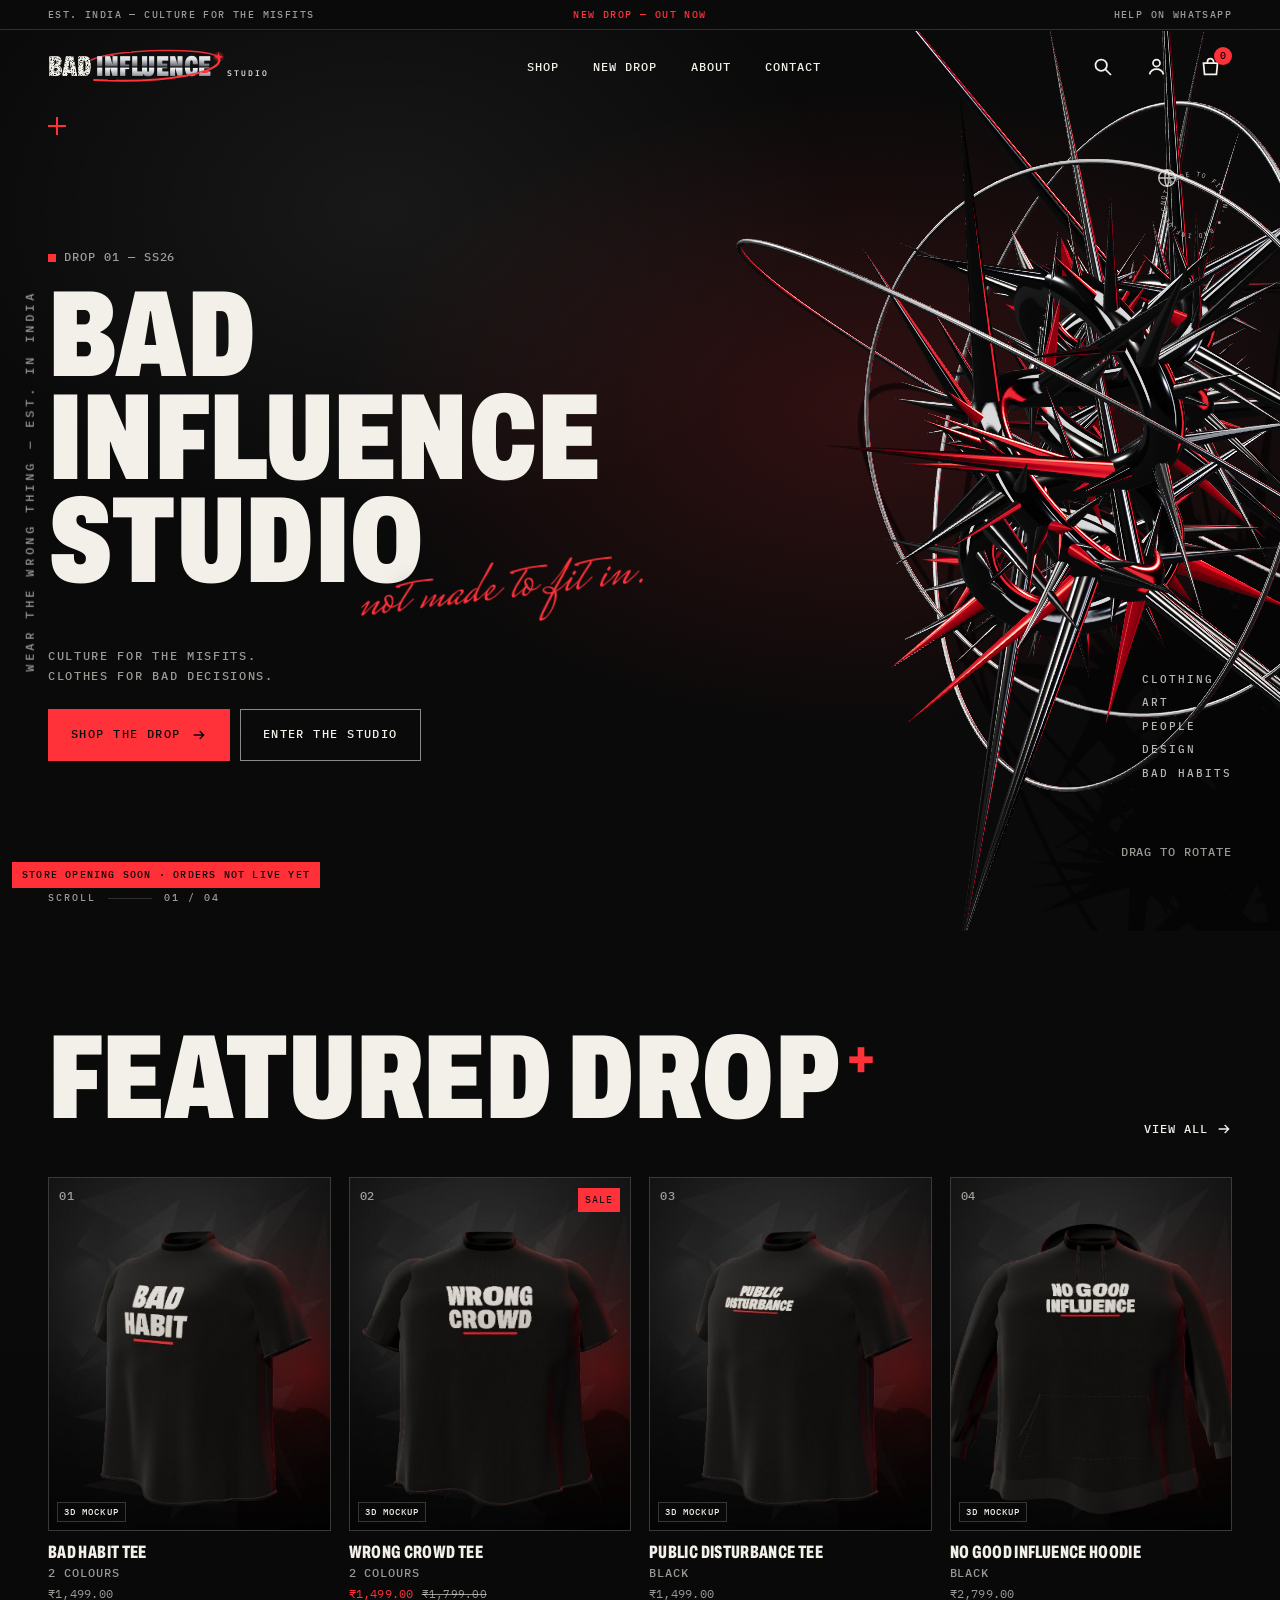
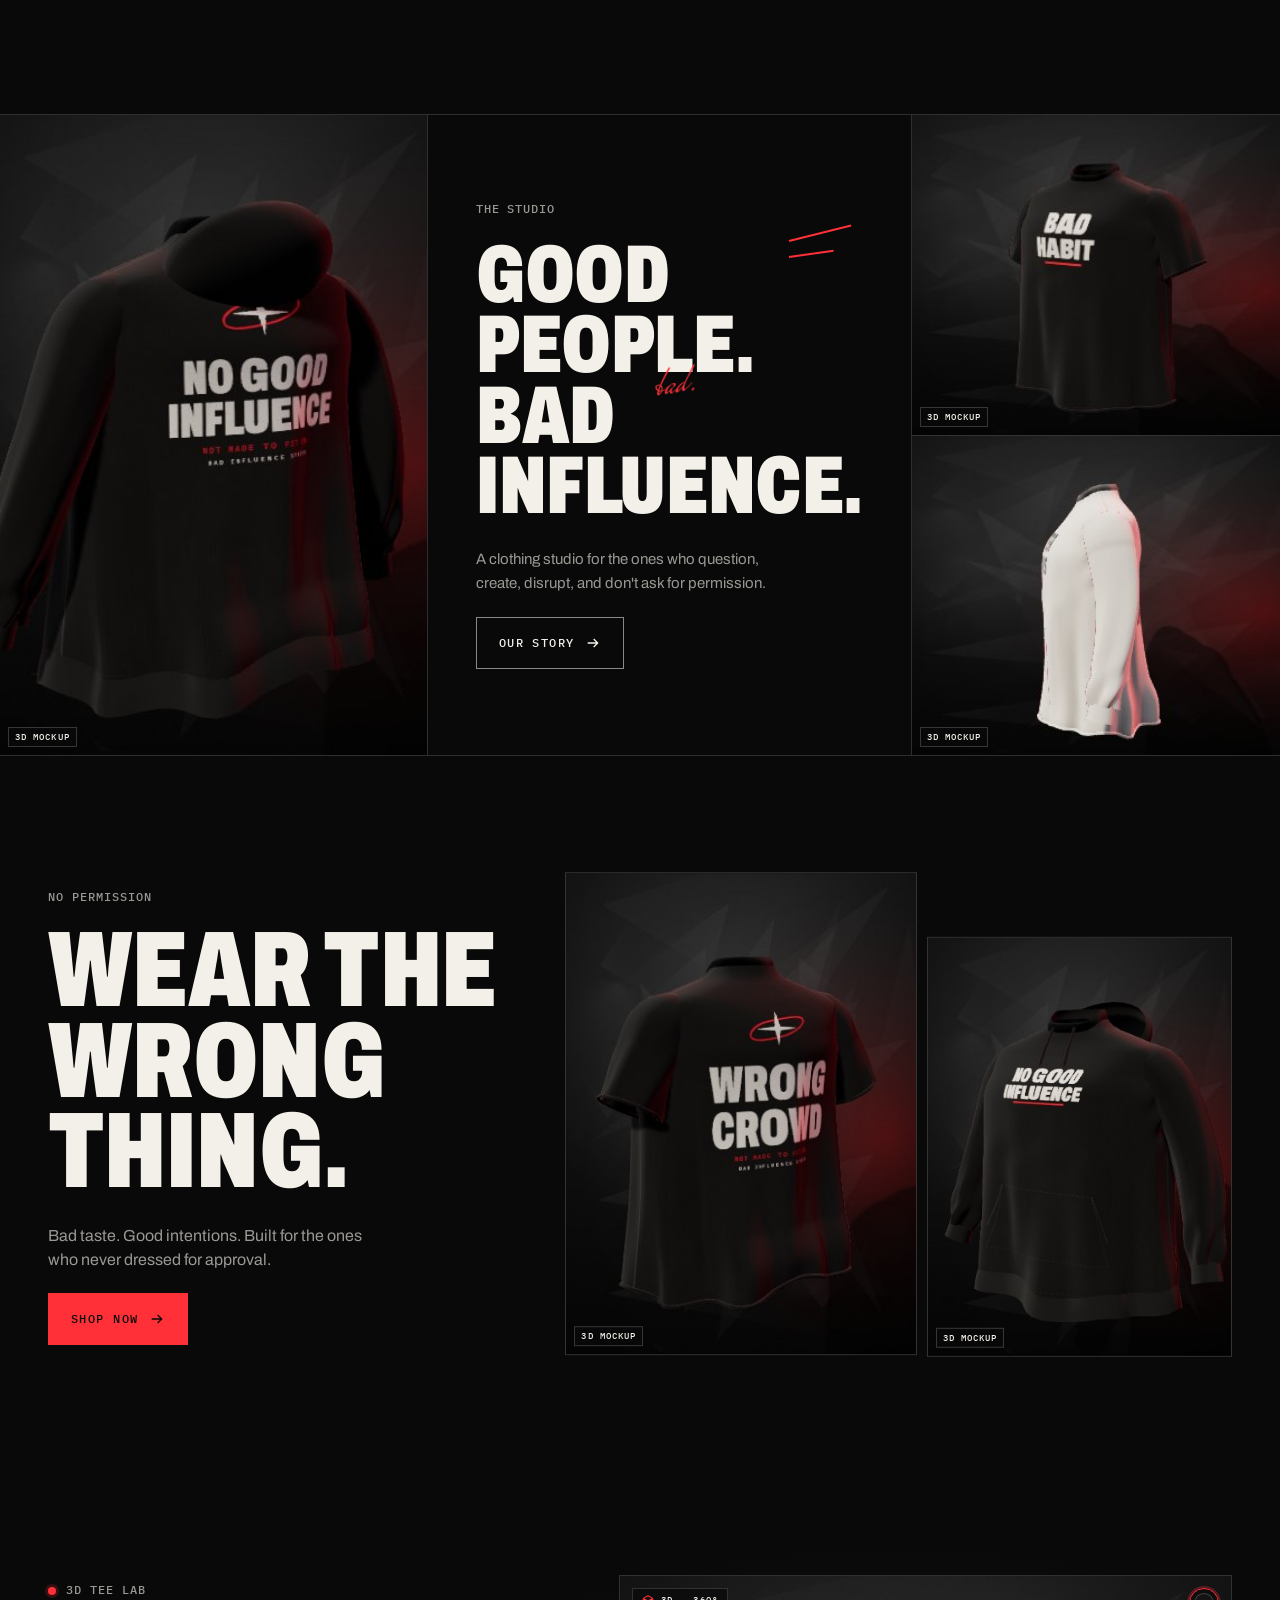
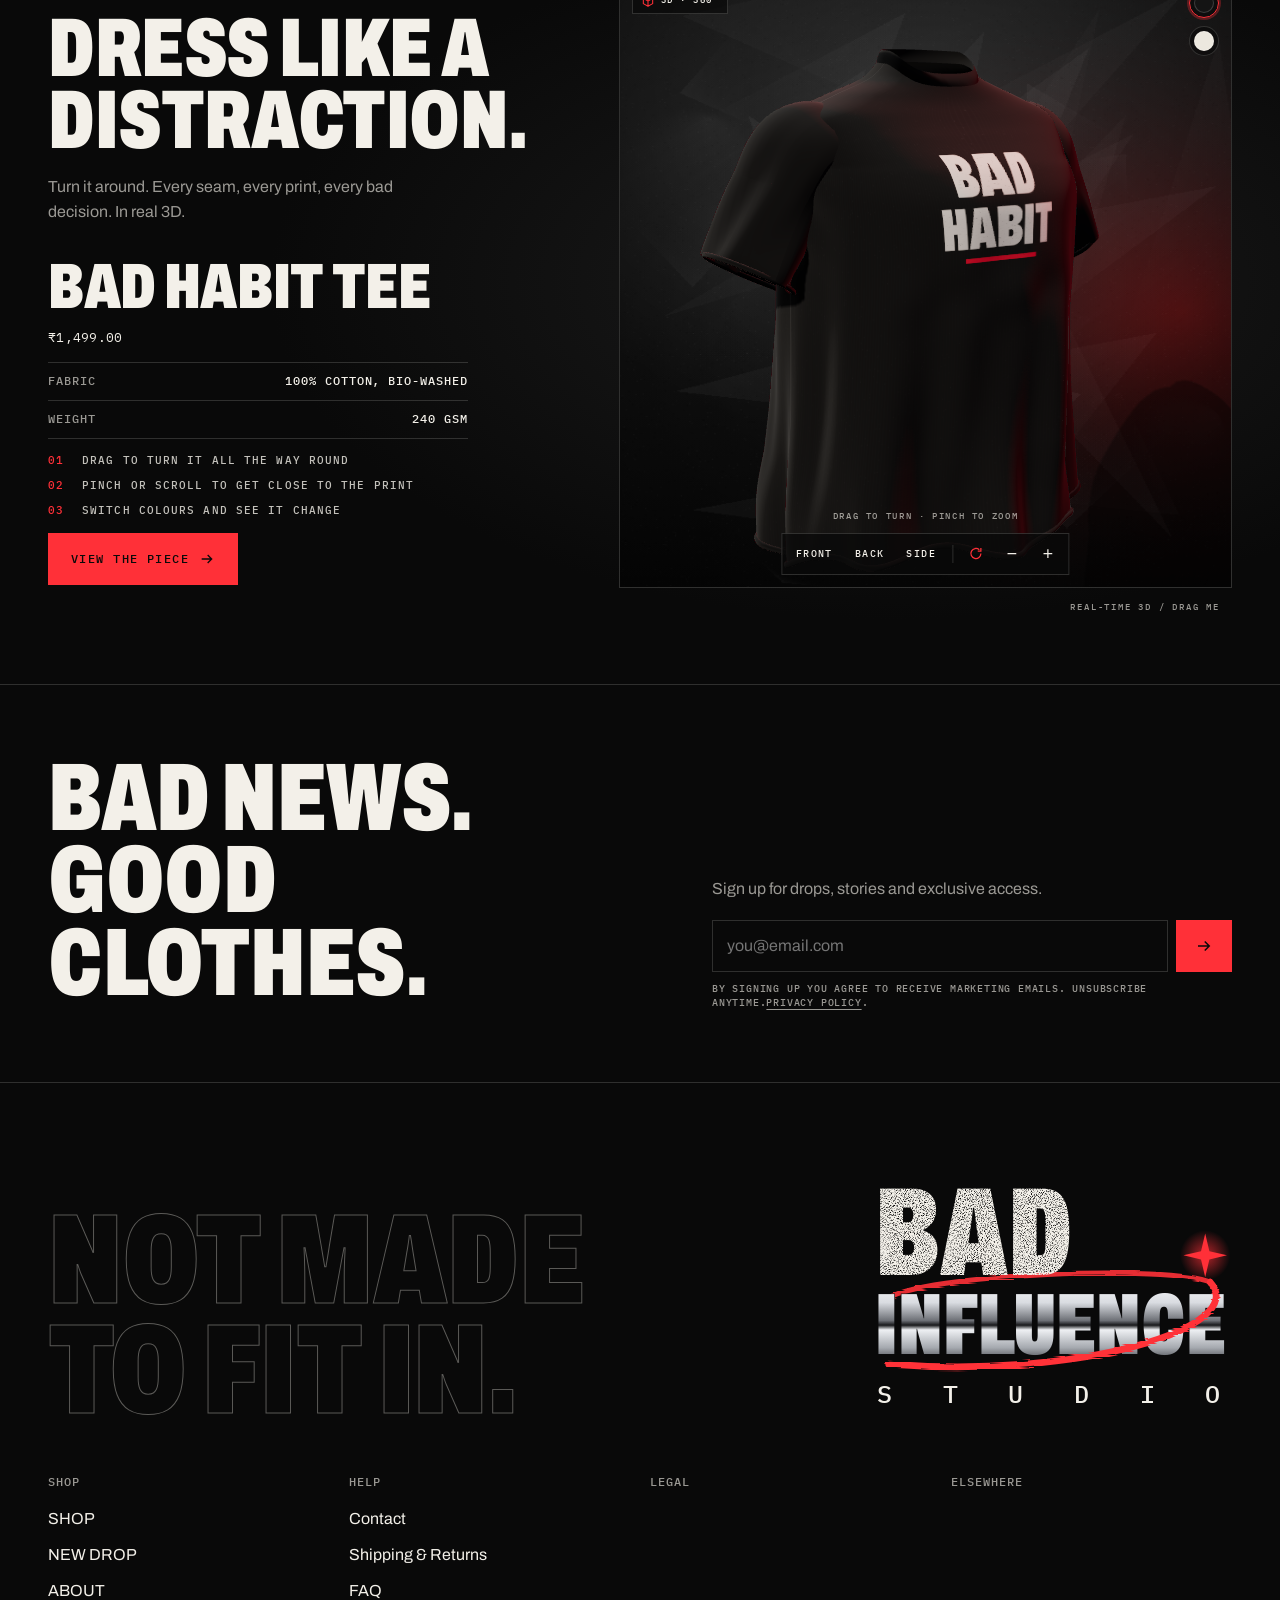
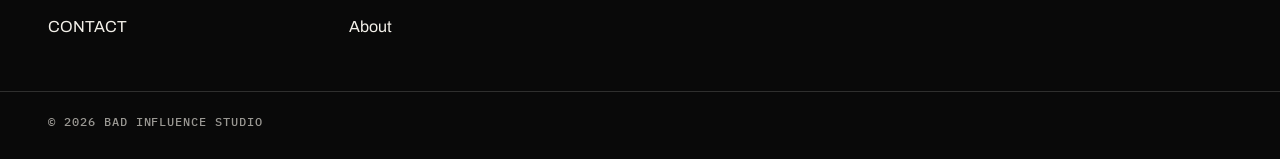
==== index.html @ 1f493b87 "Move site files to repo root so Vercel serves index.html The site was uploaded inside bad-influence-" ====
<!doctype html>
<html class="no-js" lang="en">
  <head>
    <meta charset="utf-8">
    <meta http-equiv="X-UA-Compatible" content="IE=edge">
    <meta name="viewport" content="width=device-width,initial-scale=1,viewport-fit=cover">
    <meta name="theme-color" content="#090909">
    <link rel="canonical" href="/"><link rel="icon" type="image/svg+xml" href="./assets/favicon.svg"><link rel="preconnect" href="https://fonts.googleapis.com">
    <link rel="preconnect" href="https://fonts.gstatic.com" crossorigin>
    <link rel="stylesheet" href="https://fonts.googleapis.com/css2?family=Archivo:wdth,wght@62..125,300..900&family=IBM+Plex+Mono:wght@400;500&family=Mrs+Saint+Delafield&display=swap"><title>BAD INFLUENCE STUDIO</title><meta name="description" content=""><meta property="og:site_name" content="BAD INFLUENCE STUDIO">
<meta property="og:url" content="/">
<meta property="og:title" content="BAD INFLUENCE STUDIO">
<meta property="og:type" content="website">
<meta property="og:description" content="BAD INFLUENCE STUDIO"><meta name="twitter:card" content="summary_large_image">
<meta name="twitter:title" content="BAD INFLUENCE STUDIO">
<meta name="twitter:description" content="BAD INFLUENCE STUDIO">


    <link rel="stylesheet" href="./assets/theme.css">
    <style>
  :root {
    --ink: #090909;
    --paper: #F3F0E9;
    --concrete: #777777;
    --acid: #FF3038;
    --chrome: #C9CBCF;
    --ink-rgb: 9, 9, 9;
    --paper-rgb: 243, 240, 233;
    --acid-rgb: 255, 48, 56;
    --whatsapp-offset: 0px;
    --logo-w: 220px;
  }
</style>


    <script>
      document.documentElement.classList.replace('no-js', 'js');
      window.BIS = {
        routes: {
          root: "/",
          cart: "cart.html",
          cartAdd: "/cart/add",
          cartChange: "/cart/change",
          cartUpdate: "/cart/update",
          recommendations: "/recommendations/products"
        },
        moneyFormat: "₹{{amount}}",
        strings: {
          addToCart: "Add to cart",
          soldOut: "Sold out",
          unavailable: "Unavailable",
          adding: "Adding…",
          added: "Added",
          cartError: "Couldn't update your bag. Please try again."
        }
      };
    </script><script type="importmap">
      {
        "imports": {
          "three": "./assets/three.module.min.js",
          "three-bgu": "./assets/three-bgu.js",
          "three-gltf": "./assets/three-gltf-loader.js",
          "bis-3d": "./assets/bis-3d.js"
        }
      }
    </script>
    <script src="./assets/global.js" defer></script>
    <script type="module" src="./assets/bis-mockups.js"></script>

    
  <meta name="robots" content="noindex"><script src="assets/preview-shim.js"></script></head>

  <body class="template-index scheme-ink">
    <a class="skip-link" href="#MainContent">Skip to content</a>
    <div class="grain" aria-hidden="true"></div>

    <div id="shopify-section-template--announcement" class="shopify-section section-announce"><div class="announce mono" data-announce data-interval="4000"><p class="announce__side announce__side--left">EST. INDIA — CULTURE FOR THE MISFITS</p><ul class="announce__list" role="list" aria-label="Store announcements">
      <li class="announce__item is-active" ><span>INDEPENDENTLY BAD.</span></li><li class="announce__item" ><a href="/collections/all">NEW DROP — OUT NOW</a></li>
    </ul><p class="announce__side announce__side--right">HELP ON WHATSAPP</p></div>
</div><div id="shopify-section-template--header" class="shopify-section section-header"><header class="header header--overlay" data-header>
  <div class="header__inner">
    <button type="button" class="header__menu-btn mono" aria-controls="MenuDrawer" aria-expanded="false" data-menu-open>
      <svg class="icon" viewBox="0 0 24 24" aria-hidden="true" focusable="false"><path d="M3 7h18M3 12h12M3 17h18" stroke="currentColor" stroke-width="2"/></svg><span class="visually-hidden">Menu</span>
    </button>

    <a href="/" class="header__logo">
      <svg class="logo logo--svg logo--horizontal" viewBox="0 0 610 96" role="img" aria-label="BAD INFLUENCE STUDIO">
      <title>BAD INFLUENCE STUDIO</title>
      <defs>
      <linearGradient id="lgChrome-hdr" x1="0" y1="0" x2="0" y2="1">
        <stop offset="0" stop-color="#ffffff"/><stop offset=".26" stop-color="#d9dce1"/><stop offset=".45" stop-color="#6e7177"/>
        <stop offset=".5" stop-color="#17181a"/><stop offset=".55" stop-color="#eef0f3"/><stop offset=".74" stop-color="#a5a9af"/>
        <stop offset=".9" stop-color="#3b3d41"/><stop offset="1" stop-color="#dfe2e6"/>
      </linearGradient>
      <filter id="lgRough-hdr" x="-5%" y="-5%" width="110%" height="110%">
        <feTurbulence type="fractalNoise" baseFrequency=".85" numOctaves="2" seed="3" result="n"/>
        <feColorMatrix in="n" type="matrix" values="0 0 0 0 0  0 0 0 0 0  0 0 0 0 0  0 0 0 -3.2 2.55" result="m"/>
        <feComposite in="SourceGraphic" in2="m" operator="in"/>
      </filter>
      <filter id="lgBrush-hdr" x="-10%" y="-40%" width="120%" height="180%">
        <feTurbulence type="fractalNoise" baseFrequency=".015 .9" numOctaves="2" seed="8" result="t"/>
        <feDisplacementMap in="SourceGraphic" in2="t" scale="5"/>
      </filter>
      <radialGradient id="lgGlow-hdr"><stop offset="0" stop-color="#FF3038" stop-opacity=".7"/><stop offset="1" stop-color="#FF3038" stop-opacity="0"/></radialGradient>
    </defs>
      <path d="M120 30 C 200 -2, 440 -4, 472 22" fill="none" stroke="#FF3038" stroke-width="4.5" stroke-linecap="round" opacity=".9" filter="url(#lgBrush-hdr)"/>
      <text x="0" y="76" font-family="Archivo, 'Arial Narrow', sans-serif" font-weight="900" font-size="80" style="font-stretch:62%" textLength="122" lengthAdjust="spacingAndGlyphs" fill="#F3F0E9" filter="url(#lgRough-hdr)">BAD</text>
      <text x="134" y="76" font-family="Archivo, 'Arial Narrow', sans-serif" font-weight="900" font-size="80" style="font-stretch:62%" textLength="318" lengthAdjust="spacingAndGlyphs" fill="url(#lgChrome-hdr)" stroke="#0b0b0c" stroke-width="1.2" paint-order="stroke">INFLUENCE</text>
      <path d="M472 22 C 500 64, 330 96, 128 86" fill="none" stroke="#FF3038" stroke-width="6" stroke-linecap="round" filter="url(#lgBrush-hdr)"/>
      <circle cx="473" cy="22" r="17" fill="url(#lgGlow-hdr)"/>
      <path d="M473 8 L476 19 L487 22 L476 25 L473 36 L470 25 L459 22 L470 19 Z" fill="#FF3038"/>
      <text x="496" y="76" font-family="'IBM Plex Mono', ui-monospace, monospace" font-weight="500" font-size="21" textLength="112" lengthAdjust="spacing" fill="#F3F0E9">STUDIO</text>
    </svg>
    </a>

    <nav class="header__nav" aria-label="Primary">
      <ul role="list"><li><a href="/collections/all" class="header__link mono">SHOP</a></li><li><a href="/collections/new-drop" class="header__link mono">NEW DROP</a></li><li><a href="/pages/about" class="header__link mono">ABOUT</a></li><li><a href="/pages/contact" class="header__link mono">CONTACT</a></li></ul>
    </nav>

    <div class="header__actions">
      <button type="button" class="header__action mono" aria-controls="SearchDialog" data-search-open>
        <svg class="icon" viewBox="0 0 24 24" aria-hidden="true" focusable="false"><circle cx="10.5" cy="10.5" r="6.5" fill="none" stroke="currentColor" stroke-width="2"/><path d="M15.5 15.5 21 21" stroke="currentColor" stroke-width="2" stroke-linecap="square"/></svg><span class="visually-hidden">Search</span>
      </button><a href="/account" class="header__action mono header__action--account">
          <svg class="icon" viewBox="0 0 24 24" aria-hidden="true" focusable="false"><circle cx="12" cy="8" r="4" fill="none" stroke="currentColor" stroke-width="2"/><path d="M4 21c1.2-4 4.2-6 8-6s6.8 2 8 6" fill="none" stroke="currentColor" stroke-width="2"/></svg><span class="visually-hidden">Log in</span>
        </a><a href="cart.html" class="header__action header__bag mono" data-cart-open aria-controls="CartDrawer">
        <svg class="icon" viewBox="0 0 24 24" aria-hidden="true" focusable="false"><path d="M4 8h16l-1.2 13H5.2z" fill="none" stroke="currentColor" stroke-width="2" stroke-linejoin="miter"/><path d="M8.5 8V6.5a3.5 3.5 0 0 1 7 0V8" fill="none" stroke="currentColor" stroke-width="2"/></svg>
        <span class="header__bag-count" data-cart-count aria-hidden="true">0</span>
        <span class="visually-hidden" data-cart-count-label>Bag, 0 items</span>
      </a>
    </div>
  </div>
</header>

<dialog class="menu-drawer scheme-ink" id="MenuDrawer" aria-label="Menu" data-menu-drawer>
  <div class="menu-drawer__top">
    <svg class="logo logo--svg logo--horizontal" viewBox="0 0 610 96" role="img" aria-label="BAD INFLUENCE STUDIO">
      <title>BAD INFLUENCE STUDIO</title>
      <defs>
      <linearGradient id="lgChrome-menu" x1="0" y1="0" x2="0" y2="1">
        <stop offset="0" stop-color="#ffffff"/><stop offset=".26" stop-color="#d9dce1"/><stop offset=".45" stop-color="#6e7177"/>
        <stop offset=".5" stop-color="#17181a"/><stop offset=".55" stop-color="#eef0f3"/><stop offset=".74" stop-color="#a5a9af"/>
        <stop offset=".9" stop-color="#3b3d41"/><stop offset="1" stop-color="#dfe2e6"/>
      </linearGradient>
      <filter id="lgRough-menu" x="-5%" y="-5%" width="110%" height="110%">
        <feTurbulence type="fractalNoise" baseFrequency=".85" numOctaves="2" seed="3" result="n"/>
        <feColorMatrix in="n" type="matrix" values="0 0 0 0 0  0 0 0 0 0  0 0 0 0 0  0 0 0 -3.2 2.55" result="m"/>
        <feComposite in="SourceGraphic" in2="m" operator="in"/>
      </filter>
      <filter id="lgBrush-menu" x="-10%" y="-40%" width="120%" height="180%">
        <feTurbulence type="fractalNoise" baseFrequency=".015 .9" numOctaves="2" seed="8" result="t"/>
        <feDisplacementMap in="SourceGraphic" in2="t" scale="5"/>
      </filter>
      <radialGradient id="lgGlow-menu"><stop offset="0" stop-color="#FF3038" stop-opacity=".7"/><stop offset="1" stop-color="#FF3038" stop-opacity="0"/></radialGradient>
    </defs>
      <path d="M120 30 C 200 -2, 440 -4, 472 22" fill="none" stroke="#FF3038" stroke-width="4.5" stroke-linecap="round" opacity=".9" filter="url(#lgBrush-menu)"/>
      <text x="0" y="76" font-family="Archivo, 'Arial Narrow', sans-serif" font-weight="900" font-size="80" style="font-stretch:62%" textLength="122" lengthAdjust="spacingAndGlyphs" fill="#F3F0E9" filter="url(#lgRough-menu)">BAD</text>
      <text x="134" y="76" font-family="Archivo, 'Arial Narrow', sans-serif" font-weight="900" font-size="80" style="font-stretch:62%" textLength="318" lengthAdjust="spacingAndGlyphs" fill="url(#lgChrome-menu)" stroke="#0b0b0c" stroke-width="1.2" paint-order="stroke">INFLUENCE</text>
      <path d="M472 22 C 500 64, 330 96, 128 86" fill="none" stroke="#FF3038" stroke-width="6" stroke-linecap="round" filter="url(#lgBrush-menu)"/>
      <circle cx="473" cy="22" r="17" fill="url(#lgGlow-menu)"/>
      <path d="M473 8 L476 19 L487 22 L476 25 L473 36 L470 25 L459 22 L470 19 Z" fill="#FF3038"/>
      <text x="496" y="76" font-family="'IBM Plex Mono', ui-monospace, monospace" font-weight="500" font-size="21" textLength="112" lengthAdjust="spacing" fill="#F3F0E9">STUDIO</text>
    </svg>
    <button type="button" class="icon-btn" data-dialog-close aria-label="Close menu"><svg class="icon" viewBox="0 0 24 24" aria-hidden="true" focusable="false"><path d="m5 5 14 14M19 5 5 19" stroke="currentColor" stroke-width="2"/></svg></button>
  </div>
  <nav aria-label="Mobile">
    <ol class="menu-drawer__list" role="list"><li>
          <a href="/collections/all" class="menu-drawer__link">
            <span class="menu-drawer__num mono">01</span>SHOP
          </a></li><li>
          <a href="/collections/new-drop" class="menu-drawer__link">
            <span class="menu-drawer__num mono">02</span>NEW DROP
          </a></li><li>
          <a href="/pages/about" class="menu-drawer__link">
            <span class="menu-drawer__num mono">03</span>ABOUT
          </a></li><li>
          <a href="/pages/contact" class="menu-drawer__link">
            <span class="menu-drawer__num mono">04</span>CONTACT
          </a></li></ol>
  </nav>
  <div class="menu-drawer__foot mono"><a href="/account">Log in</a><span class="menu-drawer__tag">Not made to fit in.</span>
  </div>
</dialog>

<dialog class="search-dialog scheme-ink" id="SearchDialog" aria-label="Search" data-search-dialog>
  <form action="/search" method="get" role="search" class="search-dialog__form">
    <label for="SearchInput" class="mono">Search the studio</label>
    <div class="search-dialog__row">
      <input id="SearchInput" type="search" name="q" value="" placeholder="Tees, hoodies, bad ideas…" autocomplete="off">
      <input type="hidden" name="type" value="product">
      <button type="submit" class="btn btn--light">Search</button>
    </div>
  </form>
  <button type="button" class="icon-btn search-dialog__close" data-dialog-close aria-label="Close search"><svg class="icon" viewBox="0 0 24 24" aria-hidden="true" focusable="false"><path d="m5 5 14 14M19 5 5 19" stroke="currentColor" stroke-width="2"/></svg></button>
</dialog>


</div><div id="shopify-section-template--hero" class="shopify-section section-hero"><section class="hero scheme-ink hero--sculpture"
  id="hero-template--hero"
  data-hero
  data-3d="true"
  data-3d-mobile="true"
  data-three-src=""
  data-object="sculpture"
  data-garment="tee"
  data-mannequin="chrome"
  data-sculpture="true"
  data-print="BAD|HABIT"
  data-back-print="BAD|INFLUENCE"
  data-tagline="Not made to fit in."
  data-tee-color="#141414"
  data-print-color="#F3F0E9"
  data-accent="#FF3038"data-print-front-url="./assets/print-bad-habit-front-light.png"
  data-print-back-url="./assets/print-bad-habit-back-light.png">

  <div class="hero__stage" aria-hidden="true"><div class="hero__poster" data-hero-poster></div>
      <canvas class="hero__canvas" data-hero-canvas></canvas><span class="hero__crosshair hero__crosshair--tl"></span>
    <span class="hero__crosshair hero__crosshair--br"></span>
  </div>

  <div class="hero__content page-width"><p class="hero__kicker mono">DROP 01 — SS26</p><h1 class="hero__title display">
      <span class="hero__line hero__line--1">BAD</span>
      <span class="hero__line hero__line--2">INFLUENCE</span>
      <span class="hero__line hero__line--3">STUDIO</span><span class="hero__script script" aria-hidden="true">not made to fit in.</span></h1><p class="visually-hidden">not made to fit in.</p><div class="hero__foot"><p class="hero__sub mono">CULTURE FOR THE MISFITS.<br />
CLOTHES FOR BAD DECISIONS.</p><div class="hero__ctas"><a href="shop.html" class="btn btn--acid">SHOP THE DROP <svg class="icon icon--arrow" viewBox="0 0 24 24" aria-hidden="true" focusable="false"><path d="M4 12h15M13 6l6 6-6 6" fill="none" stroke="currentColor" stroke-width="2"/></svg></a><a href="#studio" class="btn btn--outline-light" data-smooth-scroll>ENTER THE STUDIO</a></div>
    </div>
  </div><p class="hero__vertical mono" aria-hidden="true">WEAR THE WRONG THING — EST. IN INDIA</p><ul class="hero__side mono" role="list" aria-label="What we make"><li>CLOTHING</li><li>ART</li><li>PEOPLE</li><li>DESIGN</li><li>BAD HABITS</li></ul><div class="hero__badge" aria-hidden="true">
      <svg viewBox="0 0 100 100"><defs><path id="HeroBadge-template--hero" d="M50 50 m-38 0 a38 38 0 1 1 76 0 a38 38 0 1 1 -76 0"/></defs>
        <text><textPath href="#HeroBadge-template--hero">NOT MADE TO FIT IN. ✦ BAD INFLUENCE STUDIO ✦</textPath></text>
      </svg>
      <svg class="icon" viewBox="0 0 24 24" aria-hidden="true" focusable="false"><circle cx="12" cy="12" r="9" fill="none" stroke="currentColor" stroke-width="1.5"/><path d="M3 12h18M12 3c3 3.2 3 14.8 0 18M12 3c-3 3.2-3 14.8 0 18" fill="none" stroke="currentColor" stroke-width="1.5"/></svg>
    </div><a class="hero__scroll mono" href="#featured-drop" data-hero-scroll aria-label="Scroll to the featured drop">
      <span>SCROLL</span><span class="hero__scroll-line" aria-hidden="true"></span><span class="hero__scroll-count">01 / 04</span>
    </a><p class="hero__hint mono" aria-hidden="true" data-hero-hint>Drag to rotate</p></section><script type="module" src="./assets/hero-3d.js"></script>
</div><div id="shopify-section-template--drop" class="shopify-section section-drop"><section id="featured-drop" class="drop drop--grid scheme-ink" aria-labelledby="DropTitle-template--drop">
  <div class="page-width">
    <header class="drop__head"><h2 id="DropTitle-template--drop" class="drop__title display" data-reveal>FEATURED DROP</h2>
      <a class="link-arrow mono drop__all" href="shop.html">View all <svg class="icon icon--arrow" viewBox="0 0 24 24" aria-hidden="true" focusable="false"><path d="M4 12h15M13 6l6 6-6 6" fill="none" stroke="currentColor" stroke-width="2"/></svg></a>
    </header>

    <ul class="drop__grid" role="list" data-drag-scroll><li class="drop__item drop__item--1" data-reveal>
          <article class="card" data-product-card>
  <div class="card__visual">
    <a class="card__media" href="/products/bad-habit-tee" tabindex="-1" aria-hidden="true"><img class="mock3d card__img card__img--primary" data-mock3d="{&quot;type&quot;:&quot;Oversized Tee&quot;,&quot;title&quot;:&quot;BAD HABIT TEE&quot;,&quot;color&quot;:&quot;Black&quot;,&quot;print&quot;:&quot;BAD|HABIT&quot;,&quot;back&quot;:&quot;&quot;,&quot;view&quot;:&quot;front34&quot;,&quot;mannequin&quot;:&quot;none&quot;,&quot;seed&quot;:21,&quot;printFront&quot;:&quot;./assets/print-bad-habit-front-light.png&quot;,&quot;printBack&quot;:&quot;./assets/print-bad-habit-back-light.png&quot;,&quot;printFrontAlt&quot;:&quot;./assets/print-bad-habit-front-dark.png&quot;,&quot;printBackAlt&quot;:&quot;./assets/print-bad-habit-back-dark.png&quot;}" src="[data-uri]" alt="BAD HABIT TEE — 3D mockup, front34 view" width="800" height="1000" loading="lazy"><span class="mock-tag mono" aria-hidden="true">3D mockup</span>
        <img class="mock3d card__img card__img--alt" data-mock3d="{&quot;type&quot;:&quot;Oversized Tee&quot;,&quot;title&quot;:&quot;BAD HABIT TEE&quot;,&quot;color&quot;:&quot;Black&quot;,&quot;print&quot;:&quot;BAD|HABIT&quot;,&quot;back&quot;:&quot;&quot;,&quot;view&quot;:&quot;back34&quot;,&quot;mannequin&quot;:&quot;none&quot;,&quot;seed&quot;:21,&quot;printFront&quot;:&quot;./assets/print-bad-habit-front-light.png&quot;,&quot;printBack&quot;:&quot;./assets/print-bad-habit-back-light.png&quot;,&quot;printFrontAlt&quot;:&quot;./assets/print-bad-habit-front-dark.png&quot;,&quot;printBackAlt&quot;:&quot;./assets/print-bad-habit-back-dark.png&quot;}" src="[data-uri]" alt="BAD HABIT TEE — 3D mockup, back34 view" width="800" height="1000" loading="lazy"><span class="card__index mono" aria-hidden="true">01</span></a><button type="button" class="card__plus" aria-expanded="false" aria-controls="Quick-template--drop-7000" data-quick-toggle>
        <svg class="icon" viewBox="0 0 24 24" aria-hidden="true" focusable="false"><path d="M12 5v14M5 12h14" stroke="currentColor" stroke-width="2"/></svg><span class="visually-hidden">Quick add BAD HABIT TEE</span>
      </button>
      <div class="card__quick" id="Quick-template--drop-7000"><form action="/cart/add" method="post" class="quick-add quick-add--select" data-quick-add>
            <label class="visually-hidden" for="QuickAdd-template--drop-7000">Choose option for BAD HABIT TEE</label>
            <select id="QuickAdd-template--drop-7000" name="id" class="select select--sm"><option value="1001" selected>Black / XS</option><option value="1002">Black / S</option><option value="1003">Black / M</option><option value="1004">Black / L</option><option value="1005">Black / XL</option><option value="1006">Black / XXL</option><option value="1007">Off-White / XS</option><option value="1008">Off-White / S</option><option value="1009">Off-White / M</option><option value="1010">Off-White / L</option><option value="1011">Off-White / XL</option><option value="1012" disabled>Off-White / XXL — sold out</option></select>
            <input type="hidden" name="quantity" value="1">
            <button type="submit" class="btn btn--ghost btn--sm" aria-label="Add BAD HABIT TEE to bag"><svg class="icon" viewBox="0 0 24 24" aria-hidden="true" focusable="false"><path d="M12 5v14M5 12h14" stroke="currentColor" stroke-width="2"/></svg><span>Add</span></button>
          </form></div></div>

  <div class="card__info">
    <h3 class="card__title"><a href="/products/bad-habit-tee" class="card__link">BAD HABIT TEE</a></h3>
    <div class="card__meta mono"><span>2 colours</span></div>
    <div class="price" data-price>
  <span class="visually-hidden">Price</span>
  <span class="price__current" data-price-current>₹1,499.00</span><s class="price__compare" data-price-compare hidden></s></div>
  </div>
</article>

        </li><li class="drop__item drop__item--2" data-reveal>
          <article class="card" data-product-card>
  <div class="card__visual">
    <a class="card__media" href="/products/wrong-crowd-tee" tabindex="-1" aria-hidden="true"><img class="mock3d card__img card__img--primary" data-mock3d="{&quot;type&quot;:&quot;Oversized Tee&quot;,&quot;title&quot;:&quot;WRONG CROWD TEE&quot;,&quot;color&quot;:&quot;Black&quot;,&quot;print&quot;:&quot;WRONG|CROWD&quot;,&quot;back&quot;:&quot;&quot;,&quot;view&quot;:&quot;front&quot;,&quot;mannequin&quot;:&quot;none&quot;,&quot;seed&quot;:22,&quot;printFront&quot;:&quot;./assets/print-wrong-crowd-front-light.png&quot;,&quot;printBack&quot;:&quot;./assets/print-wrong-crowd-back-light.png&quot;,&quot;printFrontAlt&quot;:&quot;./assets/print-wrong-crowd-front-dark.png&quot;,&quot;printBackAlt&quot;:&quot;./assets/print-wrong-crowd-back-dark.png&quot;}" src="[data-uri]" alt="WRONG CROWD TEE — 3D mockup, front view" width="800" height="1000" loading="lazy"><span class="mock-tag mono" aria-hidden="true">3D mockup</span>
        <img class="mock3d card__img card__img--alt" data-mock3d="{&quot;type&quot;:&quot;Oversized Tee&quot;,&quot;title&quot;:&quot;WRONG CROWD TEE&quot;,&quot;color&quot;:&quot;Black&quot;,&quot;print&quot;:&quot;WRONG|CROWD&quot;,&quot;back&quot;:&quot;&quot;,&quot;view&quot;:&quot;back34&quot;,&quot;mannequin&quot;:&quot;none&quot;,&quot;seed&quot;:22,&quot;printFront&quot;:&quot;./assets/print-wrong-crowd-front-light.png&quot;,&quot;printBack&quot;:&quot;./assets/print-wrong-crowd-back-light.png&quot;,&quot;printFrontAlt&quot;:&quot;./assets/print-wrong-crowd-front-dark.png&quot;,&quot;printBackAlt&quot;:&quot;./assets/print-wrong-crowd-back-dark.png&quot;}" src="[data-uri]" alt="WRONG CROWD TEE — 3D mockup, back34 view" width="800" height="1000" loading="lazy"><span class="card__index mono" aria-hidden="true">02</span><span class="badge badge--sale">Sale</span></a><button type="button" class="card__plus" aria-expanded="false" aria-controls="Quick-template--drop-7001" data-quick-toggle>
        <svg class="icon" viewBox="0 0 24 24" aria-hidden="true" focusable="false"><path d="M12 5v14M5 12h14" stroke="currentColor" stroke-width="2"/></svg><span class="visually-hidden">Quick add WRONG CROWD TEE</span>
      </button>
      <div class="card__quick" id="Quick-template--drop-7001"><form action="/cart/add" method="post" class="quick-add quick-add--select" data-quick-add>
            <label class="visually-hidden" for="QuickAdd-template--drop-7001">Choose option for WRONG CROWD TEE</label>
            <select id="QuickAdd-template--drop-7001" name="id" class="select select--sm"><option value="2001" selected>Black / XS</option><option value="2002">Black / S</option><option value="2003">Black / M</option><option value="2004">Black / L</option><option value="2005">Black / XL</option><option value="2006">Black / XXL</option><option value="2007">Off-White / XS</option><option value="2008">Off-White / S</option><option value="2009">Off-White / M</option><option value="2010">Off-White / L</option><option value="2011">Off-White / XL</option><option value="2012" disabled>Off-White / XXL — sold out</option></select>
            <input type="hidden" name="quantity" value="1">
            <button type="submit" class="btn btn--ghost btn--sm" aria-label="Add WRONG CROWD TEE to bag"><svg class="icon" viewBox="0 0 24 24" aria-hidden="true" focusable="false"><path d="M12 5v14M5 12h14" stroke="currentColor" stroke-width="2"/></svg><span>Add</span></button>
          </form></div></div>

  <div class="card__info">
    <h3 class="card__title"><a href="/products/wrong-crowd-tee" class="card__link">WRONG CROWD TEE</a></h3>
    <div class="card__meta mono"><span>2 colours</span></div>
    <div class="price price--sale" data-price>
  <span class="visually-hidden">Sale price</span>
  <span class="price__current" data-price-current>₹1,499.00</span><span class="visually-hidden">Regular price</span>
    <s class="price__compare" data-price-compare>₹1,799.00</s></div>
  </div>
</article>

        </li><li class="drop__item drop__item--3" data-reveal>
          <article class="card" data-product-card>
  <div class="card__visual">
    <a class="card__media" href="/products/public-disturbance-tee" tabindex="-1" aria-hidden="true"><img class="mock3d card__img card__img--primary" data-mock3d="{&quot;type&quot;:&quot;Oversized Tee&quot;,&quot;title&quot;:&quot;PUBLIC DISTURBANCE TEE&quot;,&quot;color&quot;:&quot;Black&quot;,&quot;print&quot;:&quot;PUBLIC|DISTURBANCE&quot;,&quot;back&quot;:&quot;&quot;,&quot;view&quot;:&quot;front34&quot;,&quot;mannequin&quot;:&quot;none&quot;,&quot;seed&quot;:23,&quot;printFront&quot;:&quot;./assets/print-public-disturbance-front-light.png&quot;,&quot;printBack&quot;:&quot;./assets/print-public-disturbance-back-light.png&quot;,&quot;printFrontAlt&quot;:&quot;./assets/print-public-disturbance-front-dark.png&quot;,&quot;printBackAlt&quot;:&quot;./assets/print-public-disturbance-back-dark.png&quot;}" src="[data-uri]" alt="PUBLIC DISTURBANCE TEE — 3D mockup, front34 view" width="800" height="1000" loading="lazy"><span class="mock-tag mono" aria-hidden="true">3D mockup</span>
        <img class="mock3d card__img card__img--alt" data-mock3d="{&quot;type&quot;:&quot;Oversized Tee&quot;,&quot;title&quot;:&quot;PUBLIC DISTURBANCE TEE&quot;,&quot;color&quot;:&quot;Black&quot;,&quot;print&quot;:&quot;PUBLIC|DISTURBANCE&quot;,&quot;back&quot;:&quot;&quot;,&quot;view&quot;:&quot;back34&quot;,&quot;mannequin&quot;:&quot;none&quot;,&quot;seed&quot;:23,&quot;printFront&quot;:&quot;./assets/print-public-disturbance-front-light.png&quot;,&quot;printBack&quot;:&quot;./assets/print-public-disturbance-back-light.png&quot;,&quot;printFrontAlt&quot;:&quot;./assets/print-public-disturbance-front-dark.png&quot;,&quot;printBackAlt&quot;:&quot;./assets/print-public-disturbance-back-dark.png&quot;}" src="[data-uri]" alt="PUBLIC DISTURBANCE TEE — 3D mockup, back34 view" width="800" height="1000" loading="lazy"><span class="card__index mono" aria-hidden="true">03</span></a><button type="button" class="card__plus" aria-expanded="false" aria-controls="Quick-template--drop-7002" data-quick-toggle>
        <svg class="icon" viewBox="0 0 24 24" aria-hidden="true" focusable="false"><path d="M12 5v14M5 12h14" stroke="currentColor" stroke-width="2"/></svg><span class="visually-hidden">Quick add PUBLIC DISTURBANCE TEE</span>
      </button>
      <div class="card__quick" id="Quick-template--drop-7002"><form action="/cart/add" method="post" class="quick-add quick-add--select" data-quick-add>
            <label class="visually-hidden" for="QuickAdd-template--drop-7002">Choose option for PUBLIC DISTURBANCE TEE</label>
            <select id="QuickAdd-template--drop-7002" name="id" class="select select--sm"><option value="3001" selected>Black / XS</option><option value="3002">Black / S</option><option value="3003">Black / M</option><option value="3004">Black / L</option><option value="3005">Black / XL</option><option value="3006">Black / XXL</option></select>
            <input type="hidden" name="quantity" value="1">
            <button type="submit" class="btn btn--ghost btn--sm" aria-label="Add PUBLIC DISTURBANCE TEE to bag"><svg class="icon" viewBox="0 0 24 24" aria-hidden="true" focusable="false"><path d="M12 5v14M5 12h14" stroke="currentColor" stroke-width="2"/></svg><span>Add</span></button>
          </form></div></div>

  <div class="card__info">
    <h3 class="card__title"><a href="/products/public-disturbance-tee" class="card__link">PUBLIC DISTURBANCE TEE</a></h3>
    <div class="card__meta mono"><span>Black</span></div>
    <div class="price" data-price>
  <span class="visually-hidden">Price</span>
  <span class="price__current" data-price-current>₹1,499.00</span><s class="price__compare" data-price-compare hidden></s></div>
  </div>
</article>

        </li><li class="drop__item drop__item--4" data-reveal>
          <article class="card" data-product-card>
  <div class="card__visual">
    <a class="card__media" href="/products/no-good-influence-hoodie" tabindex="-1" aria-hidden="true"><img class="mock3d card__img card__img--primary" data-mock3d="{&quot;type&quot;:&quot;Hoodie&quot;,&quot;title&quot;:&quot;NO GOOD INFLUENCE HOODIE&quot;,&quot;color&quot;:&quot;Black&quot;,&quot;print&quot;:&quot;NO GOOD|INFLUENCE&quot;,&quot;back&quot;:&quot;&quot;,&quot;view&quot;:&quot;front&quot;,&quot;mannequin&quot;:&quot;none&quot;,&quot;seed&quot;:24,&quot;printFront&quot;:&quot;./assets/print-no-good-influence-front-light.png&quot;,&quot;printBack&quot;:&quot;./assets/print-no-good-influence-back-light.png&quot;,&quot;printFrontAlt&quot;:&quot;./assets/print-no-good-influence-front-dark.png&quot;,&quot;printBackAlt&quot;:&quot;./assets/print-no-good-influence-back-dark.png&quot;}" src="[data-uri]" alt="NO GOOD INFLUENCE HOODIE — 3D mockup, front view" width="800" height="1000" loading="lazy"><span class="mock-tag mono" aria-hidden="true">3D mockup</span>
        <img class="mock3d card__img card__img--alt" data-mock3d="{&quot;type&quot;:&quot;Hoodie&quot;,&quot;title&quot;:&quot;NO GOOD INFLUENCE HOODIE&quot;,&quot;color&quot;:&quot;Black&quot;,&quot;print&quot;:&quot;NO GOOD|INFLUENCE&quot;,&quot;back&quot;:&quot;&quot;,&quot;view&quot;:&quot;back34&quot;,&quot;mannequin&quot;:&quot;none&quot;,&quot;seed&quot;:24,&quot;printFront&quot;:&quot;./assets/print-no-good-influence-front-light.png&quot;,&quot;printBack&quot;:&quot;./assets/print-no-good-influence-back-light.png&quot;,&quot;printFrontAlt&quot;:&quot;./assets/print-no-good-influence-front-dark.png&quot;,&quot;printBackAlt&quot;:&quot;./assets/print-no-good-influence-back-dark.png&quot;}" src="[data-uri]" alt="NO GOOD INFLUENCE HOODIE — 3D mockup, back34 view" width="800" height="1000" loading="lazy"><span class="card__index mono" aria-hidden="true">04</span></a><button type="button" class="card__plus" aria-expanded="false" aria-controls="Quick-template--drop-7003" data-quick-toggle>
        <svg class="icon" viewBox="0 0 24 24" aria-hidden="true" focusable="false"><path d="M12 5v14M5 12h14" stroke="currentColor" stroke-width="2"/></svg><span class="visually-hidden">Quick add NO GOOD INFLUENCE HOODIE</span>
      </button>
      <div class="card__quick" id="Quick-template--drop-7003"><form action="/cart/add" method="post" class="quick-add quick-add--select" data-quick-add>
            <label class="visually-hidden" for="QuickAdd-template--drop-7003">Choose option for NO GOOD INFLUENCE HOODIE</label>
            <select id="QuickAdd-template--drop-7003" name="id" class="select select--sm"><option value="4001" selected>Black / XS</option><option value="4002">Black / S</option><option value="4003">Black / M</option><option value="4004">Black / L</option><option value="4005">Black / XL</option><option value="4006">Black / XXL</option></select>
            <input type="hidden" name="quantity" value="1">
            <button type="submit" class="btn btn--ghost btn--sm" aria-label="Add NO GOOD INFLUENCE HOODIE to bag"><svg class="icon" viewBox="0 0 24 24" aria-hidden="true" focusable="false"><path d="M12 5v14M5 12h14" stroke="currentColor" stroke-width="2"/></svg><span>Add</span></button>
          </form></div></div>

  <div class="card__info">
    <h3 class="card__title"><a href="/products/no-good-influence-hoodie" class="card__link">NO GOOD INFLUENCE HOODIE</a></h3>
    <div class="card__meta mono"><span>Black</span></div>
    <div class="price" data-price>
  <span class="visually-hidden">Price</span>
  <span class="price__current" data-price-current>₹2,799.00</span><s class="price__compare" data-price-compare hidden></s></div>
  </div>
</article>

        </li></ul>
  </div>
</section>


</div><div id="shopify-section-template--statement" class="shopify-section section-statement"><section class="story scheme-ink" data-statement aria-labelledby="Story-template--statement">
  <div class="story__grid">
    <figure class="story__img story__img--main mock-host"><img class="mock3d " data-mock3d="{&quot;type&quot;:&quot;hoodie&quot;,&quot;title&quot;:&quot;NO GOOD INFLUENCE HOODIE&quot;,&quot;color&quot;:&quot;Black&quot;,&quot;print&quot;:&quot;NO GOOD|INFLUENCE&quot;,&quot;back&quot;:&quot;&quot;,&quot;view&quot;:&quot;back34&quot;,&quot;mannequin&quot;:&quot;none&quot;,&quot;seed&quot;:21,&quot;printFront&quot;:&quot;./assets/print-no-good-influence-front-light.png&quot;,&quot;printBack&quot;:&quot;./assets/print-no-good-influence-back-light.png&quot;,&quot;printFrontAlt&quot;:&quot;./assets/print-no-good-influence-front-dark.png&quot;,&quot;printBackAlt&quot;:&quot;./assets/print-no-good-influence-back-dark.png&quot;}" src="[data-uri]" alt="Campaign image placeholder: hoodie — 3D mockup, back34 view" width="900" height="1200" loading="lazy"><span class="mock-tag mono" aria-hidden="true">3D mockup</span></figure>

    <div class="story__panel">
      <p class="mono story__label">THE STUDIO</p>
      <h2 id="Story-template--statement" class="story__title display">
        <span class="statement__line">GOOD PEOPLE.</span>
        <span class="statement__line statement__line--2">BAD INFLUENCE.</span><span class="story__script script" aria-hidden="true">bad.</span></h2>
      <span class="story__marks" aria-hidden="true"></span>
      <div class="story__body rte" data-reveal><p>A clothing studio for the ones who question, create, disrupt, and don't ask for permission.</p></div><a class="btn btn--outline-light" href="/pages/about">OUR STORY <svg class="icon icon--arrow" viewBox="0 0 24 24" aria-hidden="true" focusable="false"><path d="M4 12h15M13 6l6 6-6 6" fill="none" stroke="currentColor" stroke-width="2"/></svg></a></div>

    <div class="story__stack">
      <figure class="story__img mock-host"><img class="mock3d " data-mock3d="{&quot;type&quot;:&quot;tee&quot;,&quot;title&quot;:&quot;BAD HABIT TEE&quot;,&quot;color&quot;:&quot;Black&quot;,&quot;print&quot;:&quot;BAD|HABIT&quot;,&quot;back&quot;:&quot;&quot;,&quot;view&quot;:&quot;front34&quot;,&quot;mannequin&quot;:&quot;none&quot;,&quot;seed&quot;:3,&quot;printFront&quot;:&quot;./assets/print-bad-habit-front-light.png&quot;,&quot;printBack&quot;:&quot;./assets/print-bad-habit-back-light.png&quot;,&quot;printFrontAlt&quot;:&quot;./assets/print-bad-habit-front-dark.png&quot;,&quot;printBackAlt&quot;:&quot;./assets/print-bad-habit-back-dark.png&quot;}" src="[data-uri]" alt="Placeholder: black tee — 3D mockup, front34 view" width="900" height="700" loading="lazy"><span class="mock-tag mono" aria-hidden="true">3D mockup</span></figure>
      <figure class="story__img mock-host"><img class="mock3d " data-mock3d="{&quot;type&quot;:&quot;longsleeve&quot;,&quot;title&quot;:&quot;AFTER HOURS LONG SLEEVE&quot;,&quot;color&quot;:&quot;Off-White&quot;,&quot;print&quot;:&quot;AFTER|HOURS&quot;,&quot;back&quot;:&quot;&quot;,&quot;view&quot;:&quot;side&quot;,&quot;mannequin&quot;:&quot;none&quot;,&quot;seed&quot;:9,&quot;printFront&quot;:&quot;./assets/print-after-hours-front-light.png&quot;,&quot;printBack&quot;:&quot;./assets/print-after-hours-back-light.png&quot;,&quot;printFrontAlt&quot;:&quot;./assets/print-after-hours-front-dark.png&quot;,&quot;printBackAlt&quot;:&quot;./assets/print-after-hours-back-dark.png&quot;}" src="[data-uri]" alt="Placeholder: long sleeve, side view — 3D mockup, side view" width="900" height="700" loading="lazy"><span class="mock-tag mono" aria-hidden="true">3D mockup</span></figure>
    </div>
  </div>
</section>


</div><div id="shopify-section-template--campaign" class="shopify-section section-campaign"><section class="camp scheme-ink" aria-labelledby="Campaign-template--campaign">
  <div class="camp__grid page-width">
    <div class="camp__copy"><p class="mono camp__label">NO PERMISSION</p><h2 id="Campaign-template--campaign" class="camp__title display" data-reveal>WEAR THE<br />
WRONG THING.</h2><div class="camp__body rte"><p>Bad taste. Good intentions. Built for the ones who never dressed for approval.</p></div><a class="btn btn--acid" href="/collections/all">SHOP NOW <svg class="icon icon--arrow" viewBox="0 0 24 24" aria-hidden="true" focusable="false"><path d="M4 12h15M13 6l6 6-6 6" fill="none" stroke="currentColor" stroke-width="2"/></svg></a></div>

    <div class="camp__images">
      <figure class="camp__img camp__img--a mock-host" data-parallax="0.04"><img class="mock3d " data-mock3d="{&quot;type&quot;:&quot;tee&quot;,&quot;title&quot;:&quot;WRONG CROWD TEE&quot;,&quot;color&quot;:&quot;Black&quot;,&quot;print&quot;:&quot;WRONG|CROWD&quot;,&quot;back&quot;:&quot;&quot;,&quot;view&quot;:&quot;back34&quot;,&quot;mannequin&quot;:&quot;none&quot;,&quot;seed&quot;:31,&quot;printFront&quot;:&quot;./assets/print-wrong-crowd-front-light.png&quot;,&quot;printBack&quot;:&quot;./assets/print-wrong-crowd-back-light.png&quot;,&quot;printFrontAlt&quot;:&quot;./assets/print-wrong-crowd-front-dark.png&quot;,&quot;printBackAlt&quot;:&quot;./assets/print-wrong-crowd-back-dark.png&quot;}" src="[data-uri]" alt="Campaign placeholder: black tee, seen from behind — 3D mockup, back34 view" width="800" height="1100" loading="lazy"><span class="mock-tag mono" aria-hidden="true">3D mockup</span></figure>
      <figure class="camp__img camp__img--b mock-host" data-parallax="-0.06"><img class="mock3d " data-mock3d="{&quot;type&quot;:&quot;hoodie&quot;,&quot;title&quot;:&quot;NO GOOD INFLUENCE HOODIE&quot;,&quot;color&quot;:&quot;Black&quot;,&quot;print&quot;:&quot;NO GOOD|INFLUENCE&quot;,&quot;back&quot;:&quot;&quot;,&quot;view&quot;:&quot;front34&quot;,&quot;mannequin&quot;:&quot;none&quot;,&quot;seed&quot;:32,&quot;printFront&quot;:&quot;./assets/print-no-good-influence-front-light.png&quot;,&quot;printBack&quot;:&quot;./assets/print-no-good-influence-back-light.png&quot;,&quot;printFrontAlt&quot;:&quot;./assets/print-no-good-influence-front-dark.png&quot;,&quot;printBackAlt&quot;:&quot;./assets/print-no-good-influence-back-dark.png&quot;}" src="[data-uri]" alt="Campaign placeholder: black hoodie — 3D mockup, front34 view" width="800" height="1100" loading="lazy"><span class="mock-tag mono" aria-hidden="true">3D mockup</span></figure>
    </div>
  </div>
</section>


</div><div id="shopify-section-template--studio" class="shopify-section section-studio"><section id="studio" class="studio scheme-ink" aria-labelledby="Studio-template--studio">
  <div class="page-width studio__grid">
    <div class="studio__copy">
      <p class="mono studio__label"><span class="dot dot--acid"></span>3D TEE LAB</p>
      <h2 id="Studio-template--studio" class="studio__title display" data-reveal>DRESS LIKE A DISTRACTION.</h2><div class="rte studio__body"><p>Turn it around. Every seam, every print, every bad decision. In real 3D.</p></div><div class="studio__product">
          <h3 class="studio__name display">BAD HABIT TEE</h3>
          <div class="price" data-price>
  <span class="visually-hidden">Price</span>
  <span class="price__current" data-price-current>₹1,499.00</span><s class="price__compare" data-price-compare hidden></s></div><dl class="spec mono"><div><dt>Fabric</dt><dd>100% cotton, bio-washed</dd></div><div><dt>Weight</dt><dd>240 GSM</dd></div></dl><ul class="studio__how mono" role="list">
            <li><span>01</span>Drag to turn it all the way round</li>
            <li><span>02</span>Pinch or scroll to get close to the print</li>
            <li><span>03</span>Switch colours and see it change</li>
          </ul>
          <a href="/products/bad-habit-tee" class="btn btn--acid">VIEW THE PIECE <svg class="icon icon--arrow" viewBox="0 0 24 24" aria-hidden="true" focusable="false"><path d="M4 12h15M13 6l6 6-6 6" fill="none" stroke="currentColor" stroke-width="2"/></svg></a>
        </div></div>

    <div class="studio__stage studio__stage--tee3d"><bis-tee3d class="tee3d studio__tee" data-tee3d="{&quot;garment&quot;:&quot;tee&quot;,&quot;color&quot;:&quot;#141414&quot;,&quot;colors&quot;:[{&quot;name&quot;:&quot;Black&quot;,&quot;hex&quot;:&quot;#141414&quot;},{&quot;name&quot;:&quot;Off-White&quot;,&quot;hex&quot;:&quot;#ECE8DF&quot;}],&quot;print&quot;:&quot;BAD|HABIT&quot;,&quot;mannequin&quot;:&quot;none&quot;,&quot;view&quot;:&quot;front34&quot;,&quot;autoRotate&quot;:true,&quot;backdrop&quot;:true,&quot;title&quot;:&quot;BAD HABIT TEE&quot;,&quot;printFront&quot;:&quot;./assets/print-bad-habit-front-light.png&quot;,&quot;printBack&quot;:&quot;./assets/print-bad-habit-back-light.png&quot;,&quot;printFrontAlt&quot;:&quot;./assets/print-bad-habit-front-dark.png&quot;,&quot;printBackAlt&quot;:&quot;./assets/print-bad-habit-back-dark.png&quot;}">
  <div class="tee3d__poster" aria-hidden="true"></div>
  <canvas class="tee3d__canvas" role="img" aria-label="Interactive 3D view of BAD HABIT TEE. Drag or use the arrow keys to turn it, plus and minus to zoom."></canvas>
  <span class="tee3d__loading mono" aria-hidden="true"><span class="tee3d__spinner"></span>Loading 3D</span>
  <span class="tee3d__badge mono" aria-hidden="true"><svg class="icon" viewBox="0 0 24 24" aria-hidden="true" focusable="false"><path d="M12 3 4 7.5v9L12 21l8-4.5v-9z M4 7.5 12 12l8-4.5 M12 12v9" fill="none" stroke="currentColor" stroke-width="1.8" stroke-linejoin="round"/></svg>3D · 360°</span>
  <span class="tee3d__hint mono" aria-hidden="true">Drag to turn · pinch to zoom</span>
  <p class="visually-hidden" role="status" aria-live="polite" data-tee3d-status></p><div class="tee3d__controls" role="toolbar" aria-label="3D view controls">
      <button type="button" class="tee3d__btn mono" data-tee3d-action="front">Front</button>
      <button type="button" class="tee3d__btn mono" data-tee3d-action="back">Back</button>
      <button type="button" class="tee3d__btn mono" data-tee3d-action="side">Side</button>
      <span class="tee3d__sep" aria-hidden="true"></span>
      <button type="button" class="tee3d__btn tee3d__btn--icon" data-tee3d-action="spin" aria-pressed="true" aria-label="Auto-rotate"><svg class="icon" viewBox="0 0 24 24" aria-hidden="true" focusable="false"><path d="M20 12a8 8 0 1 1-2.6-5.9" fill="none" stroke="currentColor" stroke-width="2"/><path d="M20 3v5h-5" fill="none" stroke="currentColor" stroke-width="2"/></svg></button>
      <button type="button" class="tee3d__btn tee3d__btn--icon" data-tee3d-action="zoom-out" aria-label="Zoom out"><svg class="icon" viewBox="0 0 24 24" aria-hidden="true" focusable="false"><path d="M5 12h14" stroke="currentColor" stroke-width="2"/></svg></button>
      <button type="button" class="tee3d__btn tee3d__btn--icon" data-tee3d-action="zoom-in" aria-label="Zoom in"><svg class="icon" viewBox="0 0 24 24" aria-hidden="true" focusable="false"><path d="M12 5v14M5 12h14" stroke="currentColor" stroke-width="2"/></svg></button>
    </div><div class="tee3d__swatches" role="group" aria-label="Colour"><button type="button" class="tee3d__swatch" data-tee3d-color="#141414" data-color-name="Black" aria-pressed="true" title="Black">
              <span class="tee3d__dot" style="background: #141414"></span><span class="visually-hidden">Black</span>
            </button><button type="button" class="tee3d__swatch" data-tee3d-color="#ECE8DF" data-color-name="Off-White" aria-pressed="false" title="Off-White">
              <span class="tee3d__dot" style="background: #ECE8DF"></span><span class="visually-hidden">Off-White</span>
            </button></div></bis-tee3d>
<script type="module" src="./assets/tee-3d.js"></script>
<span class="studio__index mono" aria-hidden="true">REAL-TIME 3D / DRAG ME</span>
    </div>
  </div>
</section>
</div><div id="shopify-section-template--newsletter" class="shopify-section section-news"><section class="news news--compact scheme-ink" aria-labelledby="News-template--newsletter">
  <div class="page-width news__inner">
    <h2 id="News-template--newsletter" class="news__title display" data-reveal>BAD NEWS.<br />
GOOD CLOTHES.</h2>
    <div class="news__side">
      <div class="rte news__body"><p>Sign up for drops, stories and exclusive access.</p></div><form method="post" action="/contact#newsletter" id="Newsletter-template--newsletter" class="news__form"><input type="hidden" name="contact[tags]" value="newsletter">
        <input type="hidden" name="contact[accepts_marketing]" value="true"><div class="news__row">
            <label for="NewsEmail-template--newsletter" class="visually-hidden">Email address</label>
            <input id="NewsEmail-template--newsletter" type="email" name="contact[email]" required autocomplete="email" placeholder="you@email.com"
              >
            <button type="submit" class="btn btn--acid news__btn" aria-label="SIGN UP"><span class="news__btn-text">SIGN UP</span><svg class="icon icon--arrow" viewBox="0 0 24 24" aria-hidden="true" focusable="false"><path d="M4 12h15M13 6l6 6-6 6" fill="none" stroke="currentColor" stroke-width="2"/></svg></button>
          </div><p class="news__consent mono">
          By signing up you agree to receive marketing emails. Unsubscribe anytime.<a href="/policies/privacy-policy">Privacy policy</a>.</p></form></div>
  </div>
</section>


</div>
    </main>

    <div id="shopify-section-template--footer" class="shopify-section section-footer"><footer class="footer scheme-ink">
  <div class="footer__signoff">
    <p class="footer__big display" aria-hidden="true">Not made to fit in.</p>
    <div class="footer__mark"><svg class="logo logo--svg logo--stacked" viewBox="0 0 430 300" role="img" aria-label="BAD INFLUENCE STUDIO">
      <title>BAD INFLUENCE STUDIO</title>
      <defs>
      <linearGradient id="lgChrome-ftr" x1="0" y1="0" x2="0" y2="1">
        <stop offset="0" stop-color="#ffffff"/><stop offset=".26" stop-color="#d9dce1"/><stop offset=".45" stop-color="#6e7177"/>
        <stop offset=".5" stop-color="#17181a"/><stop offset=".55" stop-color="#eef0f3"/><stop offset=".74" stop-color="#a5a9af"/>
        <stop offset=".9" stop-color="#3b3d41"/><stop offset="1" stop-color="#dfe2e6"/>
      </linearGradient>
      <filter id="lgRough-ftr" x="-5%" y="-5%" width="110%" height="110%">
        <feTurbulence type="fractalNoise" baseFrequency=".85" numOctaves="2" seed="3" result="n"/>
        <feColorMatrix in="n" type="matrix" values="0 0 0 0 0  0 0 0 0 0  0 0 0 0 0  0 0 0 -3.2 2.55" result="m"/>
        <feComposite in="SourceGraphic" in2="m" operator="in"/>
      </filter>
      <filter id="lgBrush-ftr" x="-10%" y="-40%" width="120%" height="180%">
        <feTurbulence type="fractalNoise" baseFrequency=".015 .9" numOctaves="2" seed="8" result="t"/>
        <feDisplacementMap in="SourceGraphic" in2="t" scale="5"/>
      </filter>
      <radialGradient id="lgGlow-ftr"><stop offset="0" stop-color="#FF3038" stop-opacity=".7"/><stop offset="1" stop-color="#FF3038" stop-opacity="0"/></radialGradient>
    </defs>
      <path d="M14 150 C 60 116, 360 108, 404 128" fill="none" stroke="#FF3038" stroke-width="6" stroke-linecap="round" opacity=".9" filter="url(#lgBrush-ftr)"/>
      <text x="4" y="120" font-family="Archivo, 'Arial Narrow', sans-serif" font-weight="900" font-size="150" style="font-stretch:62%" textLength="236" lengthAdjust="spacingAndGlyphs" fill="#F3F0E9" filter="url(#lgRough-ftr)">BAD</text>
      <text x="4" y="214" font-family="Archivo, 'Arial Narrow', sans-serif" font-weight="900" font-size="104" style="font-stretch:62%" textLength="418" lengthAdjust="spacingAndGlyphs" fill="url(#lgChrome-ftr)" stroke="#0b0b0c" stroke-width="1.6" paint-order="stroke">INFLUENCE</text>
      <path d="M404 128 C 452 182, 250 244, 20 226" fill="none" stroke="#FF3038" stroke-width="8" stroke-linecap="round" filter="url(#lgBrush-ftr)"/>
      <circle cx="398" cy="96" r="30" fill="url(#lgGlow-ftr)"/>
      <path d="M398 70 L403 91 L424 96 L403 101 L398 122 L393 101 L372 96 L393 91 Z" fill="#FF3038"/>
      <text x="6" y="272" font-family="'IBM Plex Mono', ui-monospace, monospace" font-weight="500" font-size="30" textLength="410" lengthAdjust="spacing" fill="#F3F0E9">STUDIO</text>
    </svg></div>
  </div>

  <div class="footer__grid">
    <nav class="footer__col" aria-label="Footer shop">
      <h2 class="footer__h mono">Shop</h2>
      <ul role="list"><li><a href="/collections/all">SHOP</a></li><li><a href="/collections/new-drop">NEW DROP</a></li><li><a href="/pages/about">ABOUT</a></li><li><a href="/pages/contact">CONTACT</a></li></ul>
    </nav>

    <nav class="footer__col" aria-label="Footer help">
      <h2 class="footer__h mono">Help</h2>
      <ul role="list"><li><a href="/pages/contact">Contact</a></li><li><a href="/pages/shipping-returns">Shipping &amp; Returns</a></li><li><a href="/pages/faq">FAQ</a></li><li><a href="/pages/about">About</a></li></ul>
    </nav>

    <nav class="footer__col" aria-label="Policies">
      <h2 class="footer__h mono">Legal</h2>
      <ul role="list"></ul>
    </nav>

    <div class="footer__col">
      <h2 class="footer__h mono">Elsewhere</h2>
      <ul role="list"></ul></div>
  </div>

  <div class="viewcount" data-viewcount hidden aria-live="polite">
    <span class="viewcount__live"><i aria-hidden="true"></i>Live</span>
    <span class="viewcount__num" data-viewcount-num>000,000</span>
    <span class="viewcount__text"><b>people badly influenced so far</b><span data-viewcount-you>and counting. live.</span></span>
  </div>
  <div class="footer__bottom mono">
    <span>© 2026 BAD INFLUENCE STUDIO</span><ul class="footer__pay" role="list" aria-label="Accepted payment methods"><li></li><li></li><li></li><li></li></ul><span></span>
  </div>
</footer>


</div><div id="shopify-section-template--cart-drawer" class="shopify-section "><dialog class="drawer scheme-ink" id="CartDrawer" aria-labelledby="CartDrawerTitle" data-cart-drawer>
  <div class="drawer__inner" data-cart-drawer-inner>
    <div class="drawer__head">
      <h2 id="CartDrawerTitle" class="drawer__title display">Your cart <sup class="mono">(0)</sup></h2>
      <button type="button" class="icon-btn" data-dialog-close aria-label="Close cart"><svg class="icon" viewBox="0 0 24 24" aria-hidden="true" focusable="false"><path d="m5 5 14 14M19 5 5 19" stroke="currentColor" stroke-width="2"/></svg></button>
    </div><div class="drawer__error mono" role="alert" data-cart-error hidden></div><div class="drawer__empty">
        <p class="display">Nothing here.<br>Yet.</p>
        <a href="shop.html" class="btn btn--dark">Shop the drop <svg class="icon icon--arrow" viewBox="0 0 24 24" aria-hidden="true" focusable="false"><path d="M4 12h15M13 6l6 6-6 6" fill="none" stroke="currentColor" stroke-width="2"/></svg></a>
      </div></div>
</dialog>


</div>

    <div class="toast" role="status" aria-live="polite" hidden></div>
  <script src="./assets/view-counter.js" defer></script>
</body>
</html>
---- assets/theme.css ----
/* ==========================================================================
   BAD INFLUENCE STUDIO — theme.css
   Mobile-first. Poster-on-concrete editorial. Black + off-white, acid red sparingly.
   ========================================================================== */

/* ---------- Tokens ---------- */
:root {
  --font-display: 'Archivo', 'Arial Narrow', 'Helvetica Neue', Arial, sans-serif;
  --font-body: 'Archivo', 'Helvetica Neue', Arial, sans-serif;
  --font-mono: 'IBM Plex Mono', ui-monospace, 'SFMono-Regular', Menlo, monospace;
  --gutter: clamp(16px, 4vw, 48px);
  --header-h: 60px;
  --radius: 0px;
  --ease: cubic-bezier(.2, .7, .1, 1);
  --ease-out: cubic-bezier(.16, 1, .3, 1);
  --shadow-hard: 5px 5px 0 0 currentColor;
}
@media (min-width: 990px) { :root { --header-h: 72px; } }

.scheme-ink {
  --bg: var(--ink);
  --fg: var(--paper);
  --muted: rgba(var(--paper-rgb), .62);
  --line: rgba(var(--paper-rgb), .16);
  --surface: #121212;
  background: var(--bg);
  color: var(--fg);
}
.scheme-paper {
  --bg: var(--paper);
  --fg: var(--ink);
  --muted: rgba(var(--ink-rgb), .62);
  --line: rgba(var(--ink-rgb), .14);
  --surface: #e9e5dc;
  background: var(--bg);
  color: var(--fg);
}

/* ---------- Reset ---------- */
*, *::before, *::after { box-sizing: border-box; }
html { -webkit-text-size-adjust: 100%; scroll-behavior: smooth; }
body {
  margin: 0;
  font-family: var(--font-body);
  font-size: 15px;
  line-height: 1.55;
  -webkit-font-smoothing: antialiased;
  text-rendering: optimizeLegibility;
  overflow-x: hidden;
  min-height: 100svh;
}
@media (min-width: 990px) { body { font-size: 16px; } }
img, svg, video, canvas { display: block; max-width: 100%; }
img { height: auto; }
a { color: inherit; text-decoration-thickness: 1px; text-underline-offset: 3px; }
button, input, select, textarea { font: inherit; color: inherit; }
button { cursor: pointer; background: none; border: 0; padding: 0; }
ul[role='list'], ol[role='list'] { list-style: none; margin: 0; padding: 0; }
h1, h2, h3, h4, p, figure, dl, dd { margin: 0; }
fieldset { border: 0; margin: 0; padding: 0; min-width: 0; }
dialog { padding: 0; border: 0; max-width: none; max-height: none; }
[hidden] { display: none !important; }
.main:focus { outline: none; }

:focus-visible { outline: 2px solid var(--acid); outline-offset: 3px; }
.visually-hidden {
  position: absolute !important; width: 1px; height: 1px; margin: -1px; padding: 0;
  overflow: hidden; clip: rect(0 0 0 0); white-space: nowrap; border: 0;
}
.skip-link {
  position: absolute; left: 12px; top: -60px; z-index: 1000;
  background: var(--acid); color: var(--ink); padding: 10px 14px; font-family: var(--font-mono); font-size: 12px;
}
.skip-link:focus { top: 12px; }

/* Film grain over everything — static, cheap, never blocks input */
.grain {
  position: fixed; inset: -50%; z-index: 900; pointer-events: none; opacity: .07; mix-blend-mode: overlay;
  background-image: url("data:image/svg+xml,%3Csvg xmlns='http://www.w3.org/2000/svg' width='160' height='160'%3E%3Cfilter id='n'%3E%3CfeTurbulence type='fractalNoise' baseFrequency='.85' numOctaves='3' stitchTiles='stitch'/%3E%3C/filter%3E%3Crect width='100%25' height='100%25' filter='url(%23n)'/%3E%3C/svg%3E");
}

/* ---------- Type ---------- */
.display {
  font-family: var(--font-display);
  font-stretch: 62%;
  font-weight: 850;
  text-transform: uppercase;
  line-height: .86;
  letter-spacing: -.005em;
  font-variation-settings: 'wdth' 62;
}
.mono {
  font-family: var(--font-mono);
  font-size: 11px;
  font-weight: 500;
  line-height: 1.4;
  letter-spacing: .08em;
  text-transform: uppercase;
}
@media (min-width: 990px) { .mono { font-size: 12px; } }
.rte > * + * { margin-top: .9em; }
.rte a { color: inherit; }
.rte table { width: 100%; border-collapse: collapse; font-size: 14px; }
.rte th, .rte td { border-bottom: 1px solid var(--line); padding: 8px 6px; text-align: left; }

.page-width { width: 100%; max-width: 1640px; margin-inline: auto; padding-inline: var(--gutter); }
.page-width--narrow { max-width: 820px; }

/* ---------- Buttons, chips, inputs ---------- */
.btn {
  --btn-bg: transparent; --btn-fg: currentColor; --btn-bd: currentColor;
  display: inline-flex; align-items: center; justify-content: center; gap: 10px;
  min-height: 52px; padding: 0 22px;
  font-family: var(--font-mono); font-size: 12px; font-weight: 500; letter-spacing: .12em; text-transform: uppercase;
  text-decoration: none; white-space: nowrap;
  background: var(--btn-bg); color: var(--btn-fg); border: 1.5px solid var(--btn-bd);
  transition: transform .25s var(--ease), box-shadow .25s var(--ease), background-color .2s, color .2s;
  -webkit-tap-highlight-color: transparent;
}
.btn .icon { width: 16px; height: 16px; }
.btn:hover:not(:disabled) { transform: translate(-3px, -3px); box-shadow: 3px 3px 0 0 var(--btn-shadow, currentColor); }
.btn:active:not(:disabled) { transform: none; box-shadow: none; }
.btn:disabled { opacity: .45; cursor: not-allowed; }
.btn--acid { --btn-bg: var(--acid); --btn-fg: var(--ink); --btn-bd: var(--acid); --btn-shadow: var(--paper); }
.scheme-paper .btn--acid { --btn-shadow: var(--ink); }
.btn--dark { --btn-bg: var(--ink); --btn-fg: var(--paper); --btn-bd: var(--ink); --btn-shadow: var(--acid); }
.btn--light { --btn-bg: var(--paper); --btn-fg: var(--ink); --btn-bd: var(--paper); --btn-shadow: var(--acid); }
.btn--outline-light { --btn-fg: var(--paper); --btn-bd: rgba(var(--paper-rgb), .55); --btn-shadow: var(--paper); }
.btn--outline-dark { --btn-fg: var(--ink); --btn-bd: var(--ink); --btn-shadow: var(--ink); }
.btn--ghost { --btn-bd: var(--line); min-height: 40px; }
.btn--sm { min-height: 40px; padding: 0 14px; font-size: 11px; }
.btn--block { width: 100%; }

.icon { width: 20px; height: 20px; flex: none; }
.icon-btn { display: inline-grid; place-items: center; width: 44px; height: 44px; }

.chip {
  display: inline-flex; align-items: center; gap: 8px; min-height: 40px; min-width: 44px; padding: 0 14px;
  font-family: var(--font-mono); font-size: 12px; letter-spacing: .06em; text-transform: uppercase; text-decoration: none;
  border: 1.5px solid var(--line); background: transparent; color: inherit; cursor: pointer;
  transition: border-color .15s, background-color .15s, color .15s;
}
.chip:hover { border-color: currentColor; }
.chip.is-active, .picker__radio:checked + .chip { background: var(--fg); color: var(--bg); border-color: var(--fg); }
.picker__radio:focus-visible + .chip { outline: 2px solid var(--acid); outline-offset: 2px; }
.chip.is-unavailable { color: var(--muted); text-decoration: line-through; text-decoration-color: var(--acid); }
.chip:disabled { opacity: .35; cursor: not-allowed; text-decoration: line-through; }
.chip--sm { min-height: 34px; min-width: 40px; padding: 0 10px; font-size: 11px; }
.chip--remove { gap: 6px; }
.chip__dot { width: 14px; height: 14px; border-radius: 50%; border: 1px solid var(--line); background-size: cover; }

.input, .select, input[type='email'], input[type='search'], input[type='password'], input[type='tel'] {
  width: 100%; min-height: 50px; padding: 12px 14px; border: 1.5px solid var(--line); border-radius: 0;
  background: transparent; font-size: 16px; appearance: none;
}
.input:focus, .select:focus, input:focus { border-color: currentColor; outline: none; }
.select {
  padding-right: 36px;
  background-image: linear-gradient(45deg, transparent 50%, currentColor 50%), linear-gradient(135deg, currentColor 50%, transparent 50%);
  background-position: calc(100% - 18px) 50%, calc(100% - 13px) 50%;
  background-size: 5px 5px; background-repeat: no-repeat;
}
.select--sm { min-height: 40px; font-size: 13px; padding: 6px 30px 6px 10px; }
.field { display: grid; gap: 6px; }
.form-error { color: var(--acid); margin-top: 8px; }
.link-arrow { display: inline-flex; align-items: center; gap: 8px; text-decoration: none; }
.link-arrow .icon { width: 16px; height: 16px; transition: transform .25s var(--ease); }
.link-arrow:hover .icon { transform: translateX(4px); }

.badge {
  position: absolute; top: 10px; right: 10px; z-index: 2;
  font-family: var(--font-mono); font-size: 10px; letter-spacing: .1em; text-transform: uppercase;
  padding: 4px 7px; background: var(--paper); color: var(--ink);
}
.badge--sale { background: var(--acid); color: var(--ink); }
.badge--sold { background: var(--ink); color: var(--paper); }

.placeholder, .card__placeholder { background: var(--surface); fill: var(--muted); width: 100%; height: 100%; }

/* ---------- Wordmark ---------- */
.wordmark { display: inline-flex; align-items: flex-start; gap: 6px; line-height: 1; color: inherit; }
.wordmark__main, .wordmark__bis, .wordmark__line {
  font-family: var(--font-display); font-stretch: 62%; font-variation-settings: 'wdth' 62;
  font-weight: 900; text-transform: uppercase; letter-spacing: .015em;
}
.wordmark__main { font-size: 22px; }
.wordmark__bis { font-size: 26px; letter-spacing: -.01em; }
.wordmark__flip { display: inline-block; transform: scaleX(-1); }
.wordmark__tag {
  font-family: var(--font-mono); font-size: 8px; font-weight: 500; letter-spacing: .2em;
  padding: 2px 4px 1px; background: var(--acid); color: var(--ink); margin-top: 2px;
}
.wordmark--stacked { flex-direction: column; gap: 0; }
.wordmark--stacked .wordmark__line { font-size: 44px; line-height: .86; }
.wordmark--stacked .wordmark__tag { font-size: 10px; margin-top: 8px; }
.wordmark-img { height: auto; }

/* ---------- Announcement ---------- */
.announce {
  position: relative; z-index: 60; background: var(--paper); color: var(--ink);
  height: 32px; overflow: hidden; font-size: 10px;
}
.announce__list { position: relative; height: 100%; }
.announce__item {
  position: absolute; inset: 0; display: grid; place-items: center; padding: 0 16px; text-align: center;
  opacity: 0; transform: translateY(100%); transition: opacity .5s var(--ease), transform .5s var(--ease);
}
.announce__item.is-active { opacity: 1; transform: none; }
.announce__item.is-leaving { opacity: 0; transform: translateY(-100%); }
.announce a { text-decoration: none; }

/* ---------- Header ---------- */
.section-header { position: sticky; top: 0; z-index: 50; }
.header { --bg: var(--ink); --fg: var(--paper); --line: rgba(var(--paper-rgb), .16); background: var(--ink); color: var(--paper); border-bottom: 1px solid var(--line); transition: background-color .35s, border-color .35s, backdrop-filter .35s; }
.header--overlay { background: transparent; border-color: transparent; }
.header--overlay.is-scrolled { background: rgba(var(--ink-rgb), .82); border-color: var(--line); -webkit-backdrop-filter: blur(12px); backdrop-filter: blur(12px); }
.header__inner {
  height: var(--header-h); display: grid; grid-template-columns: 1fr auto 1fr; align-items: center; gap: 8px;
  padding-inline: var(--gutter); max-width: 1640px; margin-inline: auto;
}
.header__menu-btn { display: inline-flex; align-items: center; gap: 8px; min-height: 44px; justify-self: start; }
.header__logo { text-decoration: none; justify-self: center; display: inline-flex; }
.header__logo-full { display: none; }
.header__nav { display: none; }
.header__actions { display: flex; justify-content: flex-end; align-items: center; gap: 2px; }
.header__action { position: relative; display: inline-flex; align-items: center; gap: 8px; min-height: 44px; min-width: 44px; justify-content: center; text-decoration: none; }
.header__action-text { display: none; }
.header__action--account { display: none; }
.header__bag-count {
  position: absolute; top: 4px; right: 2px; min-width: 18px; height: 18px; padding: 0 4px; border-radius: 9px;
  display: grid; place-items: center; font-size: 10px; background: var(--acid); color: var(--ink);
}
.header__bag-count.is-bump { animation: bump .4s var(--ease); }
@keyframes bump { 40% { transform: scale(1.35); } }

@media (min-width: 990px) {
  .header__inner { grid-template-columns: auto 1fr auto; gap: 32px; }
  .header__menu-btn { display: none; }
  .header__logo { justify-self: start; }
  .header__logo-full { display: inline-flex; }
  .header__logo-compact { display: none; }
  .header__nav { display: block; justify-self: center; }
  .header__nav ul { display: flex; gap: 36px; }
  .header__link { text-decoration: none; position: relative; padding: 10px 0; }
  .header__link::after { content: ''; position: absolute; left: 0; right: 100%; bottom: 4px; height: 2px; background: var(--acid); transition: right .3s var(--ease); }
  .header__link:hover::after, .header__link.is-active::after { right: 0; }
  .header__action-text { display: inline; }
  .header__action .icon { display: none; }
  .header__action--account { display: inline-flex; }
  .header__actions { gap: 24px; }
  .header__bag-count { position: static; }
}

/* Overlay header on the homepage: pull the hero up beneath it */
body:has(.header--overlay) .section-hero { margin-top: calc(-1 * var(--header-h)); }

/* ---------- Menu drawer + search ---------- */
.menu-drawer {
  position: fixed; inset: 0; width: 100%; height: 100%; display: none; flex-direction: column;
  padding: 16px var(--gutter) calc(24px + env(safe-area-inset-bottom));
  background: var(--ink); color: var(--paper);
}
.menu-drawer[open] { display: flex; animation: drawerIn .45s var(--ease-out); }
.menu-drawer::backdrop { background: rgba(0, 0, 0, .6); }
@keyframes drawerIn { from { clip-path: inset(0 0 100% 0); } to { clip-path: inset(0 0 0 0); } }
.menu-drawer__top { display: flex; justify-content: space-between; align-items: center; min-height: 44px; }
.menu-drawer__list { margin-top: 6vh; display: grid; gap: 2px; }
.menu-drawer__link {
  display: flex; align-items: baseline; gap: 14px; text-decoration: none;
  font-family: var(--font-display); font-stretch: 62%; font-variation-settings: 'wdth' 62; font-weight: 850;
  text-transform: uppercase; font-size: clamp(54px, 17vw, 120px); line-height: .9;
}
.menu-drawer__link:hover, .menu-drawer__link[aria-current] { color: var(--acid); }
.menu-drawer__num { font-size: 11px; transform: translateY(-1.6em); color: var(--muted); }
.menu-drawer__sub { display: flex; flex-wrap: wrap; gap: 6px 18px; padding: 8px 0 14px 34px; }
.menu-drawer__sub a { text-decoration: none; color: var(--muted); }
.menu-drawer__foot { margin-top: auto; display: flex; flex-wrap: wrap; gap: 14px 22px; color: var(--muted); }
.menu-drawer__foot a { text-decoration: none; color: var(--paper); min-height: 32px; display: inline-flex; align-items: center; }
.menu-drawer__tag { width: 100%; }

.search-dialog {
  position: fixed; top: 0; left: 0; right: 0; width: 100%; margin: 0;
  padding: 28px var(--gutter) 36px; background: var(--ink); color: var(--paper); border-bottom: 1px solid rgba(var(--paper-rgb), .2);
}
.search-dialog[open] { animation: slideDown .35s var(--ease-out); }
.search-dialog::backdrop { background: rgba(0, 0, 0, .55); }
@keyframes slideDown { from { transform: translateY(-100%); } }
.search-dialog__form { display: grid; gap: 12px; max-width: 900px; margin-inline: auto; }
.search-dialog__row { display: flex; gap: 10px; }
.search-dialog__row input { font-family: var(--font-display); font-stretch: 62%; font-variation-settings: 'wdth' 62; font-weight: 800; font-size: 28px; text-transform: uppercase; border-color: rgba(var(--paper-rgb), .3); }
.search-dialog__close { position: absolute; top: 12px; right: 12px; }

/* ---------- Hero ---------- */
.hero {
  position: relative; isolation: isolate; overflow: hidden;
  min-height: 100svh; display: flex; flex-direction: column; justify-content: flex-end;
  padding: calc(var(--header-h) + 24px) 0 calc(28px + env(safe-area-inset-bottom));
  background:
    radial-gradient(60% 55% at 50% 22%, rgba(255, 255, 255, .10), transparent 70%),
    radial-gradient(90% 60% at 50% 110%, rgba(var(--acid-rgb), .10), transparent 70%),
    linear-gradient(180deg, #0d0d0d, var(--ink) 60%);
  touch-action: pan-y;
}
.hero__stage { position: absolute; inset: 0; }
.hero__ghost {
  position: absolute; left: 50%; top: 38%; transform: translate(-50%, -50%);
  font-size: 70vw; line-height: .8; color: transparent; -webkit-text-stroke: 1px rgba(var(--paper-rgb), .07);
  z-index: 0; white-space: nowrap; user-select: none;
}
.hero__poster {
  position: absolute; z-index: 2; left: 50%; top: calc(var(--header-h) + 2vh); width: min(54vw, 340px);
  transform: translateX(-50%); transition: opacity .9s var(--ease);
  filter: drop-shadow(26px 30px 24px rgba(0, 0, 0, .55));
}
.hero__poster img { width: 100%; }
.tee-poster { width: 100%; height: auto; overflow: visible; }
.hero--fallback .hero__poster { animation: float 7s ease-in-out infinite; }
@keyframes float { 50% { transform: translateX(-50%) translateY(-12px) rotate(-1.2deg); } }
.hero__canvas { position: absolute; inset: 0; width: 100%; height: 100%; z-index: 2; opacity: 0; transition: opacity 1.1s var(--ease); pointer-events: none; }
.hero--3d-ready .hero__canvas { opacity: 1; }
.hero--3d-ready .hero__poster { opacity: 0; }
.hero--fallback .hero__canvas { display: none; }
.hero__crosshair { position: absolute; z-index: 1; width: 18px; height: 18px; }
.hero__crosshair::before, .hero__crosshair::after { content: ''; position: absolute; background: var(--acid); }
.hero__crosshair::before { left: 8px; top: 0; width: 2px; height: 18px; }
.hero__crosshair::after { top: 8px; left: 0; height: 2px; width: 18px; }
.hero__crosshair--tl { left: var(--gutter); top: calc(var(--header-h) + 14px); }
.hero__crosshair--br { right: var(--gutter); bottom: 22%; }

.hero__content { position: relative; display: grid; gap: 18px; }
.hero__kicker { position: relative; z-index: 3; display: inline-flex; align-items: center; gap: 8px; color: var(--muted); }
.hero__kicker::before { content: ''; width: 8px; height: 8px; background: var(--acid); }
.hero__title { position: relative; z-index: 1; display: grid; font-size: clamp(64px, 20vw, 300px); line-height: .82; }
.hero__line { display: block; }
.hero__line--2 { padding-left: 4vw; }
.hero__line--3 { justify-self: end; color: transparent; -webkit-text-stroke: 1.5px var(--paper); }
.hero__foot { position: relative; z-index: 3; display: grid; gap: 18px; }
.hero__sub { font-size: 17px; max-width: 30ch; }
.hero__ctas { display: grid; gap: 10px; }
.hero__ctas .btn { width: 100%; }
.hero__vertical { display: none; }
.hero__hint { position: absolute; z-index: 3; right: var(--gutter); top: 50%; color: var(--muted); opacity: 0; transition: opacity .6s; }
.hero--3d-ready .hero__hint { opacity: 1; }
.hero__hint.is-hidden { opacity: 0 !important; }

@media (min-width: 750px) {
  .hero__ctas { display: flex; flex-wrap: wrap; }
  .hero__ctas .btn { width: auto; }
  .hero__poster { width: min(46vw, 460px); left: 62%; }
}
@media (min-width: 990px) {
  .hero { justify-content: center; padding-bottom: 48px; }
  .hero__poster { left: auto; right: 9vw; top: 50%; transform: translateY(-46%); width: min(34vw, 560px); }
  @keyframes float { 50% { transform: translateY(-48%) rotate(-1.2deg); } }
  .hero__title { font-size: clamp(120px, 15.5vw, 300px); margin-top: 3vh; }
  .hero__line--2 { padding-left: 7vw; }
  .hero__line--3 { justify-self: start; padding-left: 22vw; }
  .hero__foot { grid-template-columns: minmax(0, 1fr) auto; align-items: end; }
  .hero__sub { font-size: 20px; }
  .hero__vertical {
    display: block; position: absolute; z-index: 3; left: calc(var(--gutter) * .45); top: 50%;
    writing-mode: vertical-rl; transform: translateY(-50%) rotate(180deg); color: var(--muted); letter-spacing: .3em;
  }
  .hero__hint { top: auto; bottom: 120px; }
}

/* ---------- Product card ---------- */
.card { position: relative; display: grid; gap: 12px; }
.card__media { position: relative; display: block; aspect-ratio: 4 / 5; overflow: hidden; background: var(--surface); }
.card__img { position: absolute; inset: 0; width: 100%; height: 100%; object-fit: cover; transition: transform .9s var(--ease), opacity .5s var(--ease); }
.card__img--alt { opacity: 0; }
@media (hover: hover) {
  .card:hover .card__img--primary { transform: scale(1.035); }
  .card:hover .card__img--alt { opacity: 1; }
}
.card__index { position: absolute; left: 10px; top: 10px; z-index: 2; padding: 3px 6px; background: var(--bg); color: var(--fg); }
.card__info { display: grid; grid-template-columns: 1fr auto; gap: 2px 12px; align-items: start; }
.card__title { font-family: var(--font-display); font-stretch: 62%; font-variation-settings: 'wdth' 62; font-weight: 800; text-transform: uppercase; font-size: 20px; line-height: 1; grid-column: 1; }
.card__link { text-decoration: none; }
.card__link::after { content: ''; position: absolute; inset: 0 0 auto 0; aspect-ratio: 4 / 5; }
.card__link:focus-visible { outline: none; }
.card__link:focus-visible::after { outline: 2px solid var(--acid); outline-offset: 3px; }
.card__meta { grid-column: 1; color: var(--muted); }
.card .price { grid-column: 2; grid-row: 1 / span 2; text-align: right; }
.card__quick { position: relative; z-index: 3; }
.quick-add--sizes .quick-add__sizes { display: flex; flex-wrap: wrap; gap: 6px; }
.quick-add__sizes legend { color: var(--muted); margin-bottom: 6px; width: 100%; float: left; }
.quick-add--select { display: flex; gap: 6px; }
.quick-add--select .select { flex: 1; min-width: 0; }
.card--sold-out .card__img { filter: grayscale(1) contrast(.9); opacity: .75; }
@media (min-width: 990px) { .card__title { font-size: 26px; } }

/* ---------- Price ---------- */
.price { display: inline-flex; flex-wrap: wrap; gap: 4px 8px; align-items: baseline; font-family: var(--font-mono); font-size: 13px; letter-spacing: .02em; }
.price__compare { color: var(--muted); font-size: .9em; }
.price--sale .price__current { color: var(--acid); }
.scheme-paper .price--sale .price__current { color: #c4141c; }

/* ---------- Featured drop ---------- */
.drop { padding: 72px 0 88px; }
.drop__head { display: grid; gap: 14px; margin-bottom: 36px; }
.drop__label { color: var(--muted); }
.drop__title { font-size: clamp(52px, 14vw, 200px); text-wrap: balance; }
.drop__grid {
  display: grid; grid-auto-flow: column; grid-auto-columns: 78%; gap: 14px;
  overflow-x: auto; scroll-snap-type: x mandatory; scroll-padding-inline: var(--gutter);
  margin-inline: calc(-1 * var(--gutter)); padding-inline: var(--gutter); padding-bottom: 8px;
  scrollbar-width: none;
}
.drop__grid::-webkit-scrollbar { display: none; }
.drop__item { scroll-snap-align: start; }
@media (min-width: 750px) {
  .drop__grid { grid-auto-columns: 46%; }
}
@media (min-width: 990px) {
  .drop { padding: 120px 0 160px; }
  .drop__head { grid-template-columns: 1fr auto; align-items: end; margin-bottom: 72px; }
  .drop__label { grid-column: 1 / -1; }
  .drop__grid {
    grid-auto-flow: row; grid-template-columns: repeat(12, 1fr); grid-auto-columns: auto;
    column-gap: 28px; row-gap: 96px; overflow: visible; margin: 0; padding: 0;
  }
  .drop__item--1 { grid-column: 1 / span 5; }
  .drop__item--2 { grid-column: 7 / span 4; margin-top: 180px; }
  .drop__item--3 { grid-column: 2 / span 4; margin-top: -40px; }
  .drop__item--4 { grid-column: 8 / span 5; margin-top: 40px; }
}

/* ---------- Brand statement ---------- */
.statement { position: relative; overflow: hidden; padding: 110px 0; }
.statement__layers { position: absolute; inset: 0; pointer-events: none; }
.statement__echo {
  position: absolute; left: -4vw; top: 8%; font-size: 34vw; white-space: nowrap; line-height: .8;
  color: transparent; -webkit-text-stroke: 1px var(--line);
  transform: translate3d(calc(var(--p, 0) * var(--d, 0) * 100px), 0, 0);
}
.statement__echo--2 { top: auto; bottom: 4%; left: auto; right: -6vw; }
.statement__inner { position: relative; display: grid; gap: 28px; }
.statement__label { color: var(--muted); }
.statement__title { display: grid; font-size: clamp(64px, 17vw, 260px); line-height: .84; }
.statement__line { display: block; transform: translate3d(calc(var(--p, 0) * var(--d, 0) * 220px), 0, 0); will-change: transform; }
.statement__line--accent { color: transparent; -webkit-text-stroke: 2px var(--fg); justify-self: end; position: relative; }
.statement__line--accent::after { content: ''; position: absolute; left: 0; right: 0; top: 52%; height: 6px; background: var(--acid); transform: scaleX(var(--strike, 0)); transform-origin: left; }
.statement__body { max-width: 46ch; font-size: 17px; }
@media (min-width: 990px) {
  .statement { padding: 180px 0; }
  .statement__body { margin-left: 50%; font-size: 19px; }
  .statement .link-arrow { margin-left: 50%; }
}

/* ---------- Studio showcase ---------- */
.studio { padding: 88px 0; position: relative; overflow: hidden; background: radial-gradient(70% 60% at 70% 50%, #1b1b1b, var(--ink) 70%); }
.studio__grid { display: grid; gap: 40px; }
.studio__label { color: var(--muted); margin-bottom: 14px; }
.studio__title { font-size: clamp(52px, 13vw, 170px); text-wrap: balance; }
.studio__product { display: grid; gap: 14px; margin-top: 34px; justify-items: start; }
.studio__index { color: var(--acid); }
.studio__name { font-size: clamp(34px, 7vw, 64px); }
.spec { display: grid; gap: 0; width: 100%; max-width: 420px; border-top: 1px solid var(--line); }
.spec > div { display: flex; justify-content: space-between; gap: 16px; padding: 10px 0; border-bottom: 1px solid var(--line); }
.spec dt { color: var(--muted); }
.studio__stage { position: relative; }
.studio__note { text-align: center; color: var(--muted); margin-top: 14px; }
.studio__model model-viewer { width: 100%; aspect-ratio: 1; background: transparent; }

.tilt {
  --rx: 0deg; --ry: 0deg;
  position: relative; aspect-ratio: 1 / 1.05; perspective: 1200px; transform-style: preserve-3d;
  display: grid; place-items: center;
}
.tilt > * { grid-area: 1 / 1; }
.tilt__floor {
  position: absolute; inset: auto -20% 0 -20%; height: 46%;
  background: repeating-linear-gradient(90deg, rgba(255,255,255,.04) 0 1px, transparent 1px 64px), linear-gradient(180deg, transparent, rgba(255,255,255,.05));
  transform: rotateX(72deg) translateZ(-40px); transform-origin: bottom;
}
.tilt__pedestal {
  align-self: end; width: 64%; aspect-ratio: 5 / 1; border-radius: 50%; margin-bottom: 9%;
  background: radial-gradient(ellipse at 40% 30%, #fafafa, #a9abaf 35%, #3d3e40 70%, #161616);
  box-shadow: 0 30px 50px rgba(0,0,0,.7), inset 0 -6px 14px rgba(0,0,0,.6);
  transform: rotateX(var(--rx)) rotateY(var(--ry));
}
.tilt__shadow { align-self: end; width: 46%; height: 6%; margin-bottom: 14%; border-radius: 50%; background: rgba(0,0,0,.55); filter: blur(14px); transform: translateX(calc(var(--ry) * -1.2)); }
.tilt__object {
  width: 70%; margin-bottom: 16%; transform: rotateX(var(--rx)) rotateY(var(--ry)) translateZ(60px);
  transition: transform .2s linear; animation: hover 6s ease-in-out infinite;
}
.tilt__object img, .tilt__object svg { width: 100%; height: auto; filter: drop-shadow(0 26px 30px rgba(0,0,0,.6)); }
.tilt__photo { aspect-ratio: 4 / 5; object-fit: cover; box-shadow: 0 0 0 1px var(--line); }
.tilt__tag {
  justify-self: end; align-self: start; margin: 12% 4% 0 0; padding: 6px 10px; background: var(--paper); color: var(--ink);
  transform: rotateX(var(--rx)) rotateY(var(--ry)) translateZ(120px) rotate(4deg);
}
@keyframes hover { 50% { translate: 0 -10px; } }
@media (min-width: 990px) {
  .studio { padding: 140px 0; }
  .studio__grid { grid-template-columns: 5fr 6fr; align-items: center; gap: 60px; }
}

/* ---------- Campaign ---------- */
.campaign { position: relative; overflow: hidden; }
.campaign__collage { position: relative; min-height: 92svh; display: flex; align-items: flex-end; }
.campaign__main { position: absolute; inset: 0; }
.campaign__media { width: 100%; height: 100%; object-fit: cover; filter: contrast(1.12) saturate(.85); }
.campaign__main::after { content: ''; position: absolute; inset: 0; background: linear-gradient(180deg, rgba(9,9,9,.15) 30%, rgba(9,9,9,.85)); }
.campaign__flash {
  background:
    radial-gradient(28% 34% at 62% 40%, rgba(255,255,255,.55), rgba(255,255,255,.08) 55%, transparent 70%),
    radial-gradient(120% 80% at 50% 120%, #2a2a2a, transparent 60%),
    repeating-linear-gradient(0deg, rgba(255,255,255,.025) 0 2px, transparent 2px 5px),
    #161616;
}
.campaign__inset { position: absolute; z-index: 1; width: 42vw; box-shadow: 0 30px 60px rgba(0,0,0,.6); }
.campaign__inset img { width: 100%; aspect-ratio: 4 / 5; object-fit: cover; }
.campaign__inset--a { right: var(--gutter); top: 8%; transform: rotate(3deg); }
.campaign__inset--b { left: var(--gutter); top: 30%; width: 32vw; transform: rotate(-4deg); }
.campaign__copy { position: relative; z-index: 2; padding-block: 48px; display: grid; gap: 18px; justify-items: start; }
.campaign__title { font-size: clamp(60px, 16vw, 240px); }
.campaign__caption { color: var(--muted); }
@media (min-width: 990px) {
  .campaign__inset--a { width: 22vw; right: 8vw; top: 10%; }
  .campaign__inset--b { width: 16vw; left: 46vw; top: 18%; }
}

/* ---------- Community ---------- */
.community { padding: 88px 0; }
.community__head { display: grid; gap: 16px; margin-bottom: 40px; }
.community__title { font-size: clamp(48px, 12vw, 170px); text-wrap: balance; }
.community__intro { max-width: 46ch; }
.community__handle { display: inline-flex; align-items: center; gap: 12px; font-size: clamp(32px, 7vw, 80px); text-decoration: none; }
.community__handle .icon { width: .7em; height: .7em; }
.community__handle:hover { color: #c4141c; }
.community__grid {
  display: grid; grid-auto-flow: column; grid-auto-columns: 62%; gap: 18px;
  overflow-x: auto; scroll-snap-type: x mandatory; padding: 20px var(--gutter) 30px; margin-inline: calc(-1 * var(--gutter));
  scrollbar-width: none;
}
.community__item { scroll-snap-align: center; position: relative; background: #fff; padding: 10px 10px 34px; box-shadow: 0 14px 30px rgba(0,0,0,.14); }
.community__item--0 { transform: rotate(-2.5deg); }
.community__item--1 { transform: rotate(1.8deg); }
.community__item--2 { transform: rotate(-.8deg) translateY(18px); }
.community__item::before { content: ''; position: absolute; top: -10px; left: 50%; width: 70px; height: 22px; transform: translateX(-50%) rotate(-3deg); background: rgba(var(--paper-rgb), .75); box-shadow: 0 1px 2px rgba(0,0,0,.1); }
.community__item img, .community__item svg { width: 100%; aspect-ratio: 1; object-fit: cover; }
.community__link { text-decoration: none; display: block; }
.community__cap { position: absolute; left: 12px; bottom: 10px; color: var(--ink); }
@media (min-width: 990px) {
  .community { padding: 140px 0; }
  .community__head { grid-template-columns: 1fr 1fr; align-items: end; }
  .community__grid { grid-auto-flow: row; grid-template-columns: repeat(4, 1fr); overflow: visible; margin: 0; padding: 20px 0 0; gap: 32px; }
}

/* ---------- Newsletter ---------- */
.news { padding: 80px 0; border-top: 1px solid var(--line); }
.news__inner { display: grid; gap: 28px; }
.news__title { font-size: clamp(56px, 15vw, 220px); }
.news__side { display: grid; gap: 18px; align-content: end; }
.news__row { display: flex; gap: 8px; }
.news__row input { flex: 1; min-width: 0; }
.news__consent { color: var(--muted); margin-top: 10px; font-size: 10px; }
.news__ok { padding: 14px 0; color: inherit; }
@media (min-width: 990px) {
  .news { padding: 140px 0; }
  .news__inner { grid-template-columns: 1.3fr 1fr; align-items: end; gap: 60px; }
}

/* ---------- Footer ---------- */
.footer { padding: 64px 0 calc(28px + env(safe-area-inset-bottom)); border-top: 1px solid var(--line); overflow: hidden; }
.footer__signoff { position: relative; padding-inline: var(--gutter); }
.footer__big { font-size: clamp(64px, 16vw, 260px); color: transparent; -webkit-text-stroke: 1px rgba(var(--paper-rgb), .35); max-width: 9ch; }
.footer__mark { margin-top: 28px; }
.footer__grid { display: grid; grid-template-columns: 1fr 1fr; gap: 32px 20px; padding: 48px var(--gutter); max-width: 1640px; margin-inline: auto; }
.footer__h { color: var(--muted); margin-bottom: 12px; }
.footer__col ul { display: grid; gap: 4px; }
.footer__col a { text-decoration: none; display: inline-flex; min-height: 32px; align-items: center; }
.footer__col a:hover { color: var(--acid); }
.footer__note { margin-top: 14px; color: var(--muted); font-size: 13px; }
.footer__bottom { display: flex; flex-wrap: wrap; gap: 14px 24px; align-items: center; justify-content: space-between; padding: 22px var(--gutter) 0; border-top: 1px solid var(--line); color: var(--muted); max-width: 1640px; margin-inline: auto; }
.footer__bottom a { color: inherit; }
.footer__pay { display: flex; flex-wrap: wrap; gap: 6px; }
.pay-icon { width: 38px; height: 24px; }
@media (min-width: 990px) {
  .footer__signoff { display: flex; justify-content: space-between; align-items: end; max-width: 1640px; margin-inline: auto; }
  .footer__grid { grid-template-columns: repeat(4, 1fr); }
}

/* ---------- Shop / collection ---------- */
.shop { padding: 36px 0 96px; min-height: 70vh; }
.shop__head { display: grid; gap: 14px; margin-bottom: 26px; }
.shop__label { color: var(--muted); }
.shop__title { font-size: clamp(60px, 16vw, 220px); }
.shop__count { font-size: 12px; vertical-align: top; letter-spacing: .05em; color: var(--muted); -webkit-text-stroke: 0; }
.shop__desc { max-width: 60ch; color: var(--muted); }
.shop__switch { display: flex; gap: 6px; overflow-x: auto; scrollbar-width: none; margin-inline: calc(-1 * var(--gutter)); padding-inline: var(--gutter); }
.shop__switch .chip { flex: none; }
.facets { position: sticky; top: var(--header-h); z-index: 20; background: var(--bg); margin-inline: calc(-1 * var(--gutter)); padding: 8px var(--gutter); border-bottom: 1px solid var(--line); margin-bottom: 22px; }
.facets__toggle { list-style: none; display: inline-flex; align-items: center; gap: 10px; min-height: 44px; cursor: pointer; }
.facets__toggle::-webkit-details-marker { display: none; }
.facets__toggle::after { content: '+'; font-size: 16px; }
.facets__panel[open] .facets__toggle::after { content: '−'; }
.facets__badge { display: inline-grid; place-items: center; min-width: 20px; height: 20px; border-radius: 10px; background: var(--acid); color: var(--ink); font-size: 10px; }
.facets__body { display: grid; gap: 22px; padding: 12px 0 18px; max-height: 70vh; overflow: auto; }
.facet__name { display: block; margin-bottom: 10px; color: var(--muted); }
.facet__list { display: flex; flex-wrap: wrap; gap: 6px 14px; }
.facet__opt { display: inline-flex; align-items: center; gap: 8px; min-height: 40px; cursor: pointer; }
.facet__opt input { width: 18px; height: 18px; accent-color: var(--ink); }
.facet__opt.is-disabled { opacity: .4; cursor: not-allowed; }
.facet__n { color: var(--muted); }
.facet__price { display: grid; grid-template-columns: 1fr 1fr; gap: 10px; }
.facet__price label { display: grid; gap: 4px; }
.facet__price input { width: 100%; min-height: 46px; padding: 8px 10px; border: 1.5px solid var(--line); background: transparent; }
.facets__actions { display: flex; align-items: center; gap: 18px; }
.facets__active { display: flex; flex-wrap: wrap; gap: 6px; }
.facets__active:empty { display: none; }
.facets__hint { color: var(--muted); }
.shop__grid { display: grid; grid-template-columns: repeat(2, minmax(0, 1fr)); gap: 32px 12px; }
.shop__grid .card__title { font-size: 17px; }
.shop__grid .card__info { grid-template-columns: 1fr; }
.shop__grid .card .price { grid-column: 1; grid-row: auto; text-align: left; }
.shop__item--text a { text-decoration: none; font-size: 28px; }
.shop__more { display: flex; justify-content: center; margin-top: 56px; }
.shop__empty { padding: 80px 0; display: grid; gap: 16px; justify-items: start; }
.shop__empty .display { font-size: 64px; }
@media (min-width: 750px) {
  .shop__grid { grid-template-columns: repeat(3, minmax(0, 1fr)); gap: 48px 20px; }
  .facets__body { grid-template-columns: repeat(auto-fit, minmax(200px, 1fr)); }
}
@media (min-width: 1200px) {
  .shop__grid { grid-template-columns: repeat(4, minmax(0, 1fr)); }
  .shop__grid .card__title { font-size: 22px; }
}
.coll-list { border-top: 1px solid var(--line); }
.coll-list__link { display: grid; grid-template-columns: 40px 1fr auto; align-items: baseline; gap: 12px; padding: 18px 0; border-bottom: 1px solid var(--line); text-decoration: none; }
.coll-list__link .display { font-size: clamp(40px, 9vw, 110px); }
.coll-list__link:hover .display { color: #c4141c; }

/* ---------- Product page ---------- */
.pdp { padding-bottom: 60px; }
.crumbs { display: flex; flex-wrap: wrap; gap: 8px; padding-block: 14px; color: var(--muted); }
.crumbs a { text-decoration: none; }
.pdp__grid { display: grid; }
.pdp__gallery { position: relative; }
.pdp__media {
  display: grid; grid-auto-flow: column; grid-auto-columns: 100%; overflow-x: auto; scroll-snap-type: x mandatory; scrollbar-width: none;
}
.pdp__media::-webkit-scrollbar { display: none; }
.pdp__slide { scroll-snap-align: start; background: var(--surface); aspect-ratio: 4 / 5; overflow: hidden; }
.pdp__slide img, .pdp__slide video { width: 100%; height: 100%; object-fit: cover; }
.pdp__slide--model, .pdp__slide--external_video { aspect-ratio: auto; display: grid; place-items: center; }
.pdp__model { width: 100%; }
.pdp__model model-viewer { width: 100%; aspect-ratio: 4 / 5; }
.pdp__model-note { text-align: center; padding: 8px; color: var(--muted); }
.pdp__embed iframe { width: 100%; aspect-ratio: 16 / 9; }
.pdp__counter { position: absolute; right: 12px; bottom: 12px; padding: 4px 8px; background: var(--paper); color: var(--ink); }
.pdp__info { padding: 22px var(--gutter) 0; }
.pdp__sticky { display: grid; gap: 16px; }
.pdp__meta { display: flex; justify-content: space-between; color: var(--muted); }
.pdp__title { font-size: clamp(46px, 13vw, 104px); }
.pdp__price .price { font-size: 18px; }
.pdp__tax { color: var(--muted); font-size: 10px; }
.pdp__form { display: grid; gap: 18px; }
.picker { display: grid; gap: 18px; }
.picker__legend { display: flex; justify-content: space-between; align-items: center; width: 100%; margin-bottom: 10px; color: var(--muted); }
.picker__legend [data-option-selected] { color: var(--fg); }
.picker__guide { display: inline-flex; align-items: center; gap: 6px; text-decoration: underline; text-underline-offset: 3px; min-height: 32px; color: var(--fg); }
.picker__guide .icon { width: 16px; height: 16px; }
.picker__values { display: flex; flex-wrap: wrap; gap: 6px; }
.picker__values .chip { min-width: 52px; justify-content: center; min-height: 46px; }
.pdp__stock { display: inline-flex; align-items: center; gap: 8px; }
.dot { width: 8px; height: 8px; border-radius: 50%; display: inline-block; }
.dot--ok { background: #2bb24c; }
.dot--low { background: #f2a516; }
.dot--no { background: var(--acid); }
.pdp__buy { display: grid; grid-template-columns: auto 1fr; gap: 8px; }
.pdp__add { min-height: 56px; }
.pdp__dynamic .shopify-payment-button__button { border-radius: 0 !important; min-height: 52px; }
.pdp__dynamic .shopify-payment-button__button--unbranded { background: transparent !important; color: var(--fg) !important; border: 1.5px solid var(--fg) !important; font-family: var(--font-mono) !important; font-size: 12px !important; letter-spacing: .12em; text-transform: uppercase; }
.pdp__dynamic .shopify-payment-button__more-options { font-family: var(--font-mono); font-size: 11px; text-transform: uppercase; color: var(--muted); }
.pdp__acc { border-top: 1px solid var(--line); margin-top: 8px; }
.pdp__help { display: inline-flex; align-items: center; gap: 8px; text-decoration: none; color: var(--muted); min-height: 40px; }
.pdp__help .icon { color: #1ea952; }
.acc { border-bottom: 1px solid var(--line); }
.acc__sum { list-style: none; cursor: pointer; display: flex; justify-content: space-between; align-items: center; gap: 12px; min-height: 56px; }
.acc__sum::-webkit-details-marker { display: none; }
.acc__sum::after { content: '+'; font-family: var(--font-mono); font-size: 18px; transition: transform .25s var(--ease); }
.acc[open] > .acc__sum::after { transform: rotate(45deg); }
.acc__body { padding-bottom: 20px; }
.acc__links { display: flex; gap: 18px; }
.acc__n { color: var(--acid); margin-right: 14px; }
@media (min-width: 990px) {
  .crumbs { padding-block: 18px; }
  .pdp__grid { grid-template-columns: 7fr 5fr; align-items: start; }
  .pdp__media { grid-auto-flow: row; grid-auto-columns: auto; grid-template-columns: 1fr 1fr; gap: 6px; overflow: visible; }
  .pdp__slide:first-child { grid-column: 1 / -1; }
  .pdp__counter { display: none; }
  .pdp__info { padding: 0 var(--gutter) 0 48px; }
  .pdp__sticky { position: sticky; top: calc(var(--header-h) + 24px); padding-bottom: 40px; }
  .pdp__title { font-size: clamp(64px, 6.5vw, 120px); }
}

/* Sticky mobile buy bar */
.buybar {
  position: fixed; left: 0; right: 0; bottom: 0; z-index: 40;
  display: flex; align-items: center; justify-content: space-between; gap: 12px;
  padding: 10px var(--gutter) calc(10px + env(safe-area-inset-bottom));
  border-top: 1px solid rgba(var(--paper-rgb), .15);
  transform: translateY(105%); transition: transform .35s var(--ease-out);
}
.buybar.is-visible { transform: none; }
.buybar__info { display: grid; min-width: 0; }
.buybar__title { font-family: var(--font-display); font-stretch: 62%; font-variation-settings: 'wdth' 62; font-weight: 800; text-transform: uppercase; font-size: 18px; white-space: nowrap; overflow: hidden; text-overflow: ellipsis; }
.buybar__price { color: var(--muted); }
@media (min-width: 990px) { .buybar { display: none; } }

/* Rails: related + recently viewed */
.rail { padding: 56px 0; border-top: 1px solid var(--line); }
.rail__title { font-size: clamp(40px, 9vw, 110px); margin-bottom: 28px; }
.rail__list { display: grid; grid-auto-flow: column; grid-auto-columns: 66%; gap: 14px; overflow-x: auto; scroll-snap-type: x mandatory; scrollbar-width: none; margin-inline: calc(-1 * var(--gutter)); padding-inline: var(--gutter); }
.rail__item { scroll-snap-align: start; }
@media (min-width: 990px) {
  .rail { padding: 100px 0; }
  .rail__list { grid-auto-flow: row; grid-template-columns: repeat(4, 1fr); overflow: visible; margin: 0; padding: 0; gap: 24px; }
}

/* ---------- Quantity ---------- */
.qty { display: inline-flex; align-items: stretch; border: 1.5px solid var(--line); min-height: 56px; }
.qty__btn { width: 44px; display: grid; place-items: center; }
.qty__btn .icon { width: 16px; height: 16px; }
.qty__input { width: 42px; text-align: center; border: 0; background: transparent; font-family: var(--font-mono); font-size: 14px; -moz-appearance: textfield; }
.qty__input::-webkit-outer-spin-button, .qty__input::-webkit-inner-spin-button { -webkit-appearance: none; margin: 0; }
.qty--sm { min-height: 40px; }
.qty--sm .qty__btn { width: 36px; }
.qty__input--solo { width: 70px; min-height: 40px; border: 1.5px solid var(--line); }

/* ---------- Cart drawer ---------- */
.drawer {
  position: fixed; inset: 0 0 0 auto; height: 100%; width: min(460px, 100vw); margin: 0 0 0 auto;
  background: var(--bg); color: var(--fg); overflow: hidden;
}
.drawer[open] { animation: drawerRight .45s var(--ease-out); }
.drawer.is-closing { animation: drawerRightOut .3s var(--ease) forwards; }
.drawer::backdrop { background: rgba(9, 9, 9, .6); -webkit-backdrop-filter: blur(3px); backdrop-filter: blur(3px); }
@keyframes drawerRight { from { transform: translateX(100%); } }
@keyframes drawerRightOut { to { transform: translateX(100%); } }
.drawer__inner { display: flex; flex-direction: column; height: 100%; }
.drawer__head { display: flex; justify-content: space-between; align-items: center; padding: 14px var(--gutter) 10px; border-bottom: 1px solid var(--line); }
.drawer__title { font-size: 44px; }
.drawer__title sup { font-size: 12px; vertical-align: top; }
.drawer__error { padding: 10px var(--gutter); background: var(--acid); color: var(--ink); }
.ship-meter { padding: 12px var(--gutter); border-bottom: 1px solid var(--line); display: grid; gap: 8px; }
.ship-meter__bar { height: 4px; background: var(--line); }
.ship-meter__bar span { display: block; height: 100%; background: var(--acid); transition: width .5s var(--ease); }
.cart-lines { flex: 1; overflow-y: auto; padding: 0 var(--gutter); }
.drawer .cart-lines { overscroll-behavior: contain; }
.cart-line { display: grid; grid-template-columns: 96px 1fr; gap: 14px; padding: 16px 0; border-bottom: 1px solid var(--line); }
.cart-line__img { display: block; aspect-ratio: 4 / 5; background: var(--surface); overflow: hidden; }
.cart-line__img img { width: 100%; height: 100%; object-fit: cover; }
.cart-line__body { display: grid; gap: 6px; align-content: start; }
.cart-line__title { font-family: var(--font-display); font-stretch: 62%; font-variation-settings: 'wdth' 62; font-weight: 800; text-transform: uppercase; font-size: 20px; line-height: 1; text-decoration: none; }
.cart-line__opts { display: flex; flex-wrap: wrap; gap: 4px 12px; color: var(--muted); }
.cart-line__disc { color: #c4141c; }
.cart-line__row { display: flex; justify-content: space-between; align-items: center; gap: 10px; margin-top: 4px; }
.cart-line__price { display: grid; text-align: right; font-family: var(--font-mono); font-size: 13px; }
.cart-line__price s { color: var(--muted); }
.cart-line__remove { justify-self: start; text-decoration: underline; color: var(--muted); min-height: 32px; }
.cart-line.is-loading { opacity: .45; pointer-events: none; }
.drawer__foot { padding: 14px var(--gutter) calc(16px + env(safe-area-inset-bottom)); border-top: 1px solid var(--line); display: grid; gap: 8px; }
.drawer__row { display: flex; justify-content: space-between; gap: 12px; }
.drawer__subtotal { font-family: var(--font-display); font-stretch: 62%; font-variation-settings: 'wdth' 62; font-weight: 800; text-transform: uppercase; font-size: 26px; }
.drawer__fine { color: var(--muted); font-size: 10px; }
.drawer__checkout .btn { min-height: 58px; }
.drawer__view { text-align: center; color: var(--muted); padding: 6px; }
.drawer__empty { flex: 1; display: grid; place-content: center; justify-items: start; gap: 22px; padding: 40px var(--gutter); }
.drawer__empty .display { font-size: 64px; }

/* ---------- Modal (size guide) ---------- */
.modal { width: min(720px, calc(100vw - 24px)); max-height: 86vh; margin: auto; background: var(--bg); color: var(--fg); overflow: auto; }
.modal::backdrop { background: rgba(9, 9, 9, .65); }
.modal__head { position: sticky; top: 0; background: var(--bg); display: flex; justify-content: space-between; align-items: center; padding: 14px 18px; border-bottom: 1px solid var(--line); }
.modal__head h2 { font-size: 36px; }
.modal__body { padding: 18px; overflow-x: auto; }

/* ---------- Cart page / text pages / forms ---------- */
.cartpage { padding: 40px 0 100px; }
.cartpage__title { font-size: clamp(60px, 14vw, 160px); margin-bottom: 24px; }
.cartpage__foot { display: grid; gap: 12px; margin-top: 24px; }
.cartpage__btns { display: flex; flex-wrap: wrap; gap: 10px; }
.cartpage .cart-lines { padding: 0; }
.textpage { padding: 48px 0 110px; }
.textpage__label { color: var(--muted); margin-bottom: 14px; }
.textpage__title { font-size: clamp(56px, 14vw, 170px); margin-bottom: 32px; overflow-wrap: anywhere; }
.textpage__h2 { font-size: clamp(32px, 6vw, 56px); margin: 48px 0 16px; }
.textpage__body { font-size: 17px; }
.textpage__hero { margin-bottom: 32px; }
.faq { border-top: 1px solid var(--line); margin-top: 28px; }
.faq .acc__sum { font-weight: 600; font-size: 17px; justify-content: flex-start; }
.faq .acc__sum::after { margin-left: auto; }
.contact { display: grid; gap: 18px; margin-top: 32px; }
.contact__grid { display: grid; gap: 14px; }
.contact__wa { margin-top: 12px; }
.contact__wa .icon { color: #25d366; }
.contact__or { color: var(--muted); margin-top: 24px; }
@media (min-width: 750px) { .contact__grid { grid-template-columns: 1fr 1fr; } .field--full { grid-column: 1 / -1; } }
.search-inline { display: flex; gap: 8px; max-width: 640px; }
.journal { display: grid; gap: 40px; }
.journal__item a { display: grid; gap: 10px; text-decoration: none; }
.journal__title { font-size: 36px; }
@media (min-width: 750px) { .journal { grid-template-columns: repeat(3, 1fr); } }
.pagination { margin-top: 40px; display: flex; gap: 10px; }
.account__form { display: grid; gap: 14px; max-width: 480px; }
.account__links { display: flex; gap: 8px; flex-wrap: wrap; }
.account__recover { margin-top: 32px; display: none; }
.account__recover:target { display: block; }
.account__addr { display: grid; gap: 24px; margin: 32px 0; }
.account__address { padding: 16px 0; border-bottom: 1px solid var(--line); }
.table { width: 100%; border-collapse: collapse; margin: 18px 0; }
.table th, .table td { text-align: left; padding: 10px 6px; border-bottom: 1px solid var(--line); vertical-align: top; }
@media (max-width: 749px) { .table { display: block; overflow-x: auto; white-space: nowrap; } }

/* ---------- 404 / password / gift card ---------- */
.notfound { min-height: 80svh; display: grid; align-items: center; padding: 60px 0; }
.notfound .page-width { display: grid; gap: 22px; justify-items: start; }
.notfound__title { font-size: clamp(90px, 26vw, 360px); }
.password { min-height: 100svh; display: grid; place-items: center; padding: 48px var(--gutter); background: radial-gradient(60% 50% at 50% 30%, rgba(255,255,255,.08), transparent 70%), var(--ink); }
.password__inner { width: min(760px, 100%); display: grid; gap: 28px; }
.password__big { font-size: clamp(64px, 16vw, 180px); color: transparent; -webkit-text-stroke: 1.5px var(--paper); }
.password__msg { color: var(--muted); }
.password__login summary { cursor: pointer; color: var(--muted); min-height: 40px; display: inline-flex; align-items: center; }
.password__form { display: flex; gap: 8px; margin-top: 10px; }
.giftcard { min-height: 100svh; display: grid; place-content: center; justify-items: center; gap: 16px; padding: 40px; text-align: center; }
.giftcard__amount { font-size: clamp(80px, 22vw, 220px); }
.giftcard__code { font-size: 20px; padding: 10px 14px; border: 1.5px dashed var(--line); }

/* ---------- WhatsApp float ---------- */
.wa-float {
  opacity: 1;
  position: fixed; right: 14px; bottom: calc(14px + env(safe-area-inset-bottom) + var(--whatsapp-offset)); z-index: 45;
  display: inline-flex; align-items: center; gap: 8px; min-height: 48px; padding: 0 16px 0 12px; border-radius: 999px;
  background: var(--paper); color: var(--ink); text-decoration: none; box-shadow: 0 10px 28px rgba(0,0,0,.35);
  transition: transform .35s var(--ease), opacity .3s, bottom .35s var(--ease-out);
}
.wa-float .icon { width: 24px; height: 24px; color: #1ea952; }
.wa-float:hover { transform: translateY(-3px); }
.wa-float--warning { background: var(--acid); max-width: 240px; padding: 10px 14px; border-radius: 0; }
body.has-buybar .wa-float { --whatsapp-offset: 72px; }
body.drawer-open .wa-float { display: none; }
.wa-float.is-tucked { transform: translateY(calc(100% + 40px)); opacity: 0; pointer-events: none; }
@media (max-width: 749px) {
  .wa-float { padding: 0; width: 52px; height: 52px; justify-content: center; }
  .wa-float__label { position: absolute; width: 1px; height: 1px; overflow: hidden; clip: rect(0 0 0 0); }
}

/* ---------- Toast ---------- */
.toast {
  position: fixed; left: 50%; top: calc(var(--header-h) + 12px); z-index: 200; transform: translateX(-50%);
  padding: 12px 16px; background: var(--acid); color: var(--ink); font-family: var(--font-mono); font-size: 12px; text-transform: uppercase; letter-spacing: .06em;
}

/* ---------- Reveal on scroll (progressive: only with JS + motion allowed) ---------- */
@media (prefers-reduced-motion: no-preference) {
  .js [data-reveal] { opacity: .35; transform: translate3d(0, 28px, 0); transition: opacity .9s var(--ease-out), transform .9s var(--ease-out); }
  .js [data-reveal].is-in { opacity: 1; transform: none; }
}

/* ---------- Reduced motion ---------- */
@media (prefers-reduced-motion: reduce) {
  html { scroll-behavior: auto; }
  *, *::before, *::after { animation-duration: .001ms !important; animation-iteration-count: 1 !important; transition-duration: .001ms !important; }
  .statement__line, .statement__echo { transform: none !important; }
  .statement__line--accent::after { transform: scaleX(1); }
}

/* condensed caps sit low in their line box: keep them off whatever follows */
h1.display, h2.display { padding-block-end: .06em; }

/* anchors land below the sticky header */
#studio { scroll-margin-top: var(--header-h); }
.btn.is-loading, .btn[aria-busy='true'] { opacity: .6; pointer-events: none; }

/* ==========================================================================
   v1.1 — "Chrome & flash" direction: dark everywhere,
   red script accent, straight product grid, photo-led editorial sections.
   (Overrides earlier rules on purpose; kept together so the direction is easy to find.)
   ========================================================================== */
.display { font-stretch: 70%; font-variation-settings: 'wdth' 70; font-weight: 900; }
.script {
  font-family: 'Mrs Saint Delafield', 'Brush Script MT', 'Segoe Script', cursive;
  font-weight: 400; font-stretch: normal; font-variation-settings: normal;
  text-transform: none; letter-spacing: 0; line-height: 1; color: var(--acid);
}
.scheme-ink { --surface: #141414; }

/* ---------- Hero ---------- */
.hero { background: radial-gradient(70% 60% at 68% 42%, rgba(var(--acid-rgb), .16), transparent 60%), radial-gradient(50% 50% at 30% 20%, rgba(255,255,255,.06), transparent 70%), var(--ink); }
.hero__title { font-size: clamp(60px, 17vw, 210px); line-height: .84; }
.hero__line--2 { padding-left: 0; }
.hero__line--3 { justify-self: start; padding-left: 0; color: var(--fg); -webkit-text-stroke: 0; }
.hero__script {
  position: absolute; left: 36%; bottom: -.32em; z-index: 3;
  font-size: .5em; white-space: nowrap; transform: rotate(-7deg); text-shadow: 0 2px 18px rgba(0,0,0,.55);
}
.hero__sub { font-size: 11px; max-width: 34ch; color: var(--muted); }
.hero__mark { position: absolute; z-index: 3; right: var(--gutter); top: calc(var(--header-h) + 18px); font-size: 22px; padding: 4px 8px 2px; border: 1.5px solid var(--line); }
.hero__ghost { display: none; }
.hero--sculpture .hero__poster { width: min(86vw, 460px); top: calc(var(--header-h) - 2vh); filter: drop-shadow(0 30px 40px rgba(0,0,0,.6)); }
@keyframes spinslow { to { transform: translateX(-50%) rotate(360deg); } }
.hero__foot { gap: 22px; }
@media (min-width: 750px) {
  .hero--sculpture .hero__poster { width: min(56vw, 560px); left: 64%; }
}
@media (min-width: 990px) {
  .hero__content { max-width: 1640px; }
  .hero__title { font-size: clamp(110px, 11.5vw, 220px); margin-top: 0; }
  .hero__foot { grid-template-columns: 1fr; justify-items: start; margin-top: 3vh; }
  .hero__sub { font-size: 12px; }
  .hero--sculpture .hero__poster { left: auto; right: 4vw; top: 50%; transform: translateY(-50%); width: min(50vw, 760px); }
  @keyframes spinslow { to { transform: translateY(-50%) rotate(360deg); } }
}

/* ---------- Flash panel (stands in until real photos are uploaded) ---------- */
.flash-panel {
  position: relative; width: 100%; height: 100%; display: grid; place-items: center; overflow: hidden;
  background: radial-gradient(40% 40% at 55% 40%, rgba(255,255,255,.14), transparent 70%), radial-gradient(80% 60% at 50% 110%, rgba(var(--acid-rgb), .22), transparent 60%), #0e0e0e;
}
.flash-panel .flash-panel__note { position: absolute; left: 12px; bottom: 12px; color: var(--muted); }

/* ---------- Product card (quick add lives on the image) ---------- */
.card__visual { position: relative; }
.card__info { grid-template-columns: 1fr; gap: 4px; }
.card .price { grid-column: 1; grid-row: auto; text-align: left; }
.card__title { font-size: 18px; letter-spacing: .01em; }
.card__index { background: transparent; color: var(--muted); padding: 0; }
.card__plus {
  position: absolute; right: 8px; bottom: 8px; z-index: 4; width: 40px; height: 40px; display: grid; place-items: center;
  background: var(--paper); color: var(--ink); transition: transform .25s var(--ease), background-color .2s;
}
.card__plus .icon { width: 18px; height: 18px; transition: transform .25s var(--ease); }
.card.is-quick-open .card__plus { background: var(--acid); }
.card.is-quick-open .card__plus .icon { transform: rotate(45deg); }
.card__quick {
  position: absolute; left: 8px; right: 56px; bottom: 8px; z-index: 3; padding: 10px;
  background: rgba(var(--ink-rgb), .9); color: var(--paper); -webkit-backdrop-filter: blur(6px); backdrop-filter: blur(6px);
  opacity: 0; transform: translateY(8px); pointer-events: none; transition: opacity .25s var(--ease), transform .25s var(--ease);
  --line: rgba(var(--paper-rgb), .2); --muted: rgba(var(--paper-rgb), .6); --fg: var(--paper); --bg: var(--ink);
}
.card.is-quick-open .card__quick, .card__visual:focus-within .card__quick { opacity: 1; transform: none; pointer-events: auto; }
@media (hover: hover) and (pointer: fine) {
  .card__plus { opacity: 0; }
  .card__visual:hover .card__plus, .card__plus:focus-visible, .card.is-quick-open .card__plus { opacity: 1; }
  .card__visual:hover .card__quick { opacity: 1; transform: none; pointer-events: auto; }
  .card__quick { right: 8px; }
  .card__visual:hover .card__plus { display: none; }
}
.quick-add__sizes legend { font-size: 10px; }
.quick-add--sizes .chip--sm { min-height: 32px; min-width: 36px; }
@media (min-width: 990px) { .card__title { font-size: 20px; } }

/* ---------- Featured drop: even grid ---------- */
.drop { padding: 64px 0 72px; }
.drop__head { display: grid; grid-template-columns: 1fr auto; align-items: end; gap: 10px 16px; margin-bottom: 24px; }
.drop__label { grid-column: 1 / -1; }
.drop__title { font-size: clamp(44px, 10vw, 120px); }
.drop__all { white-space: nowrap; }
.drop__grid { grid-auto-columns: 72%; }
@media (min-width: 750px) { .drop--grid .drop__grid { grid-auto-columns: 46%; } }
@media (min-width: 990px) {
  .drop { padding: 96px 0 110px; }
  .drop__head { margin-bottom: 40px; }
  .drop--grid .drop__grid { grid-template-columns: repeat(4, minmax(0, 1fr)); column-gap: 18px; row-gap: 40px; }
  .drop--grid .drop__item { grid-column: auto !important; margin-top: 0 !important; }
}

/* ---------- Manifesto: photo + type ---------- */
.statement { padding: 72px 0; }
.statement__grid { display: grid; gap: 40px; }
.statement__media { position: relative; }
.statement__photo { margin: 0; overflow: hidden; background: var(--surface); }
.statement__photo--main { aspect-ratio: 4 / 5; }
.statement__photo img { width: 100%; height: 100%; object-fit: cover; filter: contrast(1.08); }
.statement__photo--inset { position: absolute; right: -2%; bottom: -6%; width: 40%; aspect-ratio: 3 / 4; border: 6px solid var(--bg); box-shadow: 0 24px 40px rgba(0,0,0,.5); }
.statement__copy { display: grid; gap: 22px; justify-items: start; align-content: center; }
.statement__title { position: relative; font-size: clamp(56px, 15vw, 160px); line-height: .84; }
.statement__line--2 { color: var(--fg); -webkit-text-stroke: 0; }
.statement__script { position: absolute; right: -.1em; top: 34%; font-size: .55em; transform: rotate(-9deg); }
.statement__body { font-size: 16px; max-width: 42ch; color: var(--muted); }
@media (min-width: 990px) {
  .statement { padding: 120px 0; }
  .statement__grid { grid-template-columns: 1.05fr 1fr; gap: 72px; align-items: center; }
  .statement--media-right .statement__media { order: 2; }
  .statement__body, .statement .link-arrow { margin-left: 0; }
  .statement__title { font-size: clamp(80px, 8.5vw, 160px); }
}

/* ---------- Campaign: split "Wear the wrong thing" ---------- */
.campaign--split .campaign__collage { display: grid; min-height: 0; align-items: center; }
.campaign--split .campaign__main { position: relative; inset: auto; aspect-ratio: 4 / 5; overflow: visible; }
.campaign--split .campaign__main::after { display: none; }
.campaign--split .campaign__media { width: 100%; height: 100%; object-fit: cover; }
.campaign--split .campaign__copy { padding-block: 48px 64px; }
.campaign__title { font-size: clamp(56px, 13vw, 180px); }
.campaign__body { max-width: 40ch; color: var(--muted); }
@media (min-width: 990px) {
  .campaign--split .campaign__collage { grid-template-columns: 1fr 1fr; gap: 0; padding-block: 110px; max-width: 1640px; margin-inline: auto; padding-inline: var(--gutter); }
  .campaign--split .campaign__copy { grid-column: 1; grid-row: 1; padding: 0 48px 0 0; }
  .campaign--split .campaign__main { grid-column: 2; grid-row: 1; aspect-ratio: 5 / 6; }
  .campaign__title { font-size: clamp(90px, 9vw, 180px); }
}

/* ---------- Newsletter: compact row ---------- */
.news--compact { padding: 56px 0; }
.news--compact .news__title { font-size: clamp(40px, 9vw, 96px); }
.news--compact .news__body { color: var(--muted); }
.news__btn { min-width: 56px; padding: 0 16px; }
.news--compact .news__btn-text { position: absolute; width: 1px; height: 1px; overflow: hidden; clip: rect(0 0 0 0); }
.news__btn .icon { width: 18px; height: 18px; }
.news--large .news__btn .icon { display: none; }
@media (min-width: 990px) {
  .news--compact { padding: 72px 0; }
  .news--compact .news__inner { grid-template-columns: 1fr minmax(380px, 520px); }
}
.footer__big { font-size: clamp(48px, 10vw, 160px); }

/* ---------- Shop: filter bar ---------- */
.shop__title { font-size: clamp(52px, 12vw, 150px); }
.facet { position: relative; }
.facet > summary { list-style: none; cursor: pointer; display: flex; align-items: center; gap: 8px; min-height: 44px; margin: 0; color: var(--fg); }
.facet > summary::-webkit-details-marker { display: none; }
.facet > summary::after { content: ''; width: 7px; height: 7px; border-right: 1.5px solid currentColor; border-bottom: 1.5px solid currentColor; transform: rotate(45deg) translateY(-2px); margin-left: 4px; }
.facet[open] > summary::after { transform: rotate(-135deg); }
.facet__drop { padding: 6px 0 14px; }
.facet__price .btn { grid-column: 1 / -1; justify-self: start; }
.facet--sort { display: flex; align-items: center; gap: 10px; }
.facet--sort .facet__name { margin: 0; white-space: nowrap; }
.facet--sort .select { min-height: 44px; width: auto; }
.facet__opt input { accent-color: var(--acid); }
@media (min-width: 990px) {
  .facets { border-top: 1px solid var(--line); }
  .facets__panel > summary { display: none; }
  .facets__body { display: flex; flex-wrap: wrap; align-items: center; gap: 4px 28px; padding: 4px 0; max-height: none; overflow: visible; grid-template-columns: none; }
  .facet__drop {
    position: absolute; top: 100%; left: -14px; z-index: 30; min-width: 260px; padding: 16px;
    background: var(--surface); border: 1px solid var(--line); box-shadow: 0 20px 40px rgba(0,0,0,.45);
  }
  .facet__list { flex-direction: column; gap: 2px; }
  .facet--sort { margin-left: auto; }
  .facets__actions { display: none; }
}

/* ---------- Product page: thumbnail rail + main image ---------- */
.pdp__media { grid-auto-flow: column; grid-auto-columns: 100%; overflow-x: auto; scroll-snap-type: x mandatory; }
.pdp__thumbs { display: none; }
.pdp__thumb { display: block; width: 100%; aspect-ratio: 4 / 5; overflow: hidden; border: 1.5px solid transparent; opacity: .55; transition: opacity .2s, border-color .2s; background: var(--surface); }
.pdp__thumb img { width: 100%; height: 100%; object-fit: cover; }
.pdp__thumb:hover, .pdp__thumb.is-active { opacity: 1; border-color: var(--fg); }
.pdp__title { font-size: clamp(44px, 12vw, 84px); }
.pdp__help { gap: 10px; color: var(--fg); }
.pdp__help .icon { color: #25d366; }
.pdp__trust { display: grid; gap: 6px; color: var(--muted); }
.pdp__trust li { display: flex; align-items: center; gap: 10px; }
.pdp__trust li::before { content: ''; width: 10px; height: 6px; border-left: 1.5px solid var(--acid); border-bottom: 1.5px solid var(--acid); transform: rotate(-45deg) translateY(-2px); }
.pdp__trust a { color: inherit; }
.pdp__add { background: var(--acid); border-color: var(--acid); color: var(--ink); --btn-shadow: var(--paper); }
.pdp__dynamic .shopify-payment-button__button--unbranded { color: var(--fg) !important; border-color: var(--fg) !important; }
@media (min-width: 990px) {
  .pdp__grid { grid-template-columns: 7fr 5fr; padding-inline: var(--gutter); gap: 0; max-width: 1640px; margin-inline: auto; }
  .pdp__gallery { display: grid; grid-template-columns: 84px minmax(0, 1fr); gap: 14px; align-items: start; position: sticky; top: calc(var(--header-h) + 16px); }
  .pdp__media { grid-column: 2; grid-row: 1; grid-auto-flow: column; grid-template-columns: none; grid-auto-columns: 100%; gap: 0; overflow-x: auto; }
  .pdp__slide:first-child { grid-column: auto; }
  .pdp__thumbs { display: grid; gap: 8px; grid-column: 1; grid-row: 1; max-height: calc(100vh - var(--header-h) - 40px); overflow-y: auto; scrollbar-width: none; }
  .pdp__title { font-size: clamp(56px, 5vw, 92px); }
}

/* ---------- Drawer & misc in the dark scheme ---------- */
.drawer { border-left: 1px solid var(--line); }
.drawer__checkout .btn { --btn-shadow: var(--paper); }
.price--sale .price__current, .scheme-paper .price--sale .price__current { color: var(--acid); }

/* v1.1 render fixes */
.studio__copy, .statement__copy, .campaign__copy { min-width: 0; }
.studio__title { font-size: clamp(48px, 12vw, 120px); }
@media (min-width: 990px) { .studio__title { font-size: clamp(72px, 6.5vw, 120px); } }
.shop__title { font-size: clamp(48px, 11vw, 112px); }
.statement__script { right: auto; left: 52%; top: 47%; }
@media (max-width: 749px) {
  .hero--sculpture .hero__poster { width: 66vw; top: calc(var(--header-h) - 1vh); }
  .hero { padding-top: calc(var(--header-h) + 12px); }
  .hero__content { gap: 12px; }
  .hero__foot { gap: 16px; }
}

/* ==========================================================================
   v2.0 — official logo, 3D mannequin mockups, reference-matched editorial panels.
   (Later rules override earlier ones on purpose; kept together so the direction is easy to find.)
   ========================================================================== */

/* ---------- Logo ---------- */
.logo { display: block; height: auto; }
.logo--horizontal { width: min(var(--logo-w, 220px), 46vw); }
.logo--svg text { font-variation-settings: 'wdth' 62; }
.header__logo { display: inline-flex; align-items: center; min-height: 44px; }
.menu-drawer__top .logo--horizontal { width: 190px; }
.footer__mark .logo--stacked { width: min(360px, 70vw); }
.password .logo--stacked { width: min(380px, 80vw); }
.giftcard .logo--stacked { width: 260px; }
@media (max-width: 989px) {
  .header__inner { grid-template-columns: 44px 1fr auto; }
  .header__logo { justify-self: center; }
  .logo--horizontal { width: min(190px, 48vw); }
}

/* ---------- Header: icons, as in the reference ---------- */
.header__action .icon { display: block !important; width: 21px; height: 21px; }
.header__actions { gap: 4px; }
.header__bag-count { position: absolute; top: 3px; right: 0; }
@media (min-width: 990px) {
  .header__actions { gap: 10px; }
  .header__nav ul { gap: 34px; }
  .header__bag-count { position: absolute; }
}

/* ---------- 3D mockup slots ---------- */
.mock3d {
  display: block; width: 100%; height: 100%; object-fit: cover;
  background:
    radial-gradient(60% 45% at 50% 32%, rgba(255,255,255,.07), transparent 70%),
    radial-gradient(70% 60% at 100% 60%, rgba(var(--acid-rgb), .16), transparent 70%),
    linear-gradient(180deg, #191919, #0b0b0b);
}
.mock-host { position: relative; overflow: hidden; background: #0e0e0e; }
.mock-tag {
  position: absolute; left: 8px; bottom: 8px; z-index: 3; pointer-events: none;
  font-size: 9px; letter-spacing: .12em; padding: 3px 6px 2px;
  background: rgba(var(--ink-rgb), .78); color: var(--paper); border: 1px solid rgba(var(--paper-rgb), .2);
}
.card__media .mock-tag { bottom: 8px; left: 8px; }
.card__img--alt.mock3d { position: absolute; inset: 0; }

/* live viewer (real 3D, drag to rotate) */
.viewer3d { position: relative; width: 100%; aspect-ratio: 4 / 5; max-width: 100%; overflow: hidden; background: #0e0e0e; }
.viewer3d__poster, .viewer3d__canvas { position: absolute; inset: 0; width: 100%; height: 100%; }
.viewer3d__poster { object-fit: cover; }
.viewer3d__canvas { opacity: 0; transition: opacity .6s var(--ease); cursor: grab; touch-action: pan-y; }
.viewer3d__canvas:active { cursor: grabbing; }
.viewer3d.is-live .viewer3d__canvas { opacity: 1; }
.viewer3d__hint {
  position: absolute; right: 10px; bottom: 8px; z-index: 3; font-size: 9px; color: var(--paper);
  padding: 3px 6px 2px; border: 1px solid rgba(var(--paper-rgb), .25); opacity: 0; transition: opacity .4s;
}
.viewer3d.is-live .viewer3d__hint { opacity: 1; }
.viewer3d__canvas:focus-visible { outline: 2px solid var(--acid); outline-offset: -2px; }

/* ---------- Hero ---------- */
.hero__mark, .hero__ghost { display: none; }
.hero__sub { line-height: 1.7; letter-spacing: .14em; color: var(--muted); }
.hero__hint { right: var(--gutter); }
@media (max-width: 749px) {
  .hero { min-height: 100svh; justify-content: flex-end; }
  .hero__title { font-size: clamp(56px, 17.5vw, 96px); }
  .hero__script { left: 30%; }
}

/* ---------- Featured drop ---------- */
.drop__title::after { content: '+'; display: inline-block; margin-left: .18em; color: var(--acid); font-size: .42em; vertical-align: top; transform: translateY(.15em); }
.drop .card__media { aspect-ratio: 4 / 5; border: 1px solid var(--line); }
.drop .card__title, .shop .card__title { font-size: 16px; letter-spacing: .02em; }
.card .price { font-size: 12px; color: var(--muted); }
@media (min-width: 990px) { .drop .card__title, .shop .card__title { font-size: 18px; } }

/* ---------- Brand story: image | type panel | two stacked images ---------- */
.story { border-top: 1px solid var(--line); border-bottom: 1px solid var(--line); }
.story__grid { display: grid; grid-template-columns: 1fr; }
.story__img { margin: 0; position: relative; overflow: hidden; background: #0e0e0e; }
.story__img img, .story__img video { width: 100%; height: 100%; object-fit: cover; display: block; }
.story__img--main { aspect-ratio: 4 / 5; }
.story__cap { position: absolute; right: 10px; bottom: 8px; color: var(--muted); z-index: 2; }
.story__panel {
  position: relative; display: grid; gap: 22px; align-content: center; justify-items: start;
  padding: 56px max(16px, env(safe-area-inset-right, 0px)) 56px max(16px, env(safe-area-inset-left, 0px));
  background: var(--ink);
}
.story__label { color: var(--muted); }
.story__title { position: relative; font-size: clamp(56px, 15vw, 120px); line-height: .86; }
.story__script { position: absolute; left: 46%; top: 44%; font-size: .5em; transform: rotate(-9deg); }
.story__marks { position: absolute; right: 12%; top: 18%; width: 64px; height: 40px; pointer-events: none; }
.story__marks::before, .story__marks::after { content: ''; position: absolute; left: 0; right: 0; height: 2px; background: var(--acid); transform-origin: left; }
.story__marks::before { top: 10px; transform: rotate(-14deg); }
.story__marks::after { top: 26px; transform: rotate(-8deg); width: 70%; }
.story__body { max-width: 34ch; color: var(--muted); font-size: 15px; }
.story__stack { display: grid; grid-template-columns: 1fr 1fr; }
.story__stack .story__img { aspect-ratio: 4 / 5; }
@media (min-width: 990px) {
  .story__grid { grid-template-columns: 1.1fr 1fr .95fr; min-height: 640px; }
  .story__img--main { aspect-ratio: auto; height: 100%; min-height: 640px; }
  .story__panel { padding: 64px 48px; border-left: 1px solid var(--line); border-right: 1px solid var(--line); }
  .story__title { font-size: clamp(72px, 6.4vw, 124px); }
  .story__stack { grid-template-columns: 1fr; grid-template-rows: 1fr 1fr; }
  .story__stack .story__img { aspect-ratio: auto; height: 100%; }
  .story__stack .story__img + .story__img { border-top: 1px solid var(--line); }
}

/* ---------- Campaign: "Wear the wrong thing." ---------- */
.camp { padding-block: 72px; overflow: hidden; }
.camp__grid { display: grid; gap: 36px; }
.camp__copy { display: grid; gap: 20px; justify-items: start; align-content: center; min-width: 0; }
.camp__label { color: var(--muted); }
.camp__title { font-size: clamp(60px, 16vw, 168px); line-height: .84; }
.camp__body { max-width: 36ch; color: var(--muted); }
.camp__caption { color: var(--muted); }
.camp__images { position: relative; display: grid; grid-template-columns: 1.15fr 1fr; gap: 10px; align-items: start; }
.camp__img { margin: 0; position: relative; overflow: hidden; background: #0e0e0e; border: 1px solid var(--line); }
.camp__img img, .camp__img video { width: 100%; height: 100%; object-fit: cover; display: block; }
.camp__img--a { aspect-ratio: 8 / 11; }
.camp__img--b { aspect-ratio: 8 / 11; margin-top: 18%; }
@media (min-width: 990px) {
  .camp { padding-block: 120px; }
  .camp__grid { grid-template-columns: .9fr 1.3fr; gap: 56px; align-items: center; }
  .camp__title { font-size: clamp(90px, 8.4vw, 168px); }
}

/* ---------- Studio (3D viewer) ---------- */
.studio__stage .viewer3d, .studio__model { border: 1px solid var(--line); }
.studio__body { color: var(--muted); max-width: 40ch; margin-top: 14px; }

/* ---------- Product page: 3D mockup gallery ---------- */
.pdp__slide--model { aspect-ratio: 4 / 5; }
.pdp__slide .viewer3d { aspect-ratio: auto; height: 100%; }
.pdp__mock { width: 100%; height: 100%; }
.pdp__thumb--3d { display: grid; place-items: center; color: var(--paper); background: #161616; }
.pdp__thumb--3d .mono { font-size: 13px; letter-spacing: .14em; }
.pdp__thumb .mock3d { width: 100%; height: 100%; }

/* ---------- Cart ---------- */
.drawer__title { font-size: 34px; }
.cart-line__img .mock3d { width: 100%; height: 100%; }

/* v2.0 render fixes */
@media (min-width: 990px) {
  .hero__title { font-size: clamp(100px, 9.6vw, 196px); }
  .hero__script { z-index: 4; left: 26%; }
  .hero__title { z-index: 3; }
}
.studio { padding-block: 72px; }
.studio__stage .viewer3d { width: min(100%, calc(76vh * .8)); margin-inline: auto; }
@media (min-width: 990px) { .studio { padding-block: 96px; } }
.hero__title { z-index: 3; }

/* ==========================================================================
   v2.1 — Virtual Threads animated mockups (product + section videos)
   ========================================================================== */
.motion { position: relative; width: 100%; height: 100%; overflow: hidden; background: #0b0b0b; }
.motion__video { display: block; width: 100%; height: 100%; object-fit: cover; }
.motion__toggle {
  position: absolute; right: 10px; bottom: 10px; z-index: 4; width: 40px; height: 40px; display: grid; place-items: center;
  background: rgba(var(--ink-rgb), .72); border: 1px solid rgba(var(--paper-rgb), .28); color: var(--paper);
  -webkit-backdrop-filter: blur(6px); backdrop-filter: blur(6px); transition: background-color .2s, border-color .2s;
}
.motion__toggle:hover { border-color: var(--paper); }
.motion__icon { width: 12px; height: 12px; display: block; }
.motion__icon--pause { border-left: 3px solid currentColor; border-right: 3px solid currentColor; width: 11px; }
.motion.is-paused .motion__icon--pause { border: 0; width: 0; height: 0; border-left: 11px solid currentColor; border-top: 7px solid transparent; border-bottom: 7px solid transparent; margin-left: 3px; }
.card__media .motion { position: absolute; inset: 0; }
.card__motion .motion__video { transition: transform .9s var(--ease); }
@media (hover: hover) { .card:hover .card__motion .motion__video { transform: scale(1.03); } }
.pdp__motion { aspect-ratio: 4 / 5; }
.pdp__slide--video { aspect-ratio: 4 / 5; }
.pdp__thumb { position: relative; }
.pdp__thumb-badge { position: absolute; right: 4px; bottom: 4px; font-size: 9px; padding: 2px 4px; background: rgba(var(--ink-rgb), .8); color: var(--paper); }
.studio__motion { aspect-ratio: 4 / 5; width: min(100%, calc(76vh * .8)); margin-inline: auto; border: 1px solid var(--line); }
.story__img .motion, .camp__img .motion { position: absolute; inset: 0; }

/* hero: the animated mockup sits where the 3D scene would, its edges fading into the black */
.hero--motion .hero__motion {
  position: absolute; z-index: 2; left: 0; right: 0; top: calc(var(--header-h) + 8px); height: 58%;
  -webkit-mask-image: radial-gradient(70% 72% at 50% 46%, #000 58%, transparent 100%);
          mask-image: radial-gradient(70% 72% at 50% 46%, #000 58%, transparent 100%);
}
.hero__motion-clip { position: absolute; inset: 0; background: transparent; }
.hero__motion-clip .motion__video { object-position: 50% 35%; }
.hero__motion-clip--desktop { display: none; }
.hero__motion .motion__toggle { -webkit-mask-image: none; }
.hero--motion .hero__motion .motion__toggle { right: 14px; bottom: 14px; }
@media (min-width: 750px) {
  .hero__motion-clip--mobile { display: none; }
  .hero__motion-clip--desktop { display: block; }
}
@media (min-width: 990px) {
  .hero--motion .hero__motion { left: 44%; right: 0; top: 0; bottom: 0; height: auto; }
}

/* ==========================================================================
   v3.0 — closer to the reference image + the interactive 3D T-shirt
   ========================================================================== */
.dot--acid { background: var(--acid); box-shadow: 0 0 0 3px rgba(var(--acid-rgb), .18); }

/* ---------- Announcement: black strip, red centre message, side notes on desktop ---------- */
.announce { background: var(--ink); color: var(--muted); border-bottom: 1px solid var(--line); height: 30px; display: grid; grid-template-columns: 1fr; letter-spacing: .14em; }
.announce__item { color: var(--acid); }
.announce__side { display: none; }
@media (min-width: 990px) {
  .announce { grid-template-columns: 1fr auto 1fr; align-items: center; padding: 0 var(--gutter); }
  .announce__list { min-width: 360px; height: 30px; }
  .announce__side { display: block; white-space: nowrap; overflow: hidden; text-overflow: ellipsis; }
  .announce__side--right { text-align: right; }
}

/* ---------- Hero: headline left, chrome object right, side list, badge, scroll cue ---------- */
.hero__side { display: none; }
.hero__badge { display: none; }
.hero__scroll { display: none; }
@media (min-width: 990px) {
  .hero__side {
    display: grid; gap: 8px; position: absolute; z-index: 3; right: var(--gutter); bottom: 150px;
    font-size: 11px; letter-spacing: .18em; color: rgba(var(--paper-rgb), .75); text-align: left;
  }
  .hero__badge {
    display: grid; place-items: center; position: absolute; z-index: 3; right: var(--gutter); top: calc(var(--header-h) + 64px);
    width: 76px; height: 76px; color: rgba(var(--paper-rgb), .8);
  }
  .hero__badge svg { position: absolute; inset: 0; width: 100%; height: 100%; animation: badgeSpin 22s linear infinite; }
  .hero__badge text { font-family: var(--font-mono); font-size: 8.4px; letter-spacing: .2em; fill: currentColor; }
  .hero__badge .icon { width: 22px; height: 22px; }
  .hero__scroll {
    display: flex; align-items: center; gap: 12px; position: absolute; z-index: 3; left: var(--gutter); bottom: 26px;
    font-size: 10px; letter-spacing: .2em; color: var(--muted); text-decoration: none;
  }
  .hero__scroll-line { width: 44px; height: 1px; background: var(--line); position: relative; overflow: hidden; }
  .hero__scroll-line::after { content: ''; position: absolute; inset: 0; background: var(--acid); transform: translateX(-100%); animation: scrollCue 2.4s var(--ease) infinite; }
  .hero__hint { bottom: 70px; }
  .hero__crosshair--br { bottom: 30%; }
}
@keyframes badgeSpin { to { transform: rotate(360deg); } }
@keyframes scrollCue { 60%, 100% { transform: translateX(100%); } }

/* ---------- Product cards like the reference: grey studio box, name + price, round quick add ---------- */
.card__media { background: radial-gradient(80% 70% at 50% 40%, #2a2a2a, #151515 75%); }

/* ---------- The 3D T-shirt ---------- */
bis-tee3d, .tee3d { position: relative; display: block; width: 100%; aspect-ratio: 4 / 5; overflow: hidden; background: radial-gradient(70% 60% at 50% 38%, #222, #0b0b0b 75%); isolation: isolate; }
.tee3d__canvas { position: absolute; inset: 0; width: 100%; height: 100%; display: block; z-index: 1; opacity: 0; transition: opacity .8s var(--ease); cursor: grab; outline: none; }
.tee3d__canvas:active { cursor: grabbing; }
.tee3d__canvas:focus-visible { box-shadow: inset 0 0 0 2px var(--acid); }
.tee3d.is-live .tee3d__canvas { opacity: 1; }
.tee3d__poster { position: absolute; inset: 0; z-index: 0; }
.tee3d__poster img { width: 100%; height: 100%; object-fit: cover; }
.tee3d__loading { position: absolute; z-index: 2; left: 50%; top: 50%; transform: translate(-50%, -50%); display: none; align-items: center; gap: 10px; font-size: 10px; letter-spacing: .2em; color: var(--muted); }
.tee3d.is-loading .tee3d__loading { display: inline-flex; }
.tee3d__spinner { width: 14px; height: 14px; border: 1.5px solid var(--line); border-top-color: var(--acid); border-radius: 50%; animation: badgeSpin .8s linear infinite; }
.tee3d__badge { position: absolute; z-index: 3; left: 12px; top: 12px; display: inline-flex; align-items: center; gap: 6px; padding: 5px 8px; font-size: 9px; letter-spacing: .16em; background: rgba(9,9,9,.7); border: 1px solid var(--line); color: var(--paper); }
.tee3d__badge .icon { width: 14px; height: 14px; color: var(--acid); }
.tee3d__hint { position: absolute; z-index: 3; left: 50%; bottom: 64px; transform: translateX(-50%); font-size: 9px; letter-spacing: .18em; color: var(--muted); white-space: nowrap; transition: opacity .5s; pointer-events: none; }
.tee3d.is-touched .tee3d__hint { opacity: 0; }
.tee3d__controls {
  position: absolute; z-index: 3; left: 50%; bottom: 12px; transform: translateX(-50%);
  display: flex; align-items: center; gap: 2px; padding: 3px; background: rgba(9,9,9,.78); border: 1px solid var(--line);
  max-width: calc(100% - 24px);
}
.tee3d__btn { min-height: 34px; min-width: 34px; padding: 0 10px; font-size: 10px; letter-spacing: .14em; color: var(--paper); background: transparent; border: 0; cursor: pointer; display: inline-grid; place-items: center; }
.tee3d__btn:hover { background: rgba(var(--paper-rgb), .08); }
.tee3d__btn--icon { padding: 0; }
.tee3d__btn .icon { width: 15px; height: 15px; }
.tee3d__btn[aria-pressed="true"] { color: var(--acid); }
.tee3d__sep { width: 1px; height: 18px; background: var(--line); margin: 0 4px; }
.tee3d__swatches { position: absolute; z-index: 3; right: 12px; top: 12px; display: grid; gap: 8px; }
.tee3d__swatch { width: 30px; height: 30px; border-radius: 50%; border: 1px solid var(--line); background: rgba(9,9,9,.6); display: grid; place-items: center; cursor: pointer; padding: 0; }
.tee3d__swatch[aria-pressed="true"] { border-color: var(--acid); box-shadow: 0 0 0 2px rgba(var(--acid-rgb), .3); }
.tee3d__dot { width: 20px; height: 20px; border-radius: 50%; box-shadow: inset 0 0 0 1px rgba(255,255,255,.18); }
.tee3d.is-off .tee3d__controls, .tee3d.is-off .tee3d__hint, .tee3d.is-off .tee3d__swatches, .tee3d.is-off .tee3d__loading { display: none; }
.tee3d.is-off .tee3d__badge::after { content: ' — unavailable on this device'; }
@media (max-width: 420px) { .tee3d__btn { padding: 0 7px; letter-spacing: .08em; } }

/* ---------- Product page: thumbnails left, 3D VIEW button, buy box like the reference ---------- */
.pdp__3d-btn {
  position: absolute; z-index: 4; left: 12px; bottom: 12px; display: inline-flex; align-items: center; gap: 8px;
  min-height: 40px; padding: 0 14px; font-size: 10px; letter-spacing: .16em; color: var(--paper);
  background: rgba(9,9,9,.82); border: 1px solid rgba(var(--paper-rgb), .35); border-radius: 999px; cursor: pointer;
}
.pdp__3d-btn:hover { border-color: var(--acid); }
.pdp__3d-btn .icon { width: 16px; height: 16px; color: var(--acid); }
.pdp__3d-deg { color: var(--muted); }
.pdp__tee3d { position: absolute; z-index: 5; inset: 0; background: var(--ink); }
.pdp__tee3d[hidden] { display: none; }
.pdp__tee3d .tee3d { height: 100%; aspect-ratio: auto; }
.pdp__tee3d-close {
  position: absolute; z-index: 6; right: 12px; top: 12px; display: inline-flex; align-items: center; gap: 6px; min-height: 34px; padding: 0 12px;
  font-size: 10px; letter-spacing: .14em; color: var(--paper); background: rgba(9,9,9,.82); border: 1px solid var(--line); cursor: pointer;
}
.pdp__tee3d-close .icon { width: 14px; height: 14px; }
.pdp__gallery.is-3d .pdp__3d-btn { display: none; }
@media (min-width: 990px) {
  .pdp__tee3d { left: 98px; bottom: auto; aspect-ratio: 4 / 5; }
  .pdp__3d-btn { left: 110px; }
}
.pdp__badge { display: inline-flex; align-items: center; gap: 8px; font-size: 10px; letter-spacing: .18em; color: var(--acid); margin-bottom: 10px; }
.pdp__price-row { display: flex; align-items: baseline; justify-content: space-between; gap: 12px; flex-wrap: wrap; }
.pdp__rating { display: inline-flex; align-items: center; gap: 6px; font-size: 11px; color: var(--muted); text-decoration: none; }
.stars { position: relative; display: inline-block; color: rgba(var(--paper-rgb), .2); letter-spacing: 2px; font-size: 13px; }
.stars::before { content: '★★★★★'; position: absolute; inset: 0; width: var(--r, 100%); overflow: hidden; color: var(--paper); white-space: nowrap; }
.pdp__buy { display: grid; grid-template-columns: 1fr; gap: 10px; }
.pdp__buy .qty { justify-self: start; }
.pdp__add { min-height: 54px; font-size: 13px; letter-spacing: .16em; }
.pdp__dynamic .shopify-payment-button__button--unbranded {
  min-height: 50px; width: 100%; border: 1.5px solid rgba(var(--paper-rgb), .55) !important; background: transparent !important; color: var(--paper) !important;
  font-family: var(--font-mono); text-transform: uppercase; letter-spacing: .16em; font-size: 12px; border-radius: 0 !important; cursor: pointer;
}
.pdp__dynamic .shopify-payment-button__button--unbranded:hover { border-color: var(--paper) !important; }
.pdp__help { min-height: 50px; margin-top: 10px; }
.pdp__help .icon { color: #25D366; }
.pdp__trust { display: grid; gap: 12px; margin: 22px 0 6px; padding: 18px 0; border-top: 1px solid var(--line); border-bottom: 1px solid var(--line); font-size: 13px; color: rgba(var(--paper-rgb), .82); }
.pdp__trust li { display: grid; grid-template-columns: 22px 1fr; gap: 12px; align-items: center; }
.pdp__trust .icon { width: 20px; height: 20px; color: var(--paper); }
.pdp__trust strong { color: var(--paper); font-weight: 600; }
.pdp__trust a { color: inherit; }
.picker__group .chip--swatch { border-radius: 999px; min-width: 46px; padding: 0 14px; }

/* ---------- 3D Tee Lab ---------- */
.studio__stage--tee3d, .studio__stage { position: relative; }
.studio__tee { aspect-ratio: 4 / 5; border: 1px solid var(--line); }
.studio__index { position: absolute; z-index: 4; right: 12px; bottom: -26px; font-size: 9px; letter-spacing: .2em; color: var(--muted); }
.studio__label { display: inline-flex; align-items: center; gap: 10px; }
.studio__how { display: grid; gap: 10px; margin: 22px 0 26px; font-size: 11px; letter-spacing: .1em; color: rgba(var(--paper-rgb), .8); }
.studio__how li { display: grid; grid-template-columns: 34px 1fr; }
.studio__how span { color: var(--acid); }
@media (min-width: 990px) { .studio__tee { aspect-ratio: 1 / 1; } }

/* ---------- Cart drawer: free-shipping meter in acid, line actions ---------- */
.ship-meter__bar span { background: var(--acid); }
.cart-line__row { gap: 10px; }
.cart-line__remove--icon { display: inline-grid; place-items: center; width: 34px; height: 34px; background: none; border: 0; color: var(--muted); cursor: pointer; }
.cart-line__remove--icon:hover { color: var(--acid); }
.cart-line__remove--icon .icon { width: 18px; height: 18px; }
.drawer__title { text-transform: uppercase; }
.cart-line__row { justify-content: flex-start; } .cart-line__price { margin-left: auto; }
.pdp__trust li::before { content: none !important; display: none !important; }
@media (max-width: 749px) { .tee3d__controls { left: 12px; transform: none; } .tee3d__hint { left: 12px; transform: none; } }

/* ---------- Live view counter (footer) ---------- */
.viewcount { display: flex; flex-wrap: wrap; align-items: center; gap: 10px 18px; max-width: 1640px; margin: 0 auto; padding: 22px var(--gutter); border-top: 1px solid var(--line); }
.viewcount[hidden] { display: none; }
.viewcount__live { display: inline-flex; align-items: center; gap: 7px; padding: 4px 8px 3px; border: 1px solid var(--acid); color: var(--acid); font-family: var(--font-mono); font-size: 11px; letter-spacing: .12em; text-transform: uppercase; }
.viewcount__live i { width: 8px; height: 8px; border-radius: 50%; background: var(--acid); box-shadow: 0 0 0 0 rgba(var(--acid-rgb), .7); animation: vc-pulse 1.6s infinite; }
.viewcount__num { font-family: var(--font-display); font-weight: 900; font-stretch: 62%; font-size: clamp(40px, 9vw, 72px); line-height: .9; letter-spacing: .01em; color: var(--paper); font-variant-numeric: tabular-nums; text-shadow: 3px 3px 0 var(--acid); }
.viewcount__text { display: grid; gap: 4px; font-family: var(--font-mono); font-size: 12px; text-transform: uppercase; letter-spacing: .06em; color: var(--muted); }
.viewcount__text b { color: var(--fg); font-weight: 500; }
.viewcount.is-bump .viewcount__num { animation: vc-bump .45s var(--ease-out); }
@keyframes vc-pulse { 0% { box-shadow: 0 0 0 0 rgba(var(--acid-rgb), .7); } 70% { box-shadow: 0 0 0 8px rgba(var(--acid-rgb), 0); } 100% { box-shadow: 0 0 0 0 rgba(var(--acid-rgb), 0); } }
@keyframes vc-bump { 0% { transform: translateY(0); } 30% { transform: translateY(-6px) rotate(-1.5deg); color: var(--acid); } 100% { transform: none; } }
@media (prefers-reduced-motion: reduce) { .viewcount__live i, .viewcount.is-bump .viewcount__num { animation: none; } }
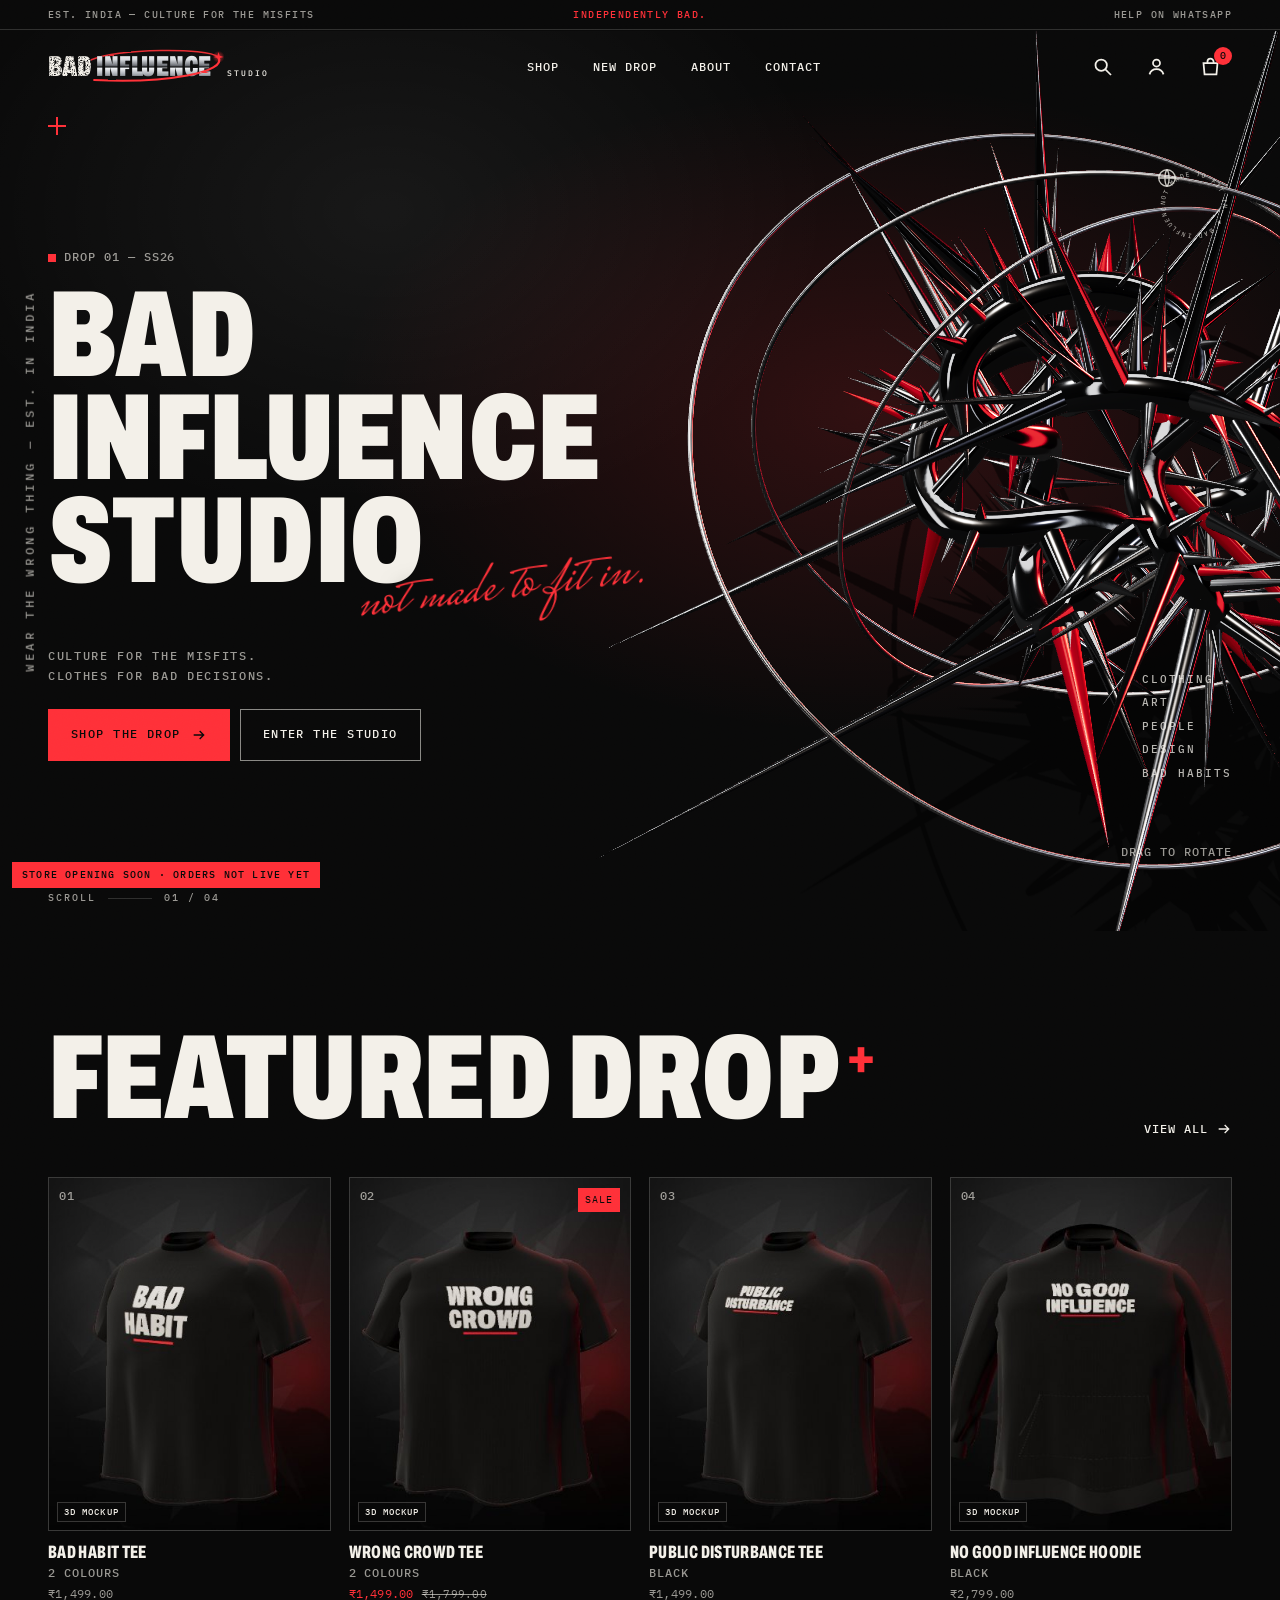
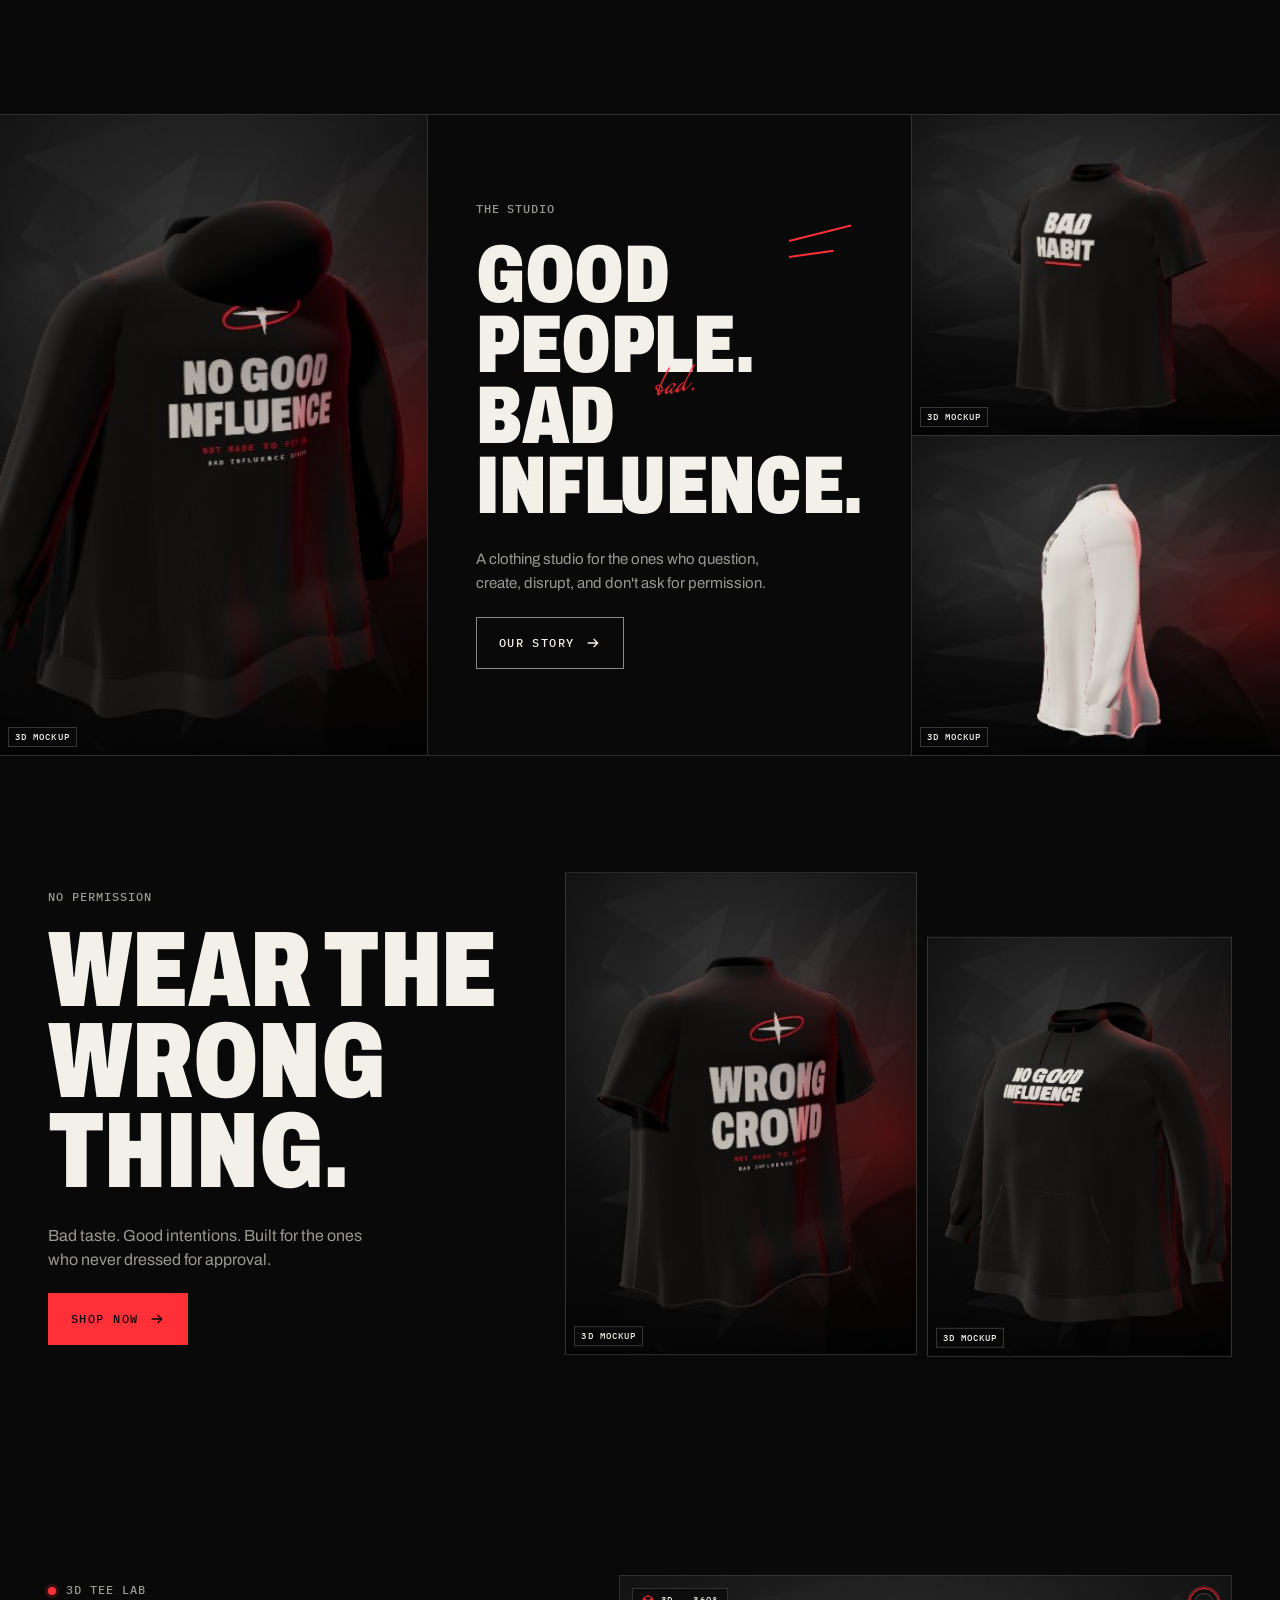
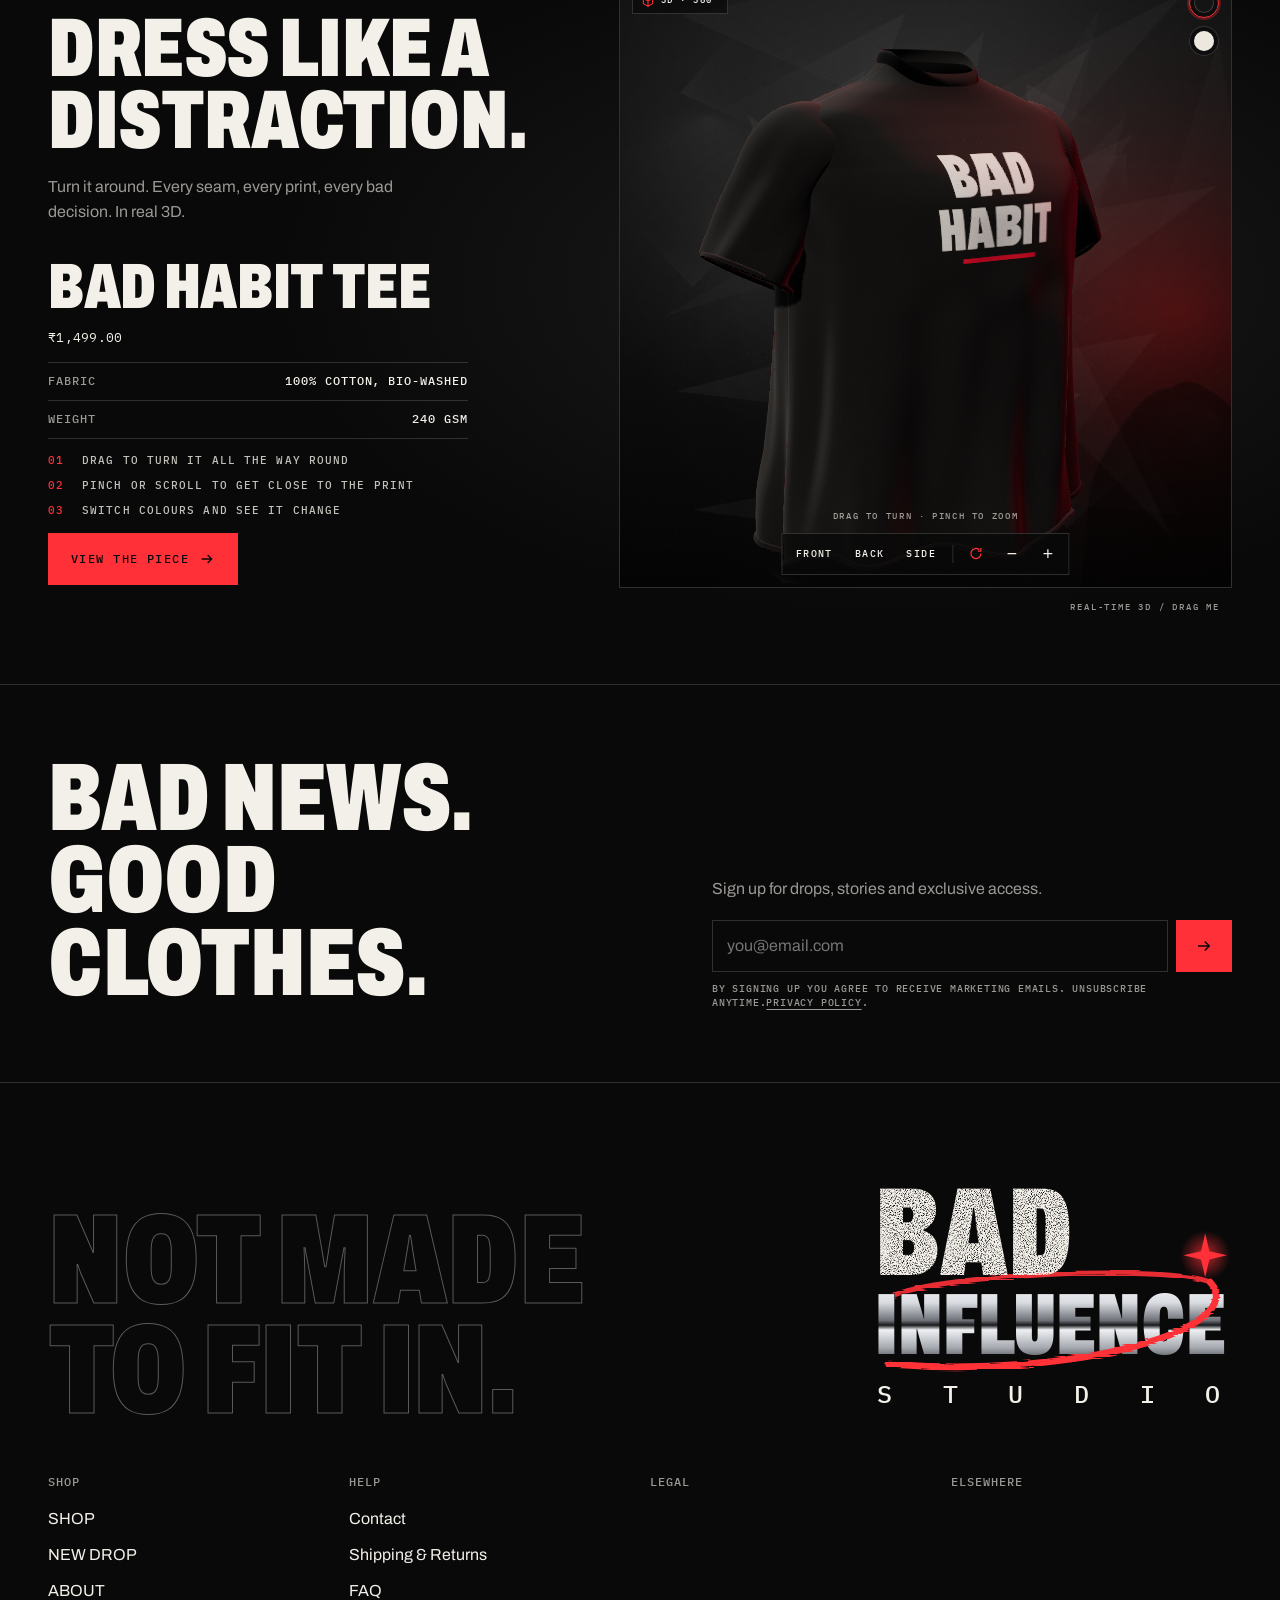
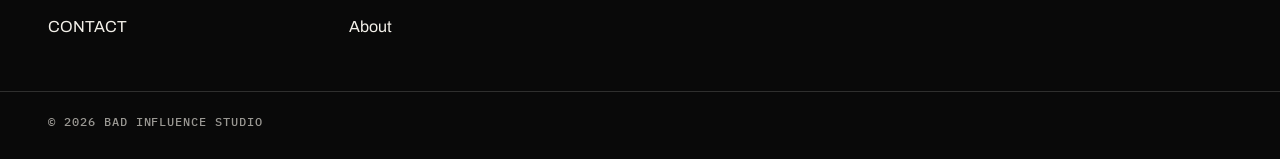
==== commit 318007ae: "Let Google index the site and show it for "Bad Influence Studio" Remove the noindex tag, fix canonic" ====
--- a/index.html
+++ b/index.html
@@ -5,15 +5,15 @@
     <meta http-equiv="X-UA-Compatible" content="IE=edge">
     <meta name="viewport" content="width=device-width,initial-scale=1,viewport-fit=cover">
     <meta name="theme-color" content="#090909">
-    <link rel="canonical" href="/"><link rel="icon" type="image/svg+xml" href="./assets/favicon.svg"><link rel="preconnect" href="https://fonts.googleapis.com">
+    <link rel="canonical" href="https://www.badinfluencestudio.in/"><link rel="icon" type="image/svg+xml" href="./assets/favicon.svg"><link rel="preconnect" href="https://fonts.googleapis.com">
     <link rel="preconnect" href="https://fonts.gstatic.com" crossorigin>
-    <link rel="stylesheet" href="https://fonts.googleapis.com/css2?family=Archivo:wdth,wght@62..125,300..900&family=IBM+Plex+Mono:wght@400;500&family=Mrs+Saint+Delafield&display=swap"><title>BAD INFLUENCE STUDIO</title><meta name="description" content=""><meta property="og:site_name" content="BAD INFLUENCE STUDIO">
-<meta property="og:url" content="/">
-<meta property="og:title" content="BAD INFLUENCE STUDIO">
+    <link rel="stylesheet" href="https://fonts.googleapis.com/css2?family=Archivo:wdth,wght@62..125,300..900&family=IBM+Plex+Mono:wght@400;500&family=Mrs+Saint+Delafield&display=swap"><title>Bad Influence Studio | Chatpata Graphic Tees &amp; Streetwear India</title><meta name="description" content="Bad Influence Studio is a quirky Indian streetwear brand making chatpata oversized graphic tees, long sleeves and hoodies for Gen Z. Screen printed front and back."><meta property="og:site_name" content="Bad Influence Studio">
+<meta property="og:url" content="https://www.badinfluencestudio.in/">
+<meta property="og:title" content="Bad Influence Studio | Chatpata Graphic Tees &amp; Streetwear India">
 <meta property="og:type" content="website">
-<meta property="og:description" content="BAD INFLUENCE STUDIO"><meta name="twitter:card" content="summary_large_image">
-<meta name="twitter:title" content="BAD INFLUENCE STUDIO">
-<meta name="twitter:description" content="BAD INFLUENCE STUDIO">
+<meta property="og:description" content="Bad Influence Studio is a quirky Indian streetwear brand making chatpata oversized graphic tees, long sleeves and hoodies for Gen Z. Screen printed front and back."><meta property="og:image" content="https://www.badinfluencestudio.in/assets/print-wrong-crowd-front-dark.png"><meta property="og:locale" content="en_IN"><meta name="twitter:card" content="summary_large_image">
+<meta name="twitter:title" content="Bad Influence Studio | Chatpata Graphic Tees &amp; Streetwear India">
+<meta name="twitter:description" content="Bad Influence Studio is a quirky Indian streetwear brand making chatpata oversized graphic tees, long sleeves and hoodies for Gen Z. Screen printed front and back."><meta name="twitter:image" content="https://www.badinfluencestudio.in/assets/print-wrong-crowd-front-dark.png">
 
 
     <link rel="stylesheet" href="./assets/theme.css">
@@ -68,7 +68,8 @@
     <script type="module" src="./assets/bis-mockups.js"></script>
 
     
-  <meta name="robots" content="noindex"><script src="assets/preview-shim.js"></script></head>
+  <script type="application/ld+json">{"@context": "https://schema.org", "@graph": [{"@type": "Organization", "@id": "https://www.badinfluencestudio.in/#organization", "name": "Bad Influence Studio", "alternateName": ["BAD INFLUENCE STUDIO", "Bad Influence", "BIS"], "url": "https://www.badinfluencestudio.in/", "logo": "https://www.badinfluencestudio.in/assets/favicon.svg", "description": "Quirky Indian streetwear brand making chatpata oversized graphic tees and hoodies for Gen Z."}, {"@type": "WebSite", "@id": "https://www.badinfluencestudio.in/#website", "name": "Bad Influence Studio", "alternateName": "BAD INFLUENCE STUDIO", "url": "https://www.badinfluencestudio.in/", "publisher": {"@id": "https://www.badinfluencestudio.in/#organization"}, "inLanguage": "en-IN"}]}</script>
+  <meta name="robots" content="index, follow, max-image-preview:large"><script src="assets/preview-shim.js"></script></head>
 
   <body class="template-index scheme-ink">
     <a class="skip-link" href="#MainContent">Skip to content</a>
--- a/assets/theme.css
+++ b/assets/theme.css
@@ -1433,12 +1433,12 @@
 @media (max-width: 749px) { .tee3d__controls { left: 12px; transform: none; } .tee3d__hint { left: 12px; transform: none; } }
 
 /* ---------- Live view counter (footer) ---------- */
-.viewcount { display: flex; flex-wrap: wrap; align-items: center; gap: 10px 18px; max-width: 1640px; margin: 0 auto; padding: 22px var(--gutter); border-top: 1px solid var(--line); }
+.viewcount { display: flex; flex-wrap: wrap; align-items: center; gap: 8px 14px; max-width: 1640px; margin: 0 auto; padding: 16px var(--gutter); border-top: 1px solid var(--line); }
 .viewcount[hidden] { display: none; }
 .viewcount__live { display: inline-flex; align-items: center; gap: 7px; padding: 4px 8px 3px; border: 1px solid var(--acid); color: var(--acid); font-family: var(--font-mono); font-size: 11px; letter-spacing: .12em; text-transform: uppercase; }
 .viewcount__live i { width: 8px; height: 8px; border-radius: 50%; background: var(--acid); box-shadow: 0 0 0 0 rgba(var(--acid-rgb), .7); animation: vc-pulse 1.6s infinite; }
-.viewcount__num { font-family: var(--font-display); font-weight: 900; font-stretch: 62%; font-size: clamp(40px, 9vw, 72px); line-height: .9; letter-spacing: .01em; color: var(--paper); font-variant-numeric: tabular-nums; text-shadow: 3px 3px 0 var(--acid); }
-.viewcount__text { display: grid; gap: 4px; font-family: var(--font-mono); font-size: 12px; text-transform: uppercase; letter-spacing: .06em; color: var(--muted); }
+.viewcount__num { font-family: var(--font-display); font-weight: 900; font-stretch: 62%; font-size: clamp(30px, 6.5vw, 52px); line-height: .9; letter-spacing: .01em; color: var(--paper); font-variant-numeric: tabular-nums; text-shadow: 2px 2px 0 var(--acid); }
+.viewcount__text { display: grid; gap: 4px; font-family: var(--font-mono); font-size: 11px; text-transform: uppercase; letter-spacing: .06em; color: var(--muted); }
 .viewcount__text b { color: var(--fg); font-weight: 500; }
 .viewcount.is-bump .viewcount__num { animation: vc-bump .45s var(--ease-out); }
 @keyframes vc-pulse { 0% { box-shadow: 0 0 0 0 rgba(var(--acid-rgb), .7); } 70% { box-shadow: 0 0 0 8px rgba(var(--acid-rgb), 0); } 100% { box-shadow: 0 0 0 0 rgba(var(--acid-rgb), 0); } }
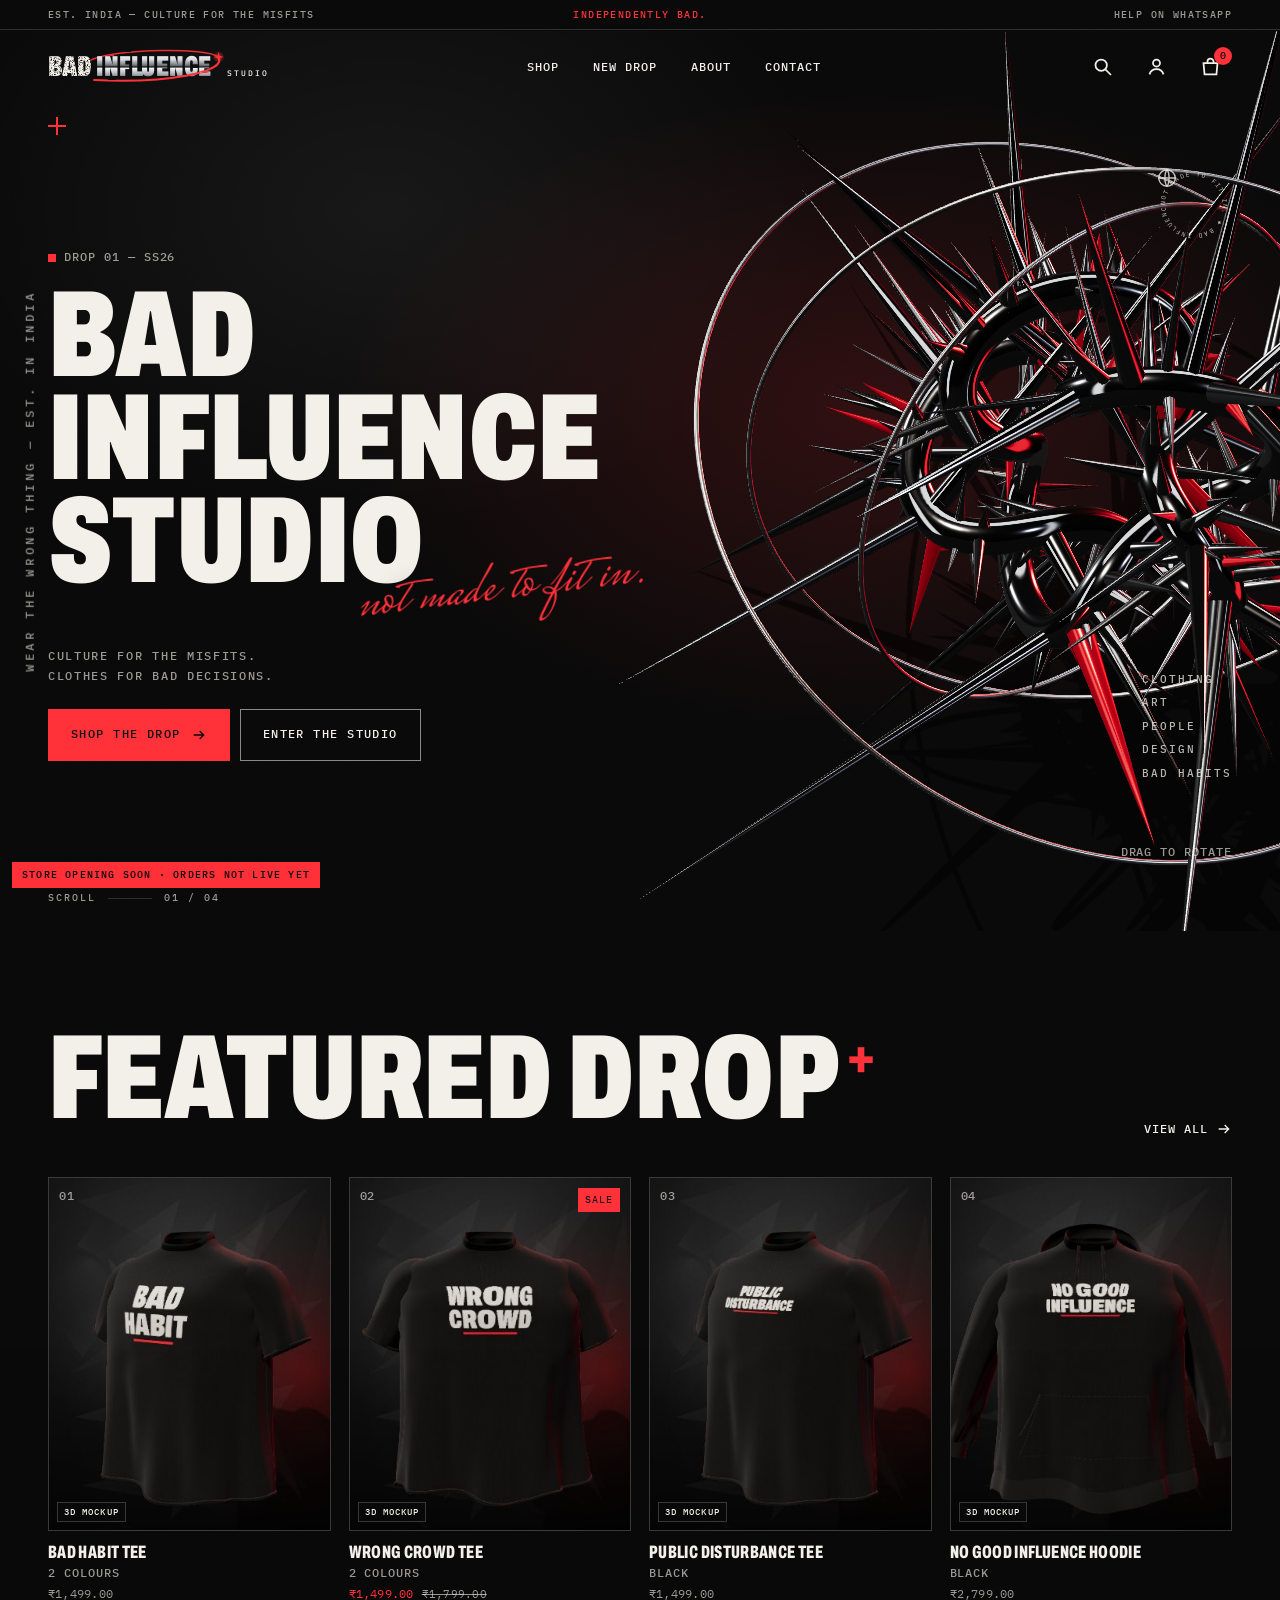
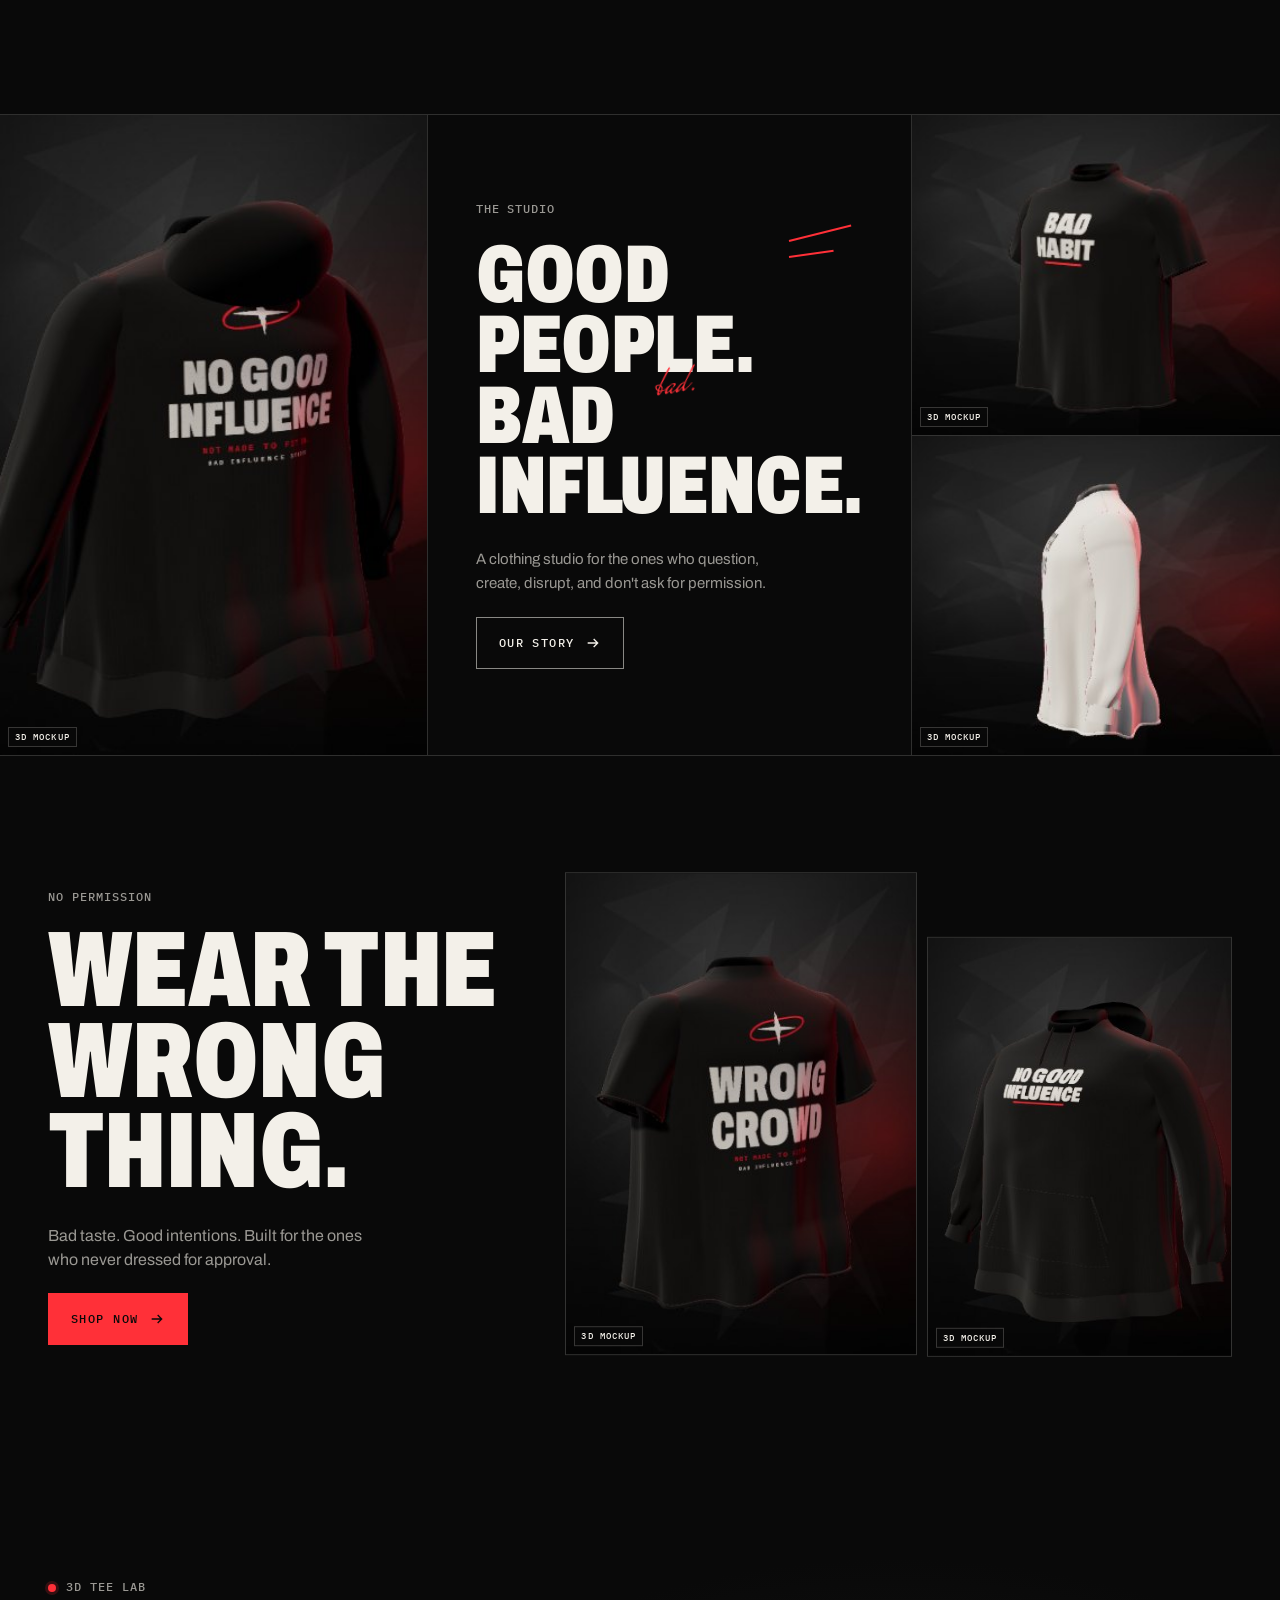
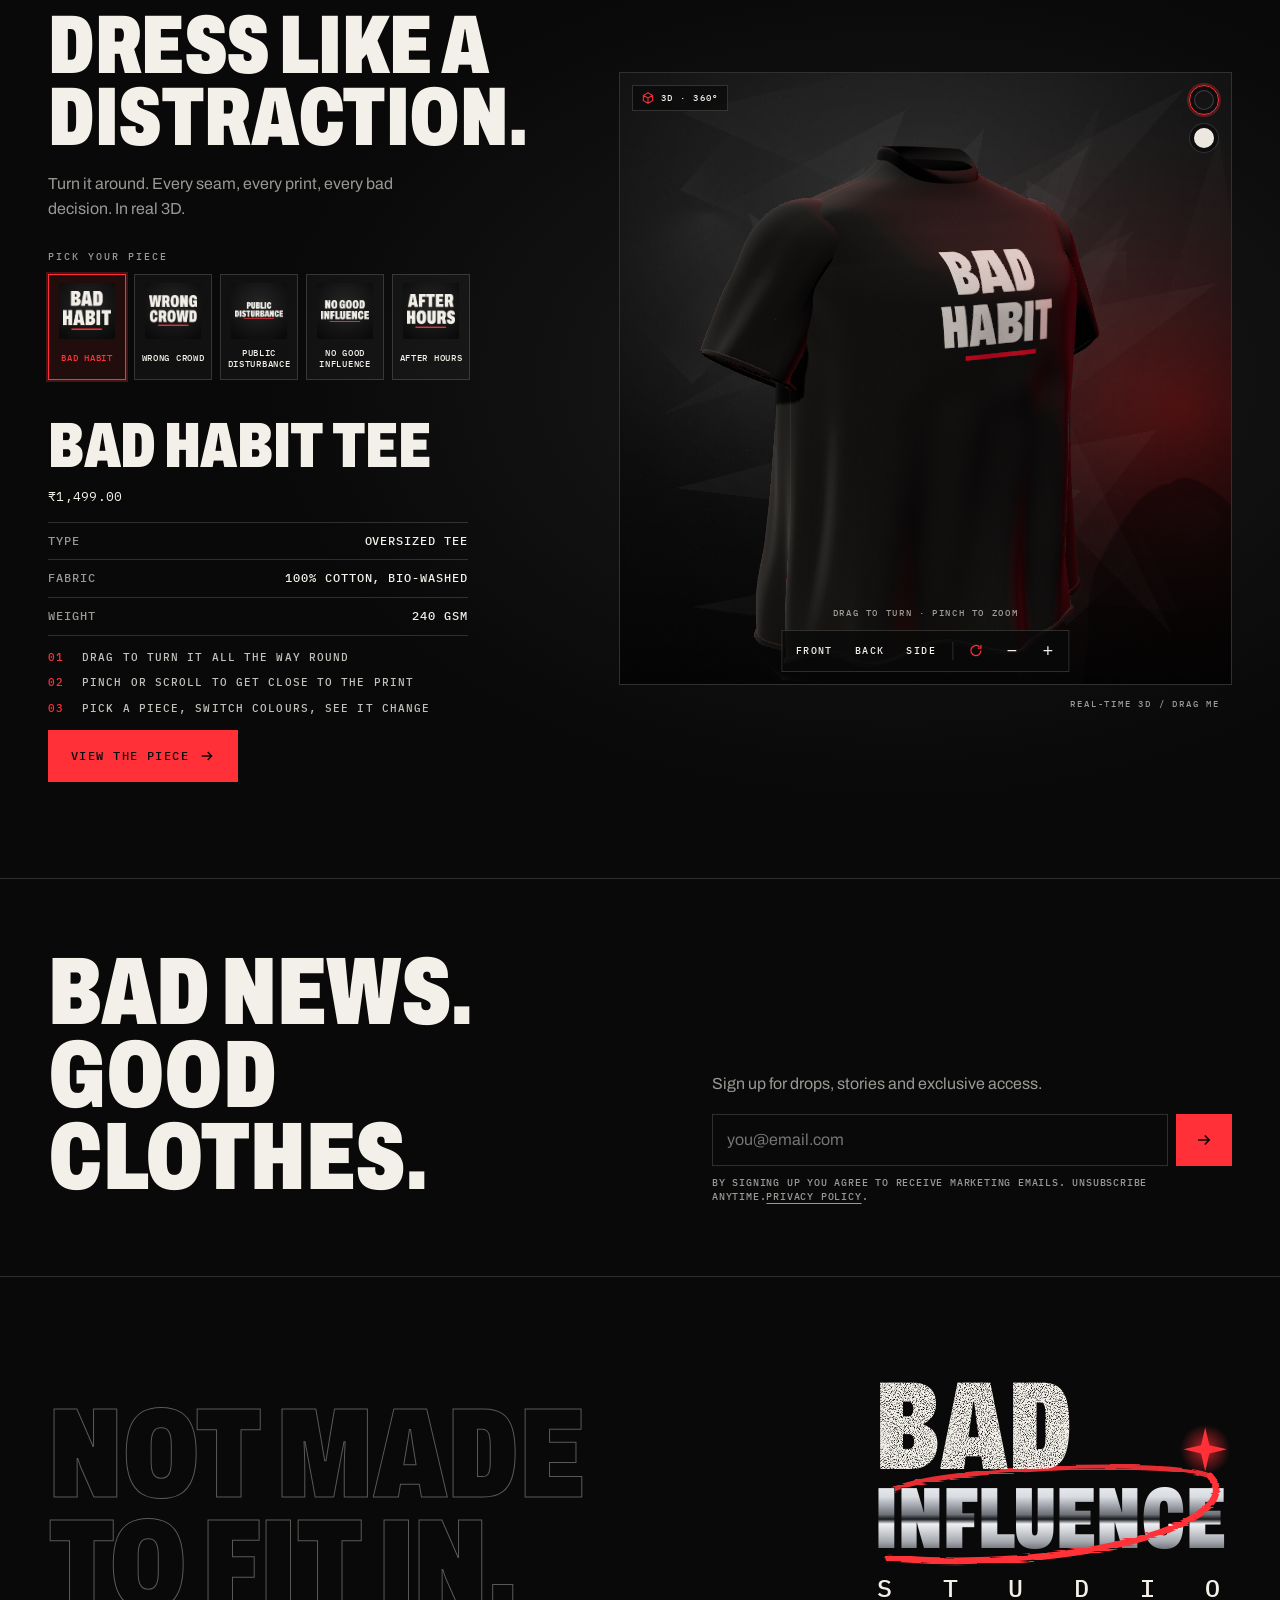
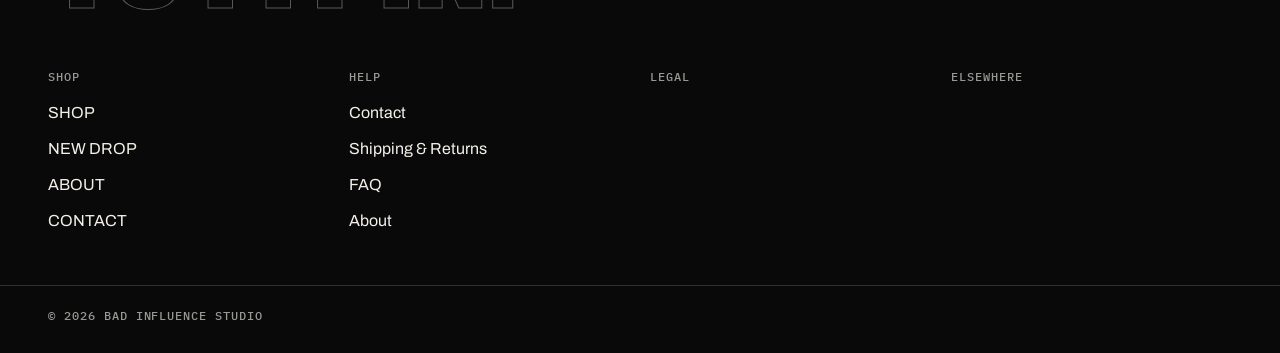
==== commit c7b44463: "Let visitors pick which piece shows in the 3D Tee Lab Adds a 'Pick your piece' row to the homepage 3" ====
--- a/index.html
+++ b/index.html
@@ -5,15 +5,15 @@
     <meta http-equiv="X-UA-Compatible" content="IE=edge">
     <meta name="viewport" content="width=device-width,initial-scale=1,viewport-fit=cover">
     <meta name="theme-color" content="#090909">
-    <link rel="canonical" href="https://www.badinfluencestudio.in/"><link rel="icon" type="image/svg+xml" href="./assets/favicon.svg"><link rel="preconnect" href="https://fonts.googleapis.com">
+    <link rel="canonical" href="/"><link rel="icon" type="image/svg+xml" href="./assets/favicon.svg"><link rel="preconnect" href="https://fonts.googleapis.com">
     <link rel="preconnect" href="https://fonts.gstatic.com" crossorigin>
-    <link rel="stylesheet" href="https://fonts.googleapis.com/css2?family=Archivo:wdth,wght@62..125,300..900&family=IBM+Plex+Mono:wght@400;500&family=Mrs+Saint+Delafield&display=swap"><title>Bad Influence Studio | Chatpata Graphic Tees &amp; Streetwear India</title><meta name="description" content="Bad Influence Studio is a quirky Indian streetwear brand making chatpata oversized graphic tees, long sleeves and hoodies for Gen Z. Screen printed front and back."><meta property="og:site_name" content="Bad Influence Studio">
-<meta property="og:url" content="https://www.badinfluencestudio.in/">
-<meta property="og:title" content="Bad Influence Studio | Chatpata Graphic Tees &amp; Streetwear India">
+    <link rel="stylesheet" href="https://fonts.googleapis.com/css2?family=Archivo:wdth,wght@62..125,300..900&family=IBM+Plex+Mono:wght@400;500&family=Mrs+Saint+Delafield&display=swap"><title>BAD INFLUENCE STUDIO</title><meta name="description" content=""><meta property="og:site_name" content="BAD INFLUENCE STUDIO">
+<meta property="og:url" content="/">
+<meta property="og:title" content="BAD INFLUENCE STUDIO">
 <meta property="og:type" content="website">
-<meta property="og:description" content="Bad Influence Studio is a quirky Indian streetwear brand making chatpata oversized graphic tees, long sleeves and hoodies for Gen Z. Screen printed front and back."><meta property="og:image" content="https://www.badinfluencestudio.in/assets/print-wrong-crowd-front-dark.png"><meta property="og:locale" content="en_IN"><meta name="twitter:card" content="summary_large_image">
-<meta name="twitter:title" content="Bad Influence Studio | Chatpata Graphic Tees &amp; Streetwear India">
-<meta name="twitter:description" content="Bad Influence Studio is a quirky Indian streetwear brand making chatpata oversized graphic tees, long sleeves and hoodies for Gen Z. Screen printed front and back."><meta name="twitter:image" content="https://www.badinfluencestudio.in/assets/print-wrong-crowd-front-dark.png">
+<meta property="og:description" content="BAD INFLUENCE STUDIO"><meta name="twitter:card" content="summary_large_image">
+<meta name="twitter:title" content="BAD INFLUENCE STUDIO">
+<meta name="twitter:description" content="BAD INFLUENCE STUDIO">
 
 
     <link rel="stylesheet" href="./assets/theme.css">
@@ -68,8 +68,7 @@
     <script type="module" src="./assets/bis-mockups.js"></script>
 
     
-  <script type="application/ld+json">{"@context": "https://schema.org", "@graph": [{"@type": "Organization", "@id": "https://www.badinfluencestudio.in/#organization", "name": "Bad Influence Studio", "alternateName": ["BAD INFLUENCE STUDIO", "Bad Influence", "BIS"], "url": "https://www.badinfluencestudio.in/", "logo": "https://www.badinfluencestudio.in/assets/favicon.svg", "description": "Quirky Indian streetwear brand making chatpata oversized graphic tees and hoodies for Gen Z."}, {"@type": "WebSite", "@id": "https://www.badinfluencestudio.in/#website", "name": "Bad Influence Studio", "alternateName": "BAD INFLUENCE STUDIO", "url": "https://www.badinfluencestudio.in/", "publisher": {"@id": "https://www.badinfluencestudio.in/#organization"}, "inLanguage": "en-IN"}]}</script>
-  <meta name="robots" content="index, follow, max-image-preview:large"><script src="assets/preview-shim.js"></script></head>
+  <meta name="robots" content="noindex"><script src="assets/preview-shim.js"></script></head>
 
   <body class="template-index scheme-ink">
     <a class="skip-link" href="#MainContent">Skip to content</a>
@@ -369,20 +368,20 @@
 </section>
 
 
-</div><div id="shopify-section-template--studio" class="shopify-section section-studio"><section id="studio" class="studio scheme-ink" aria-labelledby="Studio-template--studio">
+</div><div id="shopify-section-template--studio" class="shopify-section section-studio"><section id="studio" data-tee3d-studio class="studio scheme-ink" aria-labelledby="Studio-template--studio">
   <div class="page-width studio__grid">
     <div class="studio__copy">
       <p class="mono studio__label"><span class="dot dot--acid"></span>3D TEE LAB</p>
-      <h2 id="Studio-template--studio" class="studio__title display" data-reveal>DRESS LIKE A DISTRACTION.</h2><div class="rte studio__body"><p>Turn it around. Every seam, every print, every bad decision. In real 3D.</p></div><div class="studio__product">
-          <h3 class="studio__name display">BAD HABIT TEE</h3>
+      <h2 id="Studio-template--studio" class="studio__title display" data-reveal>DRESS LIKE A DISTRACTION.</h2><div class="rte studio__body"><p>Turn it around. Every seam, every print, every bad decision. In real 3D.</p></div><div class="studio__picker"><p class="studio__picker-label mono" id="StudioPick">Pick your piece</p><div class="studio__picks" role="group" aria-labelledby="StudioPick"><button type="button" class="studio__pick" data-tee3d-piece="{&quot;handle&quot;: &quot;bad-habit-tee&quot;, &quot;title&quot;: &quot;BAD HABIT TEE&quot;, &quot;type&quot;: &quot;Oversized tee&quot;, &quot;price&quot;: &quot;₹1,499.00&quot;, &quot;garment&quot;: &quot;tee&quot;, &quot;print&quot;: &quot;BAD|HABIT&quot;, &quot;colors&quot;: [{&quot;name&quot;: &quot;Black&quot;, &quot;hex&quot;: &quot;#141414&quot;}, {&quot;name&quot;: &quot;Off-White&quot;, &quot;hex&quot;: &quot;#ECE8DF&quot;}], &quot;printFront&quot;: &quot;./assets/print-bad-habit-front-light.png&quot;, &quot;printBack&quot;: &quot;./assets/print-bad-habit-back-light.png&quot;, &quot;printFrontAlt&quot;: &quot;./assets/print-bad-habit-front-dark.png&quot;, &quot;printBackAlt&quot;: &quot;./assets/print-bad-habit-back-dark.png&quot;}" aria-pressed="true"><span class="studio__pick-img"><img src="./assets/print-bad-habit-front-light.png" alt="" width="56" height="56" loading="lazy"></span><span class="studio__pick-name mono">Bad Habit</span></button><button type="button" class="studio__pick" data-tee3d-piece="{&quot;handle&quot;: &quot;wrong-crowd-tee&quot;, &quot;title&quot;: &quot;WRONG CROWD TEE&quot;, &quot;type&quot;: &quot;Oversized tee&quot;, &quot;price&quot;: &quot;₹1,499.00&quot;, &quot;garment&quot;: &quot;tee&quot;, &quot;print&quot;: &quot;WRONG|CROWD&quot;, &quot;colors&quot;: [{&quot;name&quot;: &quot;Black&quot;, &quot;hex&quot;: &quot;#141414&quot;}, {&quot;name&quot;: &quot;Off-White&quot;, &quot;hex&quot;: &quot;#ECE8DF&quot;}], &quot;printFront&quot;: &quot;./assets/print-wrong-crowd-front-light.png&quot;, &quot;printBack&quot;: &quot;./assets/print-wrong-crowd-back-light.png&quot;, &quot;printFrontAlt&quot;: &quot;./assets/print-wrong-crowd-front-dark.png&quot;, &quot;printBackAlt&quot;: &quot;./assets/print-wrong-crowd-back-dark.png&quot;}" aria-pressed="false"><span class="studio__pick-img"><img src="./assets/print-wrong-crowd-front-light.png" alt="" width="56" height="56" loading="lazy"></span><span class="studio__pick-name mono">Wrong Crowd</span></button><button type="button" class="studio__pick" data-tee3d-piece="{&quot;handle&quot;: &quot;public-disturbance-tee&quot;, &quot;title&quot;: &quot;PUBLIC DISTURBANCE TEE&quot;, &quot;type&quot;: &quot;Oversized tee&quot;, &quot;price&quot;: &quot;₹1,499.00&quot;, &quot;garment&quot;: &quot;tee&quot;, &quot;print&quot;: &quot;PUBLIC|DISTURBANCE&quot;, &quot;colors&quot;: [{&quot;name&quot;: &quot;Black&quot;, &quot;hex&quot;: &quot;#141414&quot;}], &quot;printFront&quot;: &quot;./assets/print-public-disturbance-front-light.png&quot;, &quot;printBack&quot;: &quot;./assets/print-public-disturbance-back-light.png&quot;, &quot;printFrontAlt&quot;: &quot;./assets/print-public-disturbance-front-dark.png&quot;, &quot;printBackAlt&quot;: &quot;./assets/print-public-disturbance-back-dark.png&quot;}" aria-pressed="false"><span class="studio__pick-img"><img src="./assets/print-public-disturbance-front-light.png" alt="" width="56" height="56" loading="lazy"></span><span class="studio__pick-name mono">Public Disturbance</span></button><button type="button" class="studio__pick" data-tee3d-piece="{&quot;handle&quot;: &quot;no-good-influence-hoodie&quot;, &quot;title&quot;: &quot;NO GOOD INFLUENCE HOODIE&quot;, &quot;type&quot;: &quot;Hoodie&quot;, &quot;price&quot;: &quot;₹2,799.00&quot;, &quot;garment&quot;: &quot;hoodie&quot;, &quot;print&quot;: &quot;NO GOOD|INFLUENCE&quot;, &quot;colors&quot;: [{&quot;name&quot;: &quot;Black&quot;, &quot;hex&quot;: &quot;#141414&quot;}], &quot;printFront&quot;: &quot;./assets/print-no-good-influence-front-light.png&quot;, &quot;printBack&quot;: &quot;./assets/print-no-good-influence-back-light.png&quot;, &quot;printFrontAlt&quot;: &quot;./assets/print-no-good-influence-front-dark.png&quot;, &quot;printBackAlt&quot;: &quot;./assets/print-no-good-influence-back-dark.png&quot;}" aria-pressed="false"><span class="studio__pick-img"><img src="./assets/print-no-good-influence-front-light.png" alt="" width="56" height="56" loading="lazy"></span><span class="studio__pick-name mono">No Good Influence</span></button><button type="button" class="studio__pick" data-tee3d-piece="{&quot;handle&quot;: &quot;after-hours-long-sleeve&quot;, &quot;title&quot;: &quot;AFTER HOURS LONG SLEEVE&quot;, &quot;type&quot;: &quot;Long sleeve&quot;, &quot;price&quot;: &quot;₹1,899.00&quot;, &quot;garment&quot;: &quot;longsleeve&quot;, &quot;print&quot;: &quot;AFTER|HOURS&quot;, &quot;colors&quot;: [{&quot;name&quot;: &quot;Black&quot;, &quot;hex&quot;: &quot;#141414&quot;}, {&quot;name&quot;: &quot;Off-White&quot;, &quot;hex&quot;: &quot;#ECE8DF&quot;}], &quot;printFront&quot;: &quot;./assets/print-after-hours-front-light.png&quot;, &quot;printBack&quot;: &quot;./assets/print-after-hours-back-light.png&quot;, &quot;printFrontAlt&quot;: &quot;./assets/print-after-hours-front-dark.png&quot;, &quot;printBackAlt&quot;: &quot;./assets/print-after-hours-back-dark.png&quot;}" aria-pressed="false"><span class="studio__pick-img"><img src="./assets/print-after-hours-front-light.png" alt="" width="56" height="56" loading="lazy"></span><span class="studio__pick-name mono">After Hours</span></button></div></div><div class="studio__product">
+          <h3 class="studio__name display" data-studio-name aria-live="polite">BAD HABIT TEE</h3>
           <div class="price" data-price>
   <span class="visually-hidden">Price</span>
-  <span class="price__current" data-price-current>₹1,499.00</span><s class="price__compare" data-price-compare hidden></s></div><dl class="spec mono"><div><dt>Fabric</dt><dd>100% cotton, bio-washed</dd></div><div><dt>Weight</dt><dd>240 GSM</dd></div></dl><ul class="studio__how mono" role="list">
+  <span class="price__current" data-price-current>₹1,499.00</span><s class="price__compare" data-price-compare hidden></s></div><dl class="spec mono"><div><dt>Type</dt><dd data-studio-type>Oversized tee</dd></div><div><dt>Fabric</dt><dd>100% cotton, bio-washed</dd></div><div><dt>Weight</dt><dd>240 GSM</dd></div></dl><ul class="studio__how mono" role="list">
             <li><span>01</span>Drag to turn it all the way round</li>
             <li><span>02</span>Pinch or scroll to get close to the print</li>
-            <li><span>03</span>Switch colours and see it change</li>
+            <li><span>03</span>Pick a piece, switch colours, see it change</li>
           </ul>
-          <a href="/products/bad-habit-tee" class="btn btn--acid">VIEW THE PIECE <svg class="icon icon--arrow" viewBox="0 0 24 24" aria-hidden="true" focusable="false"><path d="M4 12h15M13 6l6 6-6 6" fill="none" stroke="currentColor" stroke-width="2"/></svg></a>
+          <a href="/products/bad-habit-tee" class="btn btn--acid" data-studio-link>VIEW THE PIECE <svg class="icon icon--arrow" viewBox="0 0 24 24" aria-hidden="true" focusable="false"><path d="M4 12h15M13 6l6 6-6 6" fill="none" stroke="currentColor" stroke-width="2"/></svg></a>
         </div></div>
 
     <div class="studio__stage studio__stage--tee3d"><bis-tee3d class="tee3d studio__tee" data-tee3d="{&quot;garment&quot;:&quot;tee&quot;,&quot;color&quot;:&quot;#141414&quot;,&quot;colors&quot;:[{&quot;name&quot;:&quot;Black&quot;,&quot;hex&quot;:&quot;#141414&quot;},{&quot;name&quot;:&quot;Off-White&quot;,&quot;hex&quot;:&quot;#ECE8DF&quot;}],&quot;print&quot;:&quot;BAD|HABIT&quot;,&quot;mannequin&quot;:&quot;none&quot;,&quot;view&quot;:&quot;front34&quot;,&quot;autoRotate&quot;:true,&quot;backdrop&quot;:true,&quot;title&quot;:&quot;BAD HABIT TEE&quot;,&quot;printFront&quot;:&quot;./assets/print-bad-habit-front-light.png&quot;,&quot;printBack&quot;:&quot;./assets/print-bad-habit-back-light.png&quot;,&quot;printFrontAlt&quot;:&quot;./assets/print-bad-habit-front-dark.png&quot;,&quot;printBackAlt&quot;:&quot;./assets/print-bad-habit-back-dark.png&quot;}">
--- a/assets/theme.css
+++ b/assets/theme.css
@@ -1444,3 +1444,26 @@
 @keyframes vc-pulse { 0% { box-shadow: 0 0 0 0 rgba(var(--acid-rgb), .7); } 70% { box-shadow: 0 0 0 8px rgba(var(--acid-rgb), 0); } 100% { box-shadow: 0 0 0 0 rgba(var(--acid-rgb), 0); } }
 @keyframes vc-bump { 0% { transform: translateY(0); } 30% { transform: translateY(-6px) rotate(-1.5deg); color: var(--acid); } 100% { transform: none; } }
 @media (prefers-reduced-motion: reduce) { .viewcount__live i, .viewcount.is-bump .viewcount__num { animation: none; } }
+
+/* 3D Tee Lab: piece picker */
+.studio__picker { margin-top: 28px; min-width: 0; max-width: 100%; }
+.studio__picker-label { color: var(--muted); font-size: 10px; letter-spacing: .2em; margin-bottom: 10px; }
+.studio__picks { display: flex; gap: 8px; overflow-x: auto; scroll-snap-type: x mandatory; padding: 2px 2px 6px; margin: -2px; scrollbar-width: none; }
+.studio__picks::-webkit-scrollbar { display: none; }
+.studio__pick { flex: 0 0 auto; width: 84px; display: grid; gap: 8px; justify-items: center; padding: 8px 6px 10px; border: 1px solid var(--line); background: rgba(var(--paper-rgb), .03); color: var(--fg); cursor: pointer; scroll-snap-align: start; transition: border-color .2s, background .2s; }
+.studio__pick:hover { border-color: rgba(var(--paper-rgb), .4); }
+.studio__pick:focus-visible { outline: 2px solid var(--acid); outline-offset: 2px; }
+.studio__pick[aria-pressed="true"] { border-color: var(--acid); background: rgba(var(--acid-rgb), .1); box-shadow: 0 0 0 2px rgba(var(--acid-rgb), .25); }
+.studio__pick-img { width: 56px; height: 56px; display: grid; place-items: center; background: radial-gradient(70% 70% at 50% 40%, #262626, #0b0b0b); }
+.studio__pick-img img { width: 86%; height: 86%; object-fit: contain; }
+.studio__pick-name { font-size: 9px; letter-spacing: .08em; line-height: 1.25; text-align: center; text-transform: uppercase; }
+.studio__pick[aria-pressed="true"] .studio__pick-name { color: var(--acid); }
+@media (min-width: 990px) { .studio__picks { flex-wrap: wrap; overflow: visible; } .studio__pick { width: 78px; } }
+/* Phones/tablets: keep the 3D stage right under the picker so a tap shows the change */
+@media (max-width: 989px) {
+  .studio__grid:has(.studio__picker) { gap: 0; }
+  .studio__grid:has(.studio__picker) > .studio__copy { display: contents; }
+  .studio__grid:has(.studio__picker) > .studio__stage { order: 1; margin-top: 16px; }
+  .studio__grid:has(.studio__picker) .studio__product { order: 2; }
+}
+@media (max-width: 749px) { .studio__pick { width: 74px; } }
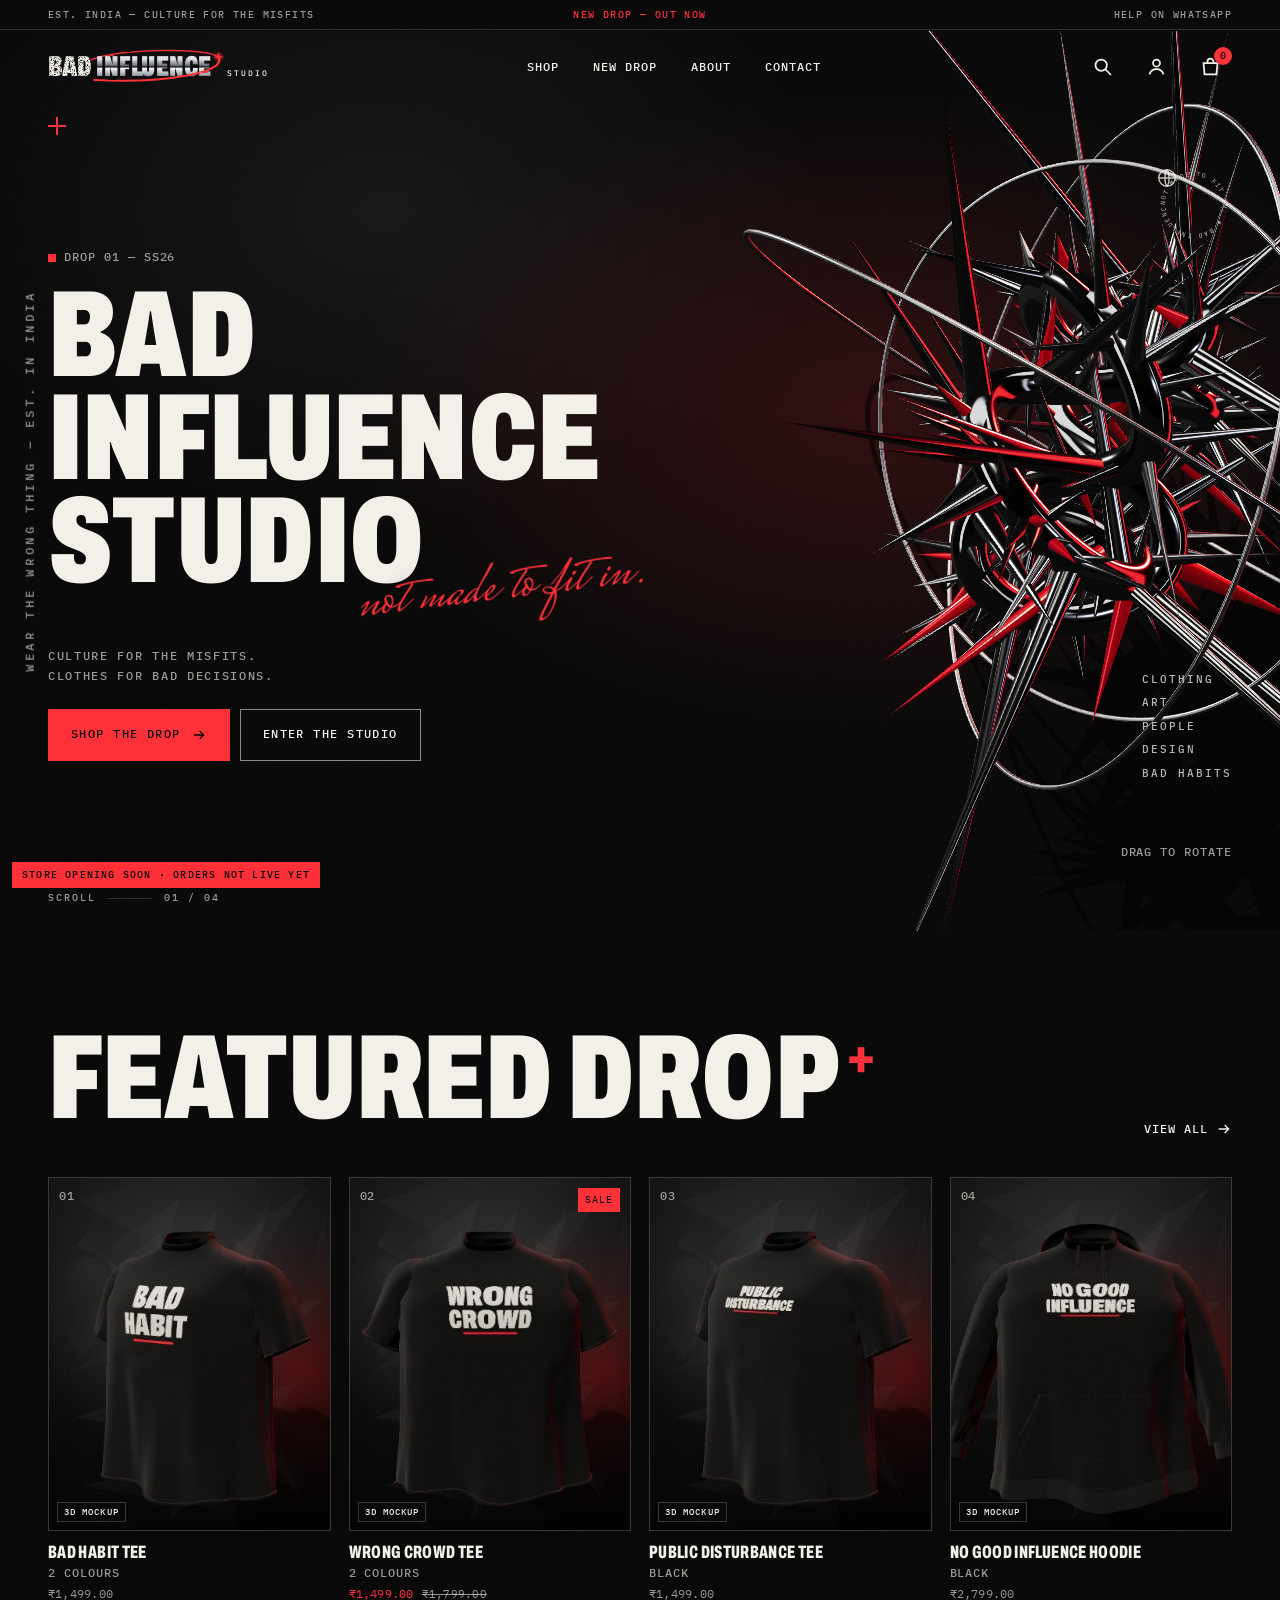
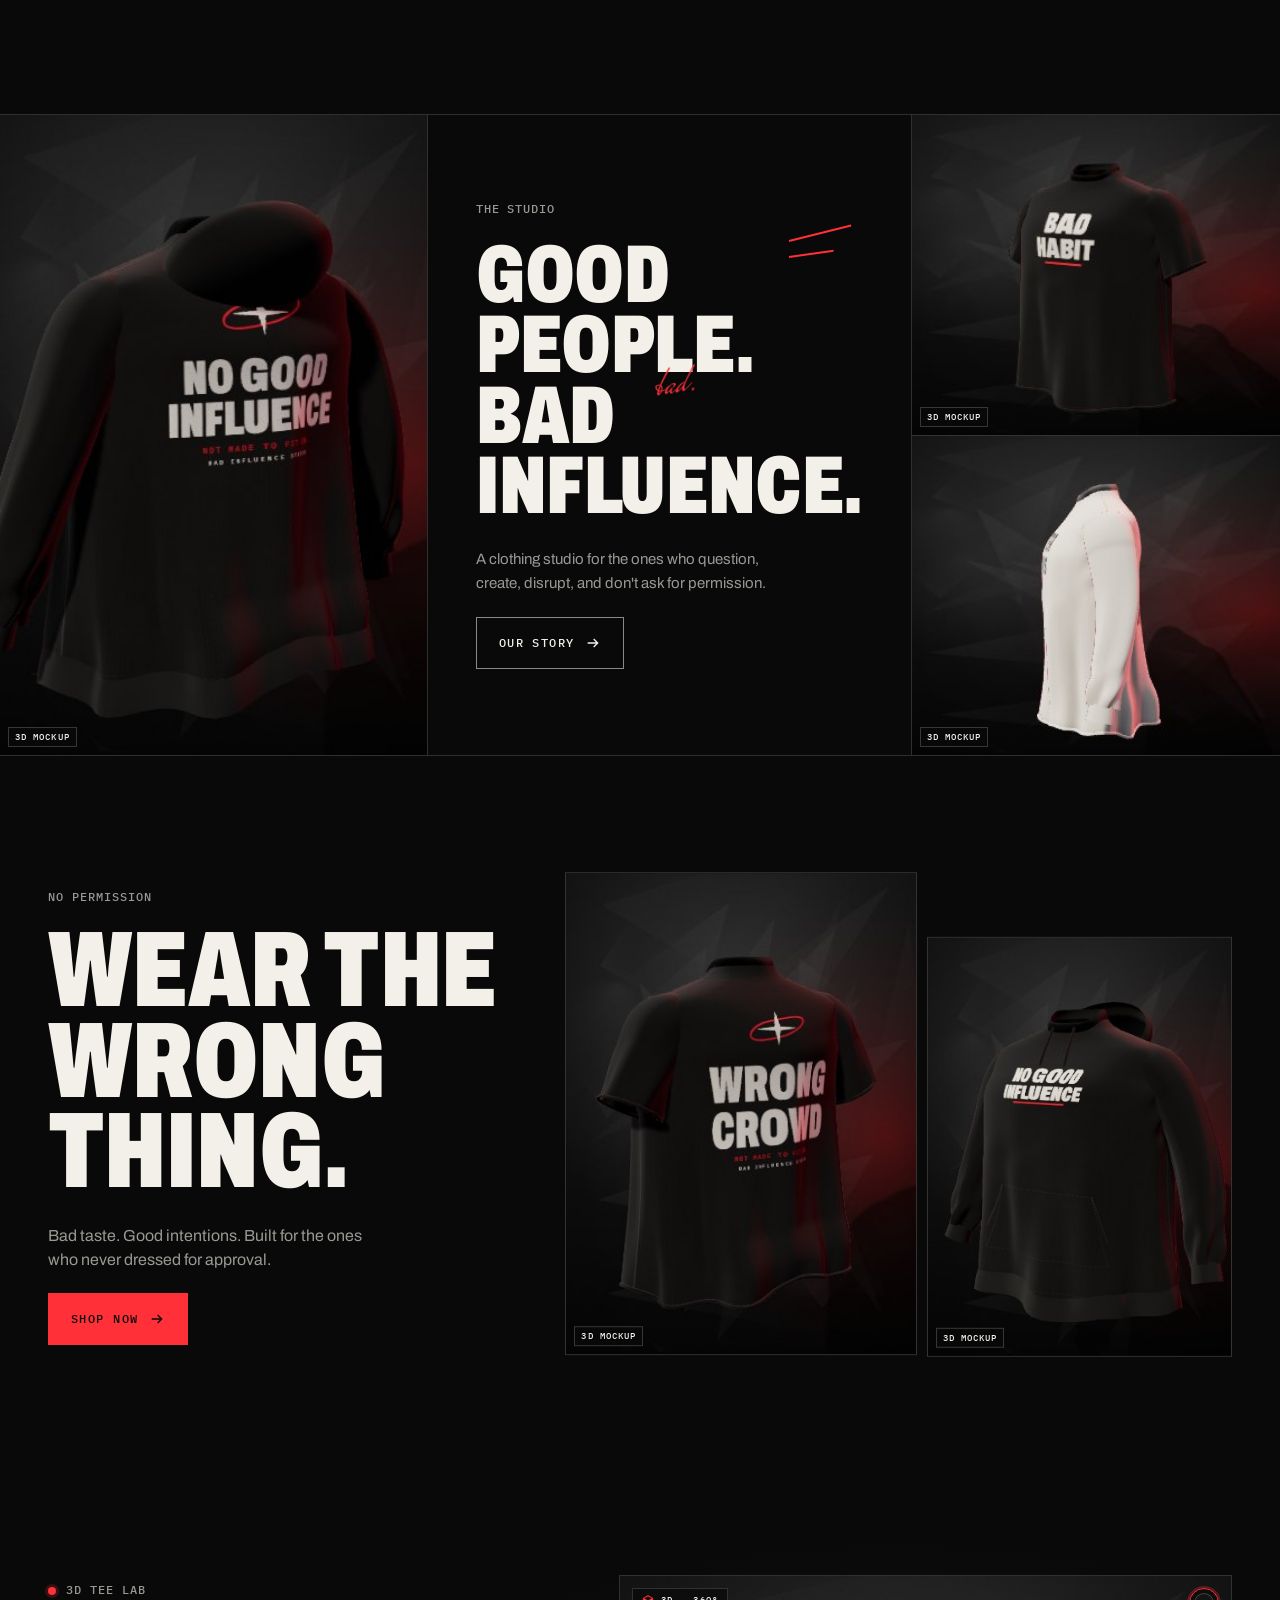
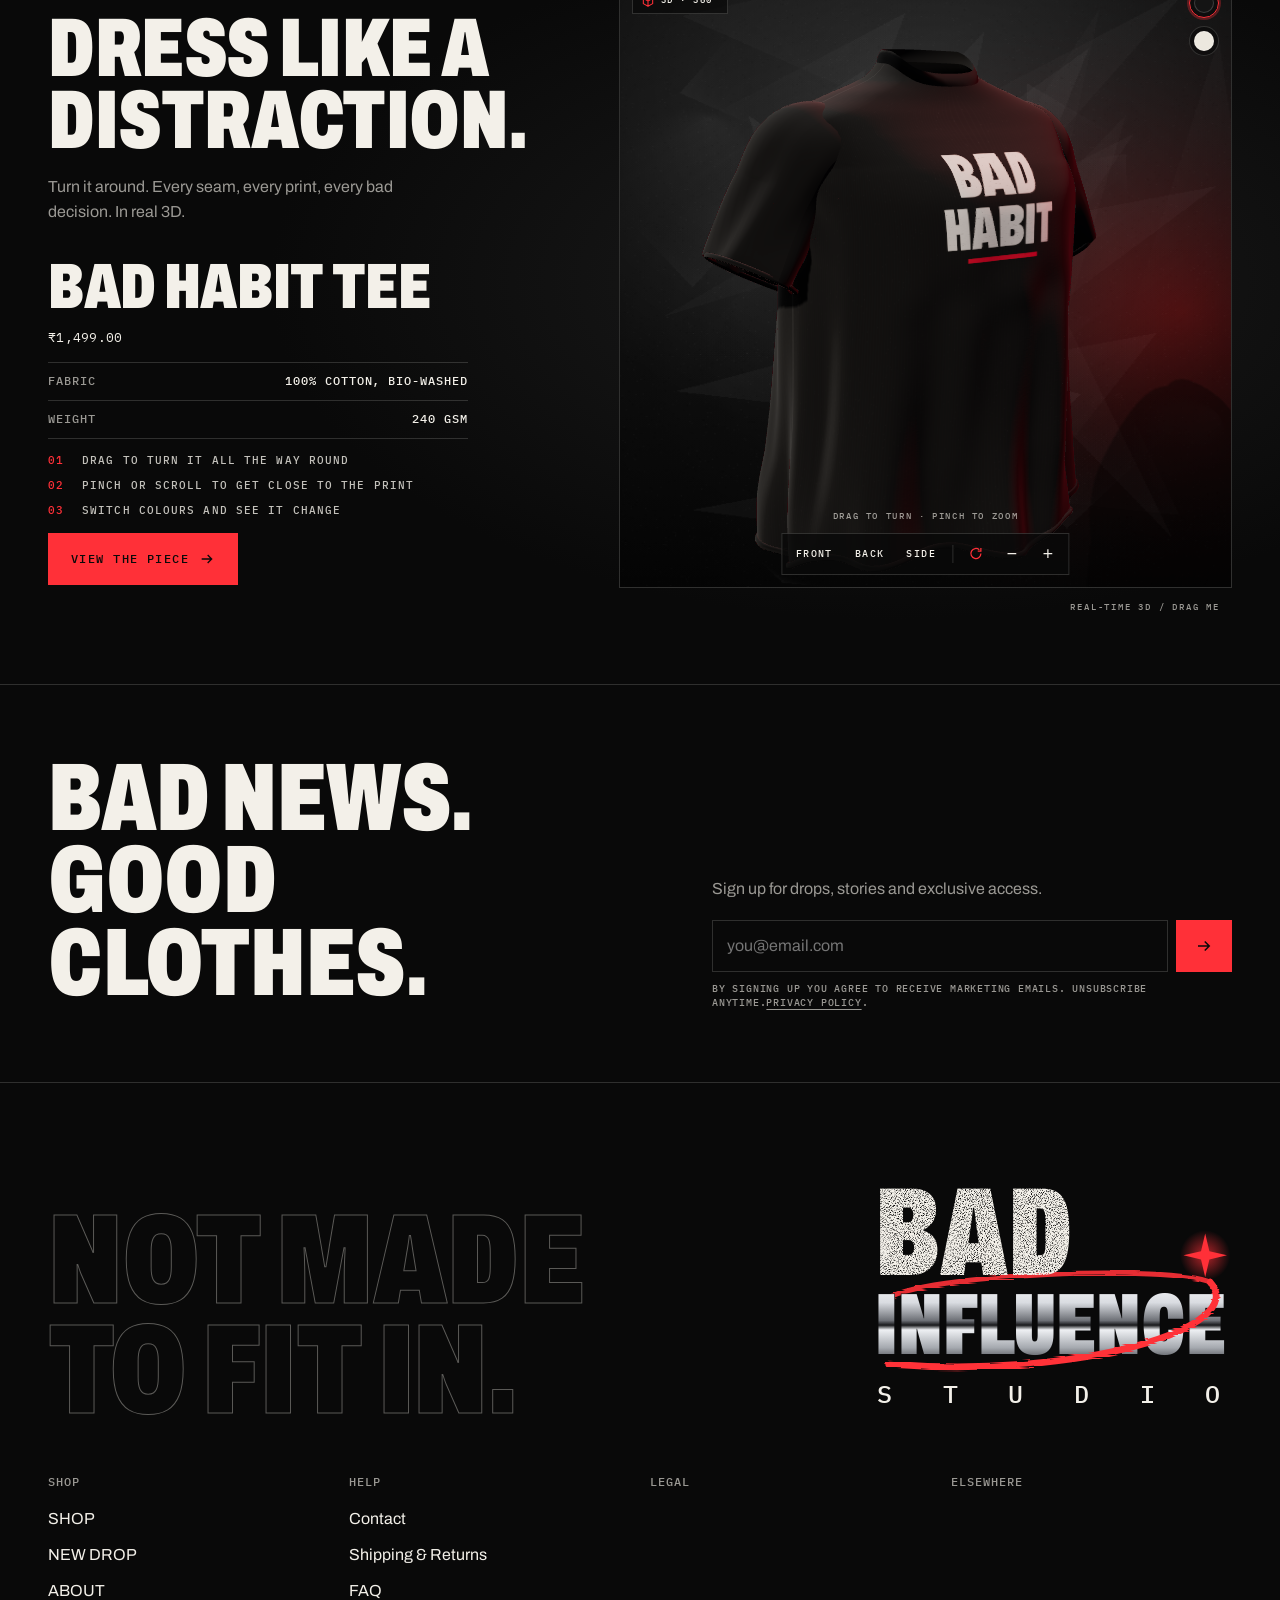
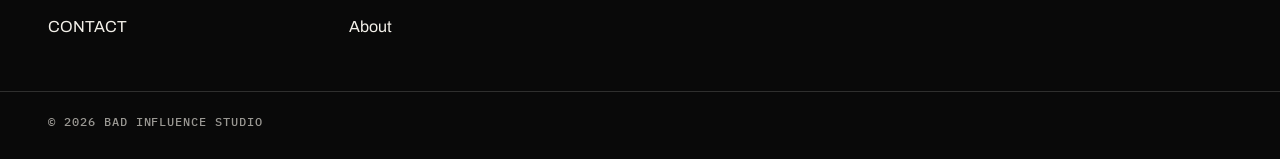
==== commit 3b49808c: "Remove the 3D Tee Lab piece picker Reverts #4 so the homepage 3D Tee Lab is back to showing the Bad " ====
--- a/index.html
+++ b/index.html
@@ -368,20 +368,20 @@
 </section>
 
 
-</div><div id="shopify-section-template--studio" class="shopify-section section-studio"><section id="studio" data-tee3d-studio class="studio scheme-ink" aria-labelledby="Studio-template--studio">
+</div><div id="shopify-section-template--studio" class="shopify-section section-studio"><section id="studio" class="studio scheme-ink" aria-labelledby="Studio-template--studio">
   <div class="page-width studio__grid">
     <div class="studio__copy">
       <p class="mono studio__label"><span class="dot dot--acid"></span>3D TEE LAB</p>
-      <h2 id="Studio-template--studio" class="studio__title display" data-reveal>DRESS LIKE A DISTRACTION.</h2><div class="rte studio__body"><p>Turn it around. Every seam, every print, every bad decision. In real 3D.</p></div><div class="studio__picker"><p class="studio__picker-label mono" id="StudioPick">Pick your piece</p><div class="studio__picks" role="group" aria-labelledby="StudioPick"><button type="button" class="studio__pick" data-tee3d-piece="{&quot;handle&quot;: &quot;bad-habit-tee&quot;, &quot;title&quot;: &quot;BAD HABIT TEE&quot;, &quot;type&quot;: &quot;Oversized tee&quot;, &quot;price&quot;: &quot;₹1,499.00&quot;, &quot;garment&quot;: &quot;tee&quot;, &quot;print&quot;: &quot;BAD|HABIT&quot;, &quot;colors&quot;: [{&quot;name&quot;: &quot;Black&quot;, &quot;hex&quot;: &quot;#141414&quot;}, {&quot;name&quot;: &quot;Off-White&quot;, &quot;hex&quot;: &quot;#ECE8DF&quot;}], &quot;printFront&quot;: &quot;./assets/print-bad-habit-front-light.png&quot;, &quot;printBack&quot;: &quot;./assets/print-bad-habit-back-light.png&quot;, &quot;printFrontAlt&quot;: &quot;./assets/print-bad-habit-front-dark.png&quot;, &quot;printBackAlt&quot;: &quot;./assets/print-bad-habit-back-dark.png&quot;}" aria-pressed="true"><span class="studio__pick-img"><img src="./assets/print-bad-habit-front-light.png" alt="" width="56" height="56" loading="lazy"></span><span class="studio__pick-name mono">Bad Habit</span></button><button type="button" class="studio__pick" data-tee3d-piece="{&quot;handle&quot;: &quot;wrong-crowd-tee&quot;, &quot;title&quot;: &quot;WRONG CROWD TEE&quot;, &quot;type&quot;: &quot;Oversized tee&quot;, &quot;price&quot;: &quot;₹1,499.00&quot;, &quot;garment&quot;: &quot;tee&quot;, &quot;print&quot;: &quot;WRONG|CROWD&quot;, &quot;colors&quot;: [{&quot;name&quot;: &quot;Black&quot;, &quot;hex&quot;: &quot;#141414&quot;}, {&quot;name&quot;: &quot;Off-White&quot;, &quot;hex&quot;: &quot;#ECE8DF&quot;}], &quot;printFront&quot;: &quot;./assets/print-wrong-crowd-front-light.png&quot;, &quot;printBack&quot;: &quot;./assets/print-wrong-crowd-back-light.png&quot;, &quot;printFrontAlt&quot;: &quot;./assets/print-wrong-crowd-front-dark.png&quot;, &quot;printBackAlt&quot;: &quot;./assets/print-wrong-crowd-back-dark.png&quot;}" aria-pressed="false"><span class="studio__pick-img"><img src="./assets/print-wrong-crowd-front-light.png" alt="" width="56" height="56" loading="lazy"></span><span class="studio__pick-name mono">Wrong Crowd</span></button><button type="button" class="studio__pick" data-tee3d-piece="{&quot;handle&quot;: &quot;public-disturbance-tee&quot;, &quot;title&quot;: &quot;PUBLIC DISTURBANCE TEE&quot;, &quot;type&quot;: &quot;Oversized tee&quot;, &quot;price&quot;: &quot;₹1,499.00&quot;, &quot;garment&quot;: &quot;tee&quot;, &quot;print&quot;: &quot;PUBLIC|DISTURBANCE&quot;, &quot;colors&quot;: [{&quot;name&quot;: &quot;Black&quot;, &quot;hex&quot;: &quot;#141414&quot;}], &quot;printFront&quot;: &quot;./assets/print-public-disturbance-front-light.png&quot;, &quot;printBack&quot;: &quot;./assets/print-public-disturbance-back-light.png&quot;, &quot;printFrontAlt&quot;: &quot;./assets/print-public-disturbance-front-dark.png&quot;, &quot;printBackAlt&quot;: &quot;./assets/print-public-disturbance-back-dark.png&quot;}" aria-pressed="false"><span class="studio__pick-img"><img src="./assets/print-public-disturbance-front-light.png" alt="" width="56" height="56" loading="lazy"></span><span class="studio__pick-name mono">Public Disturbance</span></button><button type="button" class="studio__pick" data-tee3d-piece="{&quot;handle&quot;: &quot;no-good-influence-hoodie&quot;, &quot;title&quot;: &quot;NO GOOD INFLUENCE HOODIE&quot;, &quot;type&quot;: &quot;Hoodie&quot;, &quot;price&quot;: &quot;₹2,799.00&quot;, &quot;garment&quot;: &quot;hoodie&quot;, &quot;print&quot;: &quot;NO GOOD|INFLUENCE&quot;, &quot;colors&quot;: [{&quot;name&quot;: &quot;Black&quot;, &quot;hex&quot;: &quot;#141414&quot;}], &quot;printFront&quot;: &quot;./assets/print-no-good-influence-front-light.png&quot;, &quot;printBack&quot;: &quot;./assets/print-no-good-influence-back-light.png&quot;, &quot;printFrontAlt&quot;: &quot;./assets/print-no-good-influence-front-dark.png&quot;, &quot;printBackAlt&quot;: &quot;./assets/print-no-good-influence-back-dark.png&quot;}" aria-pressed="false"><span class="studio__pick-img"><img src="./assets/print-no-good-influence-front-light.png" alt="" width="56" height="56" loading="lazy"></span><span class="studio__pick-name mono">No Good Influence</span></button><button type="button" class="studio__pick" data-tee3d-piece="{&quot;handle&quot;: &quot;after-hours-long-sleeve&quot;, &quot;title&quot;: &quot;AFTER HOURS LONG SLEEVE&quot;, &quot;type&quot;: &quot;Long sleeve&quot;, &quot;price&quot;: &quot;₹1,899.00&quot;, &quot;garment&quot;: &quot;longsleeve&quot;, &quot;print&quot;: &quot;AFTER|HOURS&quot;, &quot;colors&quot;: [{&quot;name&quot;: &quot;Black&quot;, &quot;hex&quot;: &quot;#141414&quot;}, {&quot;name&quot;: &quot;Off-White&quot;, &quot;hex&quot;: &quot;#ECE8DF&quot;}], &quot;printFront&quot;: &quot;./assets/print-after-hours-front-light.png&quot;, &quot;printBack&quot;: &quot;./assets/print-after-hours-back-light.png&quot;, &quot;printFrontAlt&quot;: &quot;./assets/print-after-hours-front-dark.png&quot;, &quot;printBackAlt&quot;: &quot;./assets/print-after-hours-back-dark.png&quot;}" aria-pressed="false"><span class="studio__pick-img"><img src="./assets/print-after-hours-front-light.png" alt="" width="56" height="56" loading="lazy"></span><span class="studio__pick-name mono">After Hours</span></button></div></div><div class="studio__product">
-          <h3 class="studio__name display" data-studio-name aria-live="polite">BAD HABIT TEE</h3>
+      <h2 id="Studio-template--studio" class="studio__title display" data-reveal>DRESS LIKE A DISTRACTION.</h2><div class="rte studio__body"><p>Turn it around. Every seam, every print, every bad decision. In real 3D.</p></div><div class="studio__product">
+          <h3 class="studio__name display">BAD HABIT TEE</h3>
           <div class="price" data-price>
   <span class="visually-hidden">Price</span>
-  <span class="price__current" data-price-current>₹1,499.00</span><s class="price__compare" data-price-compare hidden></s></div><dl class="spec mono"><div><dt>Type</dt><dd data-studio-type>Oversized tee</dd></div><div><dt>Fabric</dt><dd>100% cotton, bio-washed</dd></div><div><dt>Weight</dt><dd>240 GSM</dd></div></dl><ul class="studio__how mono" role="list">
+  <span class="price__current" data-price-current>₹1,499.00</span><s class="price__compare" data-price-compare hidden></s></div><dl class="spec mono"><div><dt>Fabric</dt><dd>100% cotton, bio-washed</dd></div><div><dt>Weight</dt><dd>240 GSM</dd></div></dl><ul class="studio__how mono" role="list">
             <li><span>01</span>Drag to turn it all the way round</li>
             <li><span>02</span>Pinch or scroll to get close to the print</li>
-            <li><span>03</span>Pick a piece, switch colours, see it change</li>
+            <li><span>03</span>Switch colours and see it change</li>
           </ul>
-          <a href="/products/bad-habit-tee" class="btn btn--acid" data-studio-link>VIEW THE PIECE <svg class="icon icon--arrow" viewBox="0 0 24 24" aria-hidden="true" focusable="false"><path d="M4 12h15M13 6l6 6-6 6" fill="none" stroke="currentColor" stroke-width="2"/></svg></a>
+          <a href="/products/bad-habit-tee" class="btn btn--acid">VIEW THE PIECE <svg class="icon icon--arrow" viewBox="0 0 24 24" aria-hidden="true" focusable="false"><path d="M4 12h15M13 6l6 6-6 6" fill="none" stroke="currentColor" stroke-width="2"/></svg></a>
         </div></div>
 
     <div class="studio__stage studio__stage--tee3d"><bis-tee3d class="tee3d studio__tee" data-tee3d="{&quot;garment&quot;:&quot;tee&quot;,&quot;color&quot;:&quot;#141414&quot;,&quot;colors&quot;:[{&quot;name&quot;:&quot;Black&quot;,&quot;hex&quot;:&quot;#141414&quot;},{&quot;name&quot;:&quot;Off-White&quot;,&quot;hex&quot;:&quot;#ECE8DF&quot;}],&quot;print&quot;:&quot;BAD|HABIT&quot;,&quot;mannequin&quot;:&quot;none&quot;,&quot;view&quot;:&quot;front34&quot;,&quot;autoRotate&quot;:true,&quot;backdrop&quot;:true,&quot;title&quot;:&quot;BAD HABIT TEE&quot;,&quot;printFront&quot;:&quot;./assets/print-bad-habit-front-light.png&quot;,&quot;printBack&quot;:&quot;./assets/print-bad-habit-back-light.png&quot;,&quot;printFrontAlt&quot;:&quot;./assets/print-bad-habit-front-dark.png&quot;,&quot;printBackAlt&quot;:&quot;./assets/print-bad-habit-back-dark.png&quot;}">
--- a/assets/theme.css
+++ b/assets/theme.css
@@ -1444,26 +1444,3 @@
 @keyframes vc-pulse { 0% { box-shadow: 0 0 0 0 rgba(var(--acid-rgb), .7); } 70% { box-shadow: 0 0 0 8px rgba(var(--acid-rgb), 0); } 100% { box-shadow: 0 0 0 0 rgba(var(--acid-rgb), 0); } }
 @keyframes vc-bump { 0% { transform: translateY(0); } 30% { transform: translateY(-6px) rotate(-1.5deg); color: var(--acid); } 100% { transform: none; } }
 @media (prefers-reduced-motion: reduce) { .viewcount__live i, .viewcount.is-bump .viewcount__num { animation: none; } }
-
-/* 3D Tee Lab: piece picker */
-.studio__picker { margin-top: 28px; min-width: 0; max-width: 100%; }
-.studio__picker-label { color: var(--muted); font-size: 10px; letter-spacing: .2em; margin-bottom: 10px; }
-.studio__picks { display: flex; gap: 8px; overflow-x: auto; scroll-snap-type: x mandatory; padding: 2px 2px 6px; margin: -2px; scrollbar-width: none; }
-.studio__picks::-webkit-scrollbar { display: none; }
-.studio__pick { flex: 0 0 auto; width: 84px; display: grid; gap: 8px; justify-items: center; padding: 8px 6px 10px; border: 1px solid var(--line); background: rgba(var(--paper-rgb), .03); color: var(--fg); cursor: pointer; scroll-snap-align: start; transition: border-color .2s, background .2s; }
-.studio__pick:hover { border-color: rgba(var(--paper-rgb), .4); }
-.studio__pick:focus-visible { outline: 2px solid var(--acid); outline-offset: 2px; }
-.studio__pick[aria-pressed="true"] { border-color: var(--acid); background: rgba(var(--acid-rgb), .1); box-shadow: 0 0 0 2px rgba(var(--acid-rgb), .25); }
-.studio__pick-img { width: 56px; height: 56px; display: grid; place-items: center; background: radial-gradient(70% 70% at 50% 40%, #262626, #0b0b0b); }
-.studio__pick-img img { width: 86%; height: 86%; object-fit: contain; }
-.studio__pick-name { font-size: 9px; letter-spacing: .08em; line-height: 1.25; text-align: center; text-transform: uppercase; }
-.studio__pick[aria-pressed="true"] .studio__pick-name { color: var(--acid); }
-@media (min-width: 990px) { .studio__picks { flex-wrap: wrap; overflow: visible; } .studio__pick { width: 78px; } }
-/* Phones/tablets: keep the 3D stage right under the picker so a tap shows the change */
-@media (max-width: 989px) {
-  .studio__grid:has(.studio__picker) { gap: 0; }
-  .studio__grid:has(.studio__picker) > .studio__copy { display: contents; }
-  .studio__grid:has(.studio__picker) > .studio__stage { order: 1; margin-top: 16px; }
-  .studio__grid:has(.studio__picker) .studio__product { order: 2; }
-}
-@media (max-width: 749px) { .studio__pick { width: 74px; } }
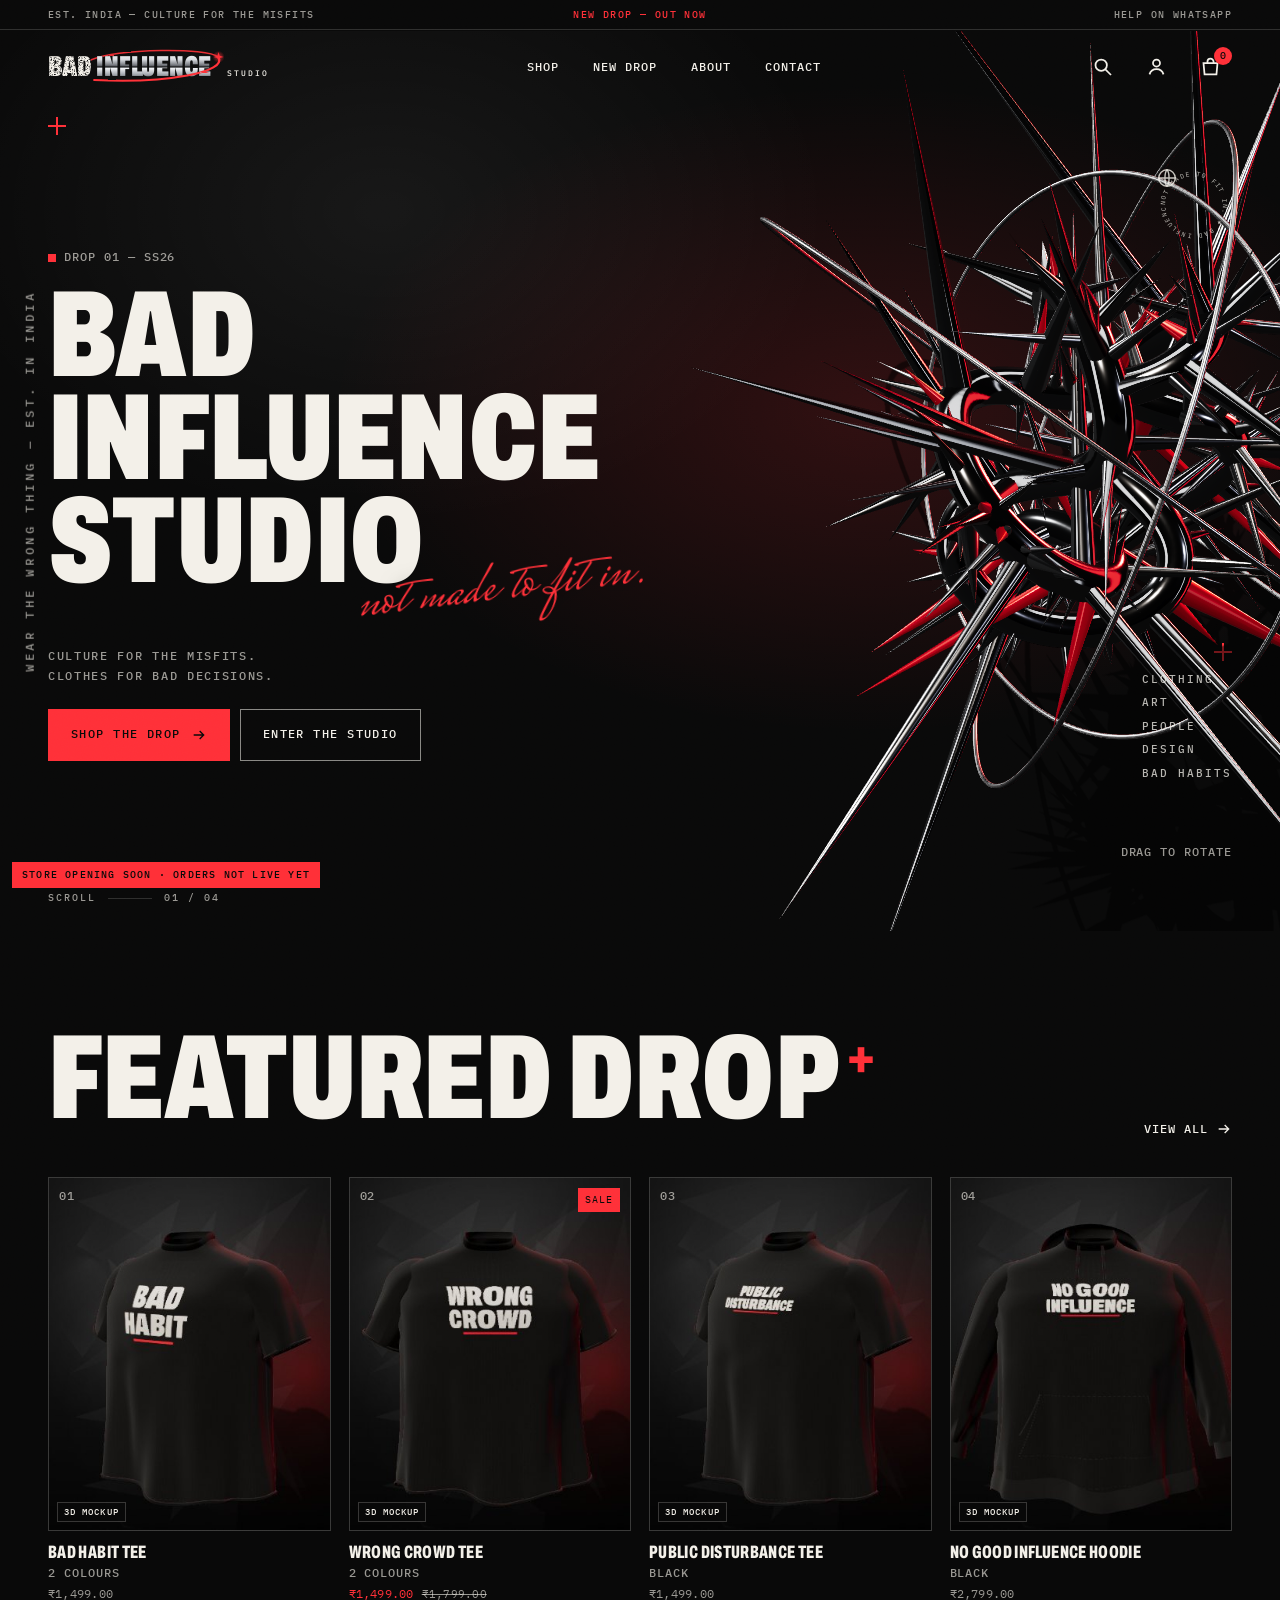
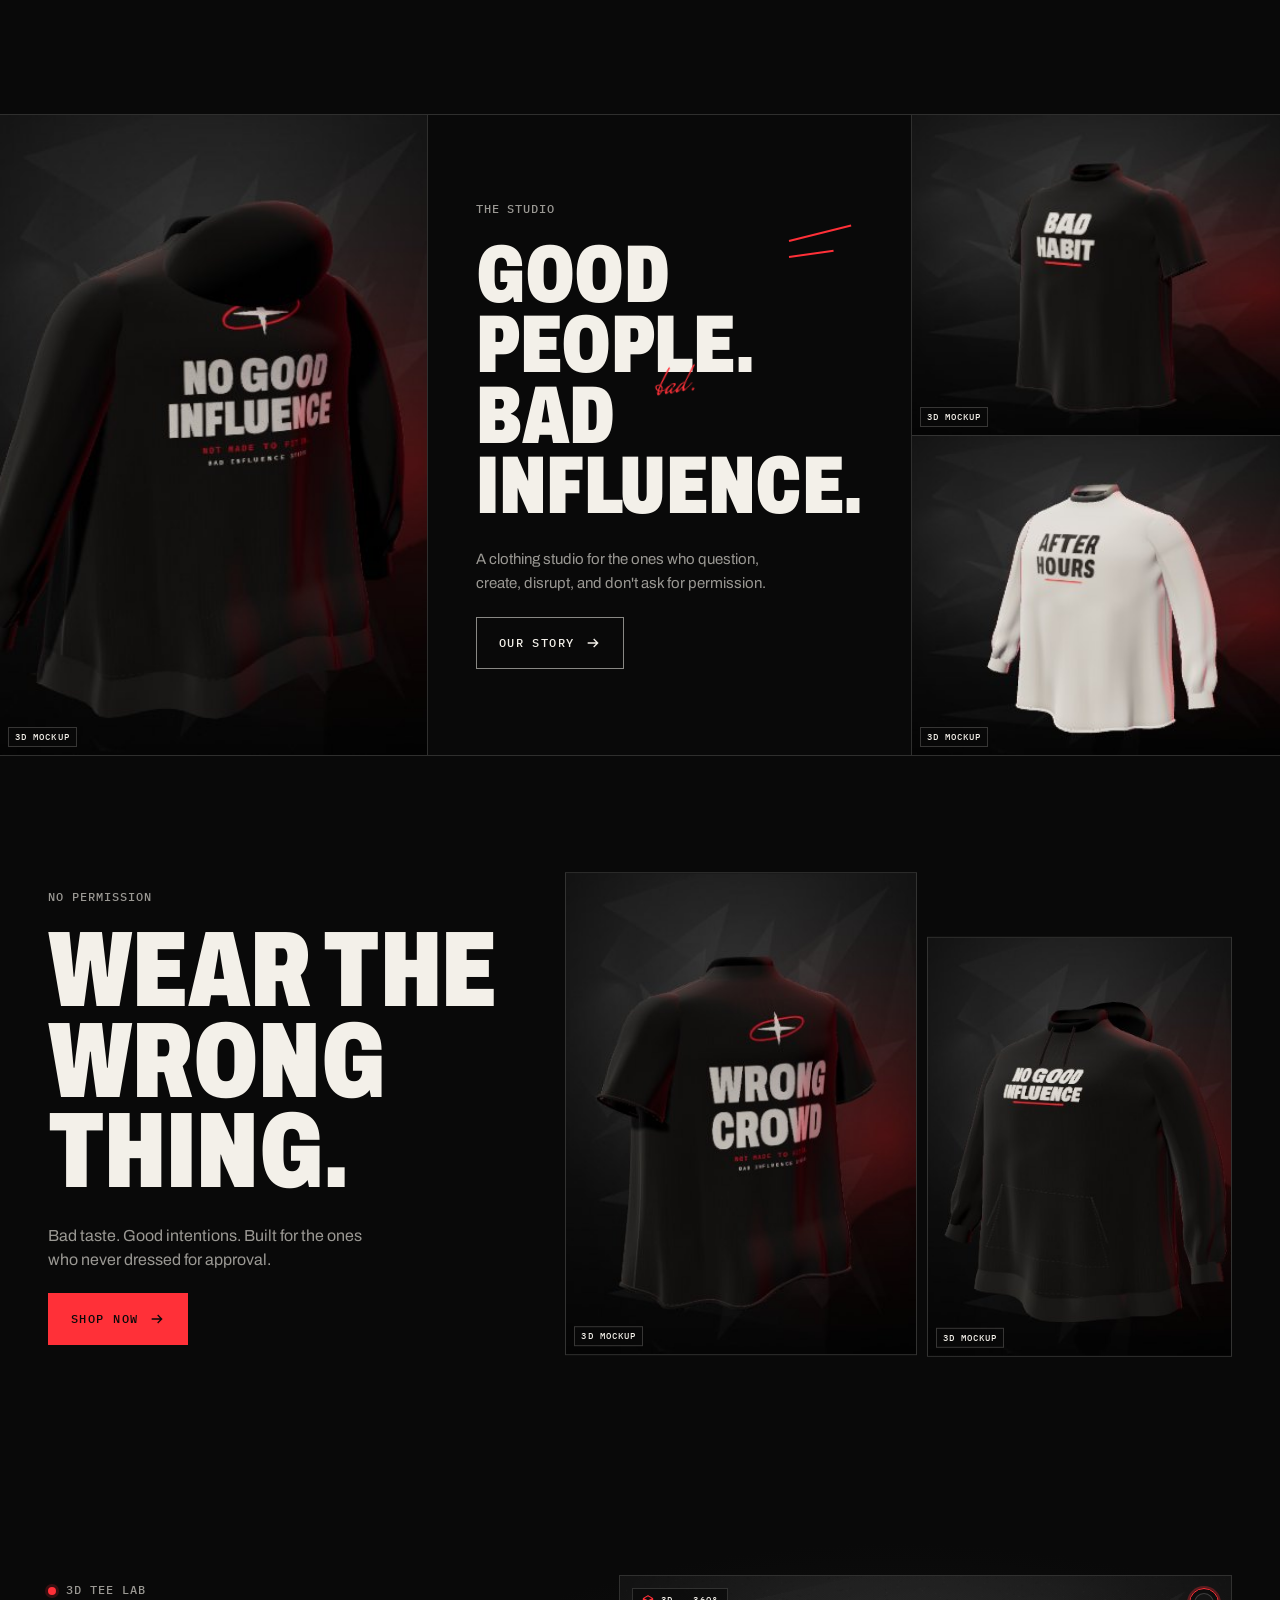
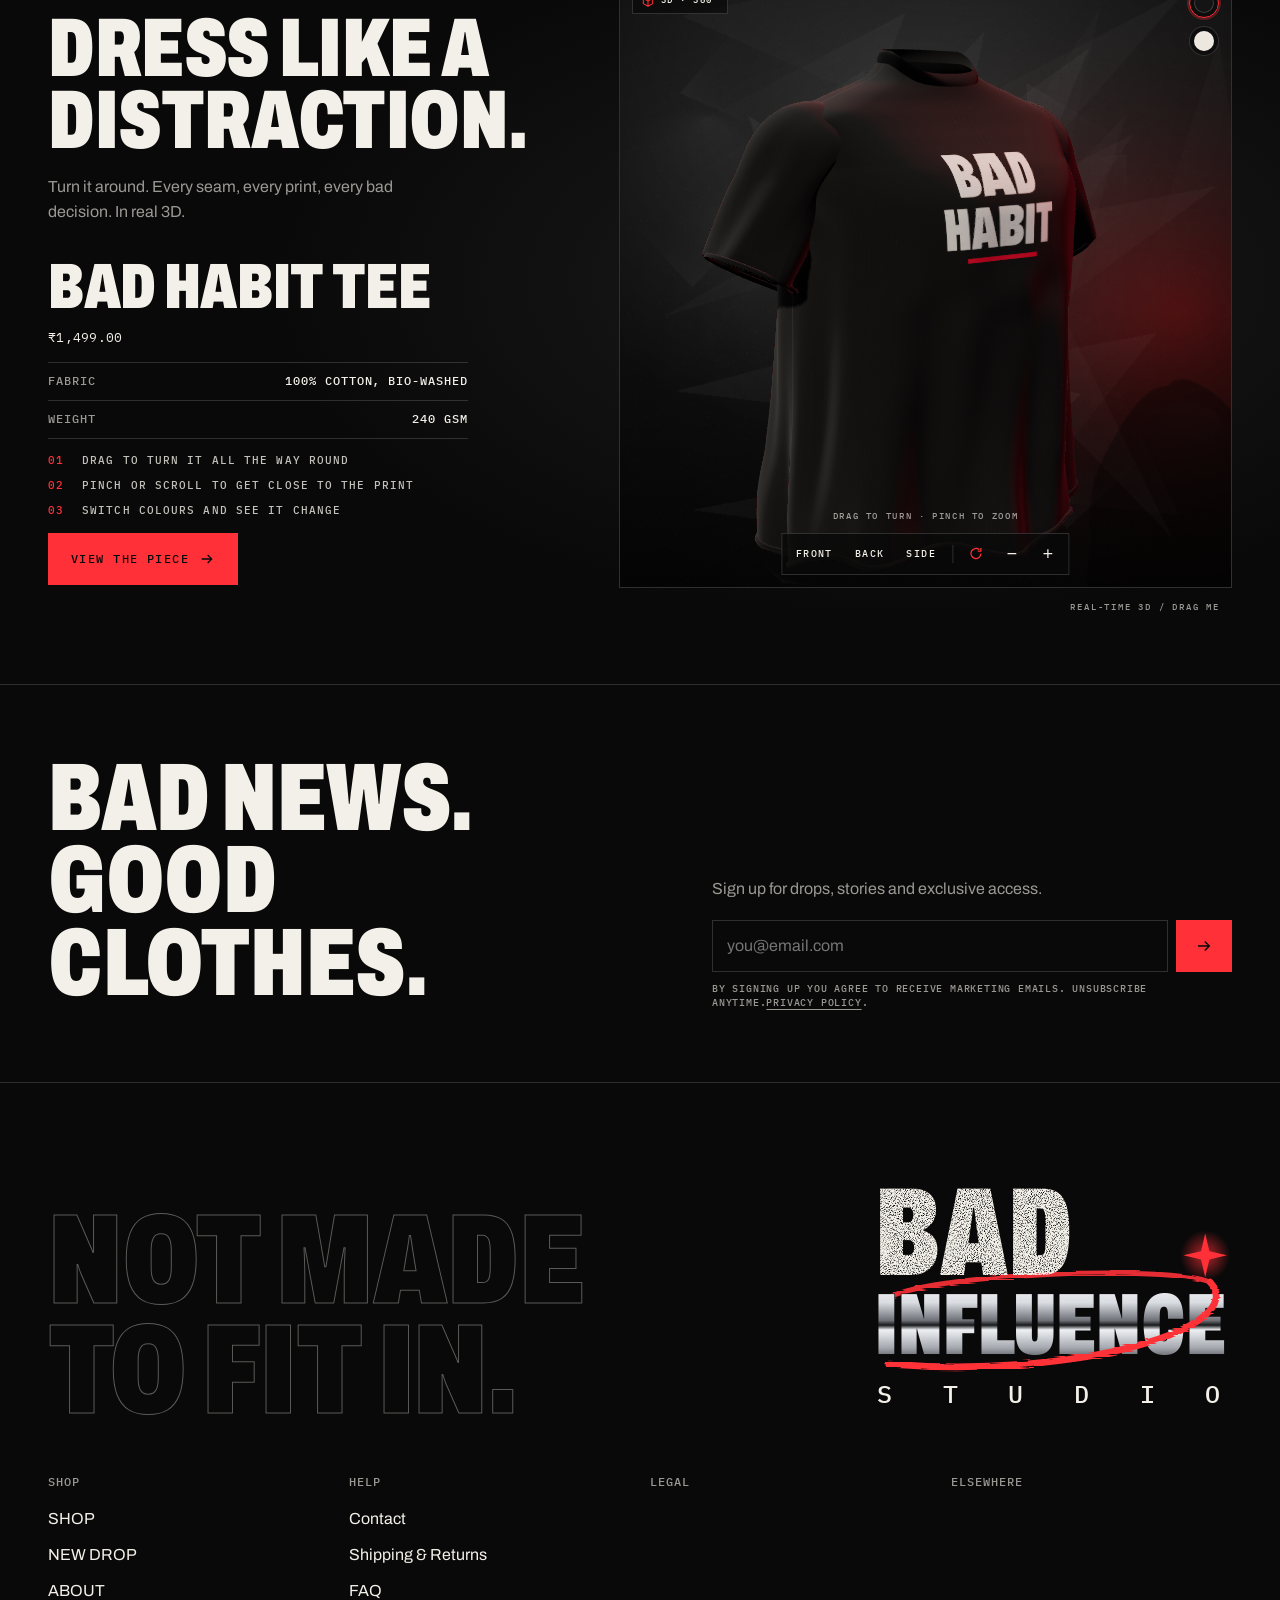
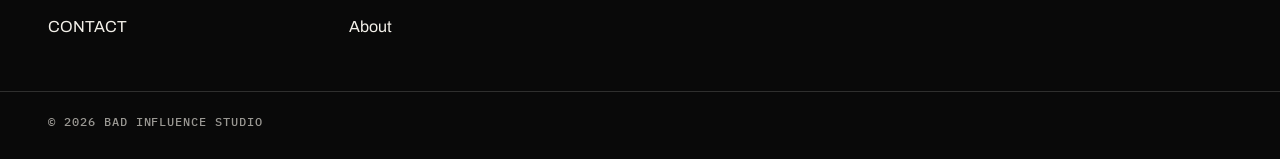
==== commit 86862361: "Show the homepage long sleeve at a 3/4 front angle The off-white long sleeve tile in The Studio sect" ====
--- a/index.html
+++ b/index.html
@@ -349,7 +349,7 @@
 
     <div class="story__stack">
       <figure class="story__img mock-host"><img class="mock3d " data-mock3d="{&quot;type&quot;:&quot;tee&quot;,&quot;title&quot;:&quot;BAD HABIT TEE&quot;,&quot;color&quot;:&quot;Black&quot;,&quot;print&quot;:&quot;BAD|HABIT&quot;,&quot;back&quot;:&quot;&quot;,&quot;view&quot;:&quot;front34&quot;,&quot;mannequin&quot;:&quot;none&quot;,&quot;seed&quot;:3,&quot;printFront&quot;:&quot;./assets/print-bad-habit-front-light.png&quot;,&quot;printBack&quot;:&quot;./assets/print-bad-habit-back-light.png&quot;,&quot;printFrontAlt&quot;:&quot;./assets/print-bad-habit-front-dark.png&quot;,&quot;printBackAlt&quot;:&quot;./assets/print-bad-habit-back-dark.png&quot;}" src="[data-uri]" alt="Placeholder: black tee — 3D mockup, front34 view" width="900" height="700" loading="lazy"><span class="mock-tag mono" aria-hidden="true">3D mockup</span></figure>
-      <figure class="story__img mock-host"><img class="mock3d " data-mock3d="{&quot;type&quot;:&quot;longsleeve&quot;,&quot;title&quot;:&quot;AFTER HOURS LONG SLEEVE&quot;,&quot;color&quot;:&quot;Off-White&quot;,&quot;print&quot;:&quot;AFTER|HOURS&quot;,&quot;back&quot;:&quot;&quot;,&quot;view&quot;:&quot;side&quot;,&quot;mannequin&quot;:&quot;none&quot;,&quot;seed&quot;:9,&quot;printFront&quot;:&quot;./assets/print-after-hours-front-light.png&quot;,&quot;printBack&quot;:&quot;./assets/print-after-hours-back-light.png&quot;,&quot;printFrontAlt&quot;:&quot;./assets/print-after-hours-front-dark.png&quot;,&quot;printBackAlt&quot;:&quot;./assets/print-after-hours-back-dark.png&quot;}" src="[data-uri]" alt="Placeholder: long sleeve, side view — 3D mockup, side view" width="900" height="700" loading="lazy"><span class="mock-tag mono" aria-hidden="true">3D mockup</span></figure>
+      <figure class="story__img mock-host"><img class="mock3d " data-mock3d="{&quot;type&quot;:&quot;longsleeve&quot;,&quot;title&quot;:&quot;AFTER HOURS LONG SLEEVE&quot;,&quot;color&quot;:&quot;Off-White&quot;,&quot;print&quot;:&quot;AFTER|HOURS&quot;,&quot;back&quot;:&quot;&quot;,&quot;view&quot;:&quot;front34&quot;,&quot;mannequin&quot;:&quot;none&quot;,&quot;seed&quot;:9,&quot;printFront&quot;:&quot;./assets/print-after-hours-front-light.png&quot;,&quot;printBack&quot;:&quot;./assets/print-after-hours-back-light.png&quot;,&quot;printFrontAlt&quot;:&quot;./assets/print-after-hours-front-dark.png&quot;,&quot;printBackAlt&quot;:&quot;./assets/print-after-hours-back-dark.png&quot;}" src="[data-uri]" alt="Placeholder: long sleeve — 3D mockup, front34 view" width="900" height="700" loading="lazy"><span class="mock-tag mono" aria-hidden="true">3D mockup</span></figure>
     </div>
   </div>
 </section>
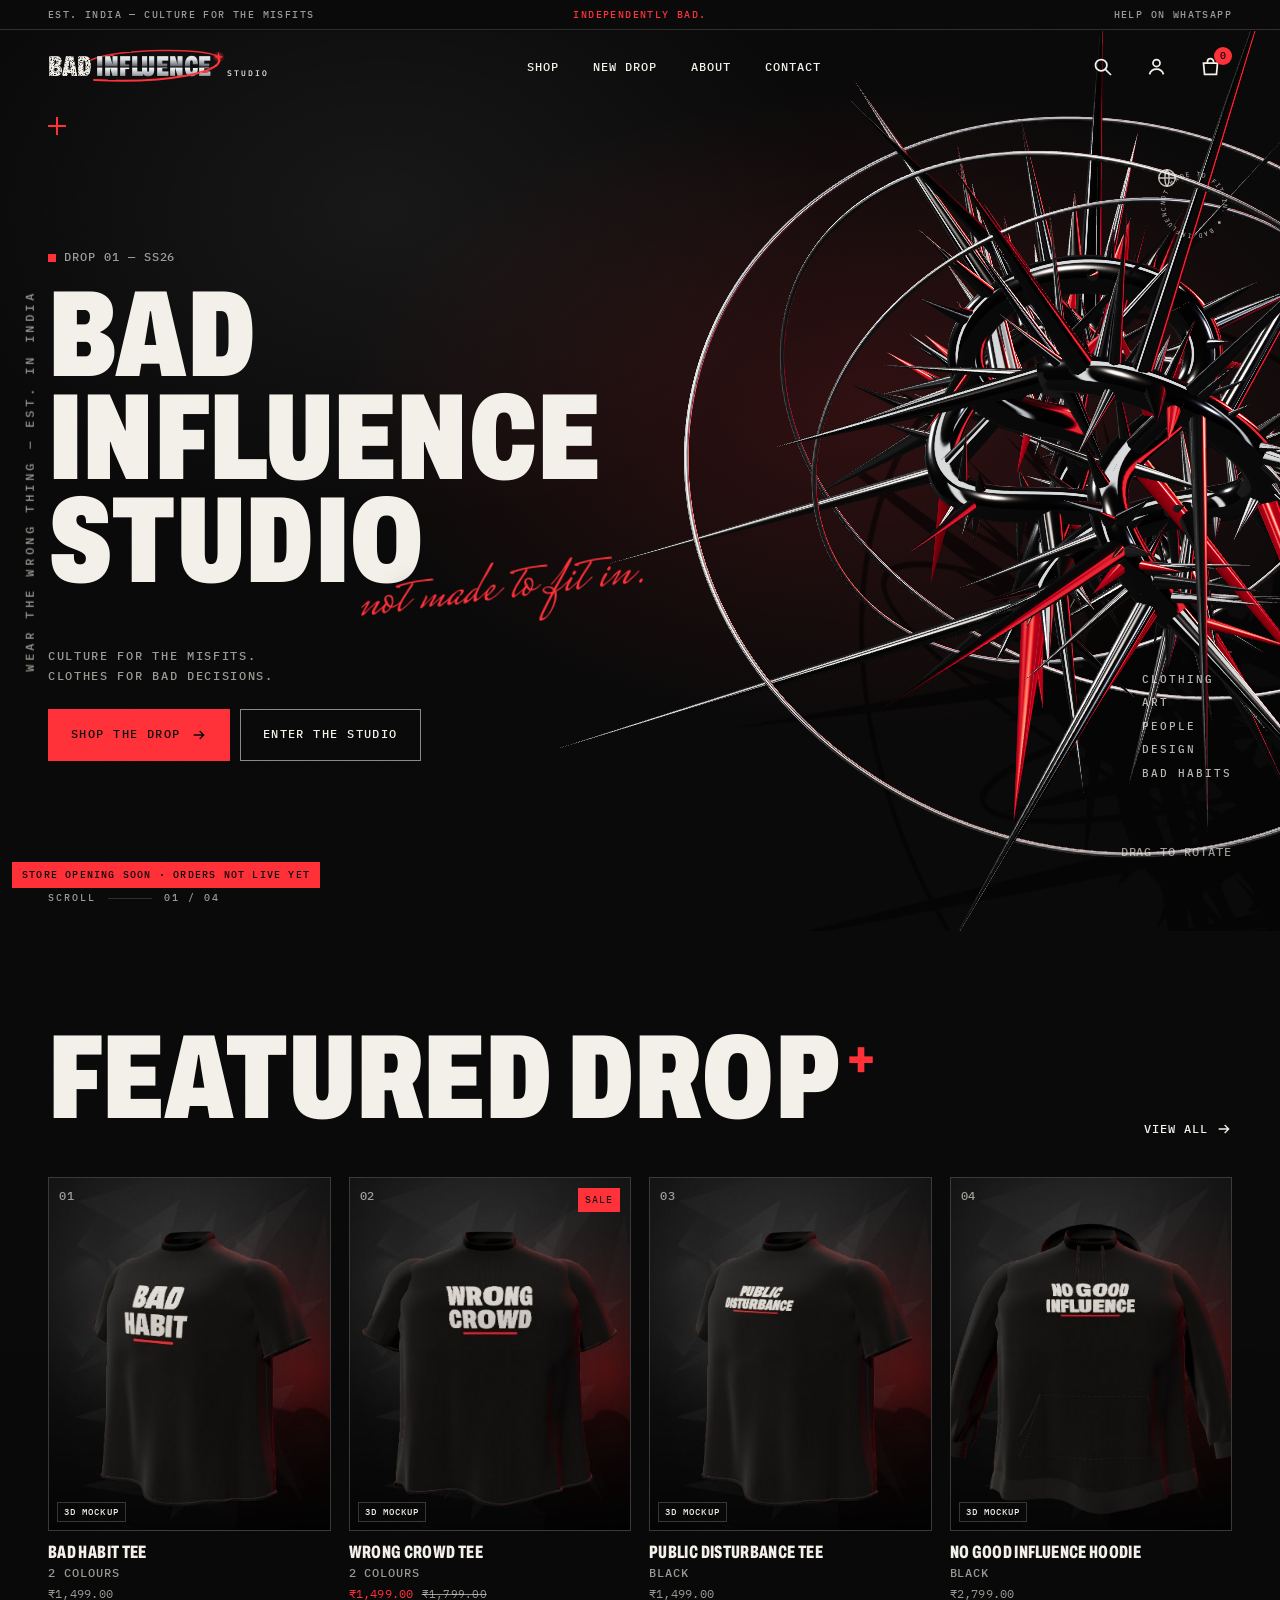
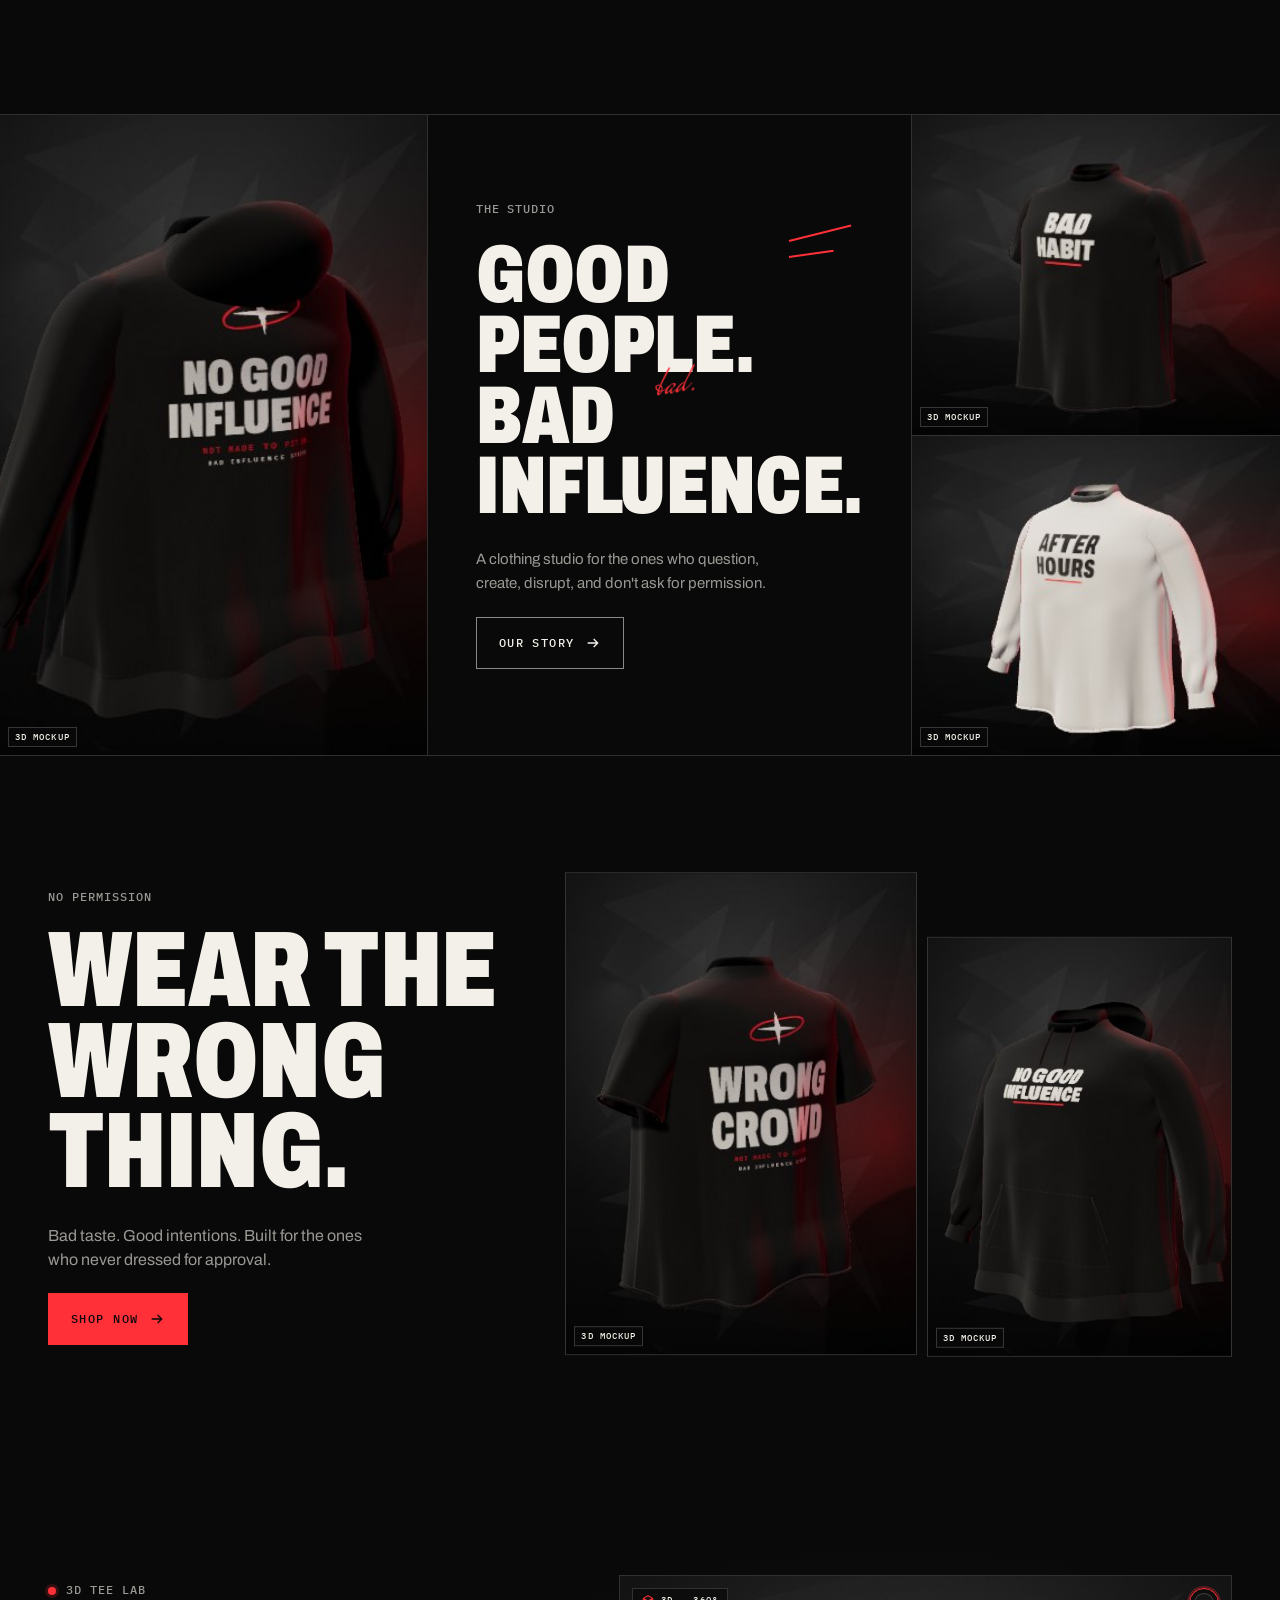
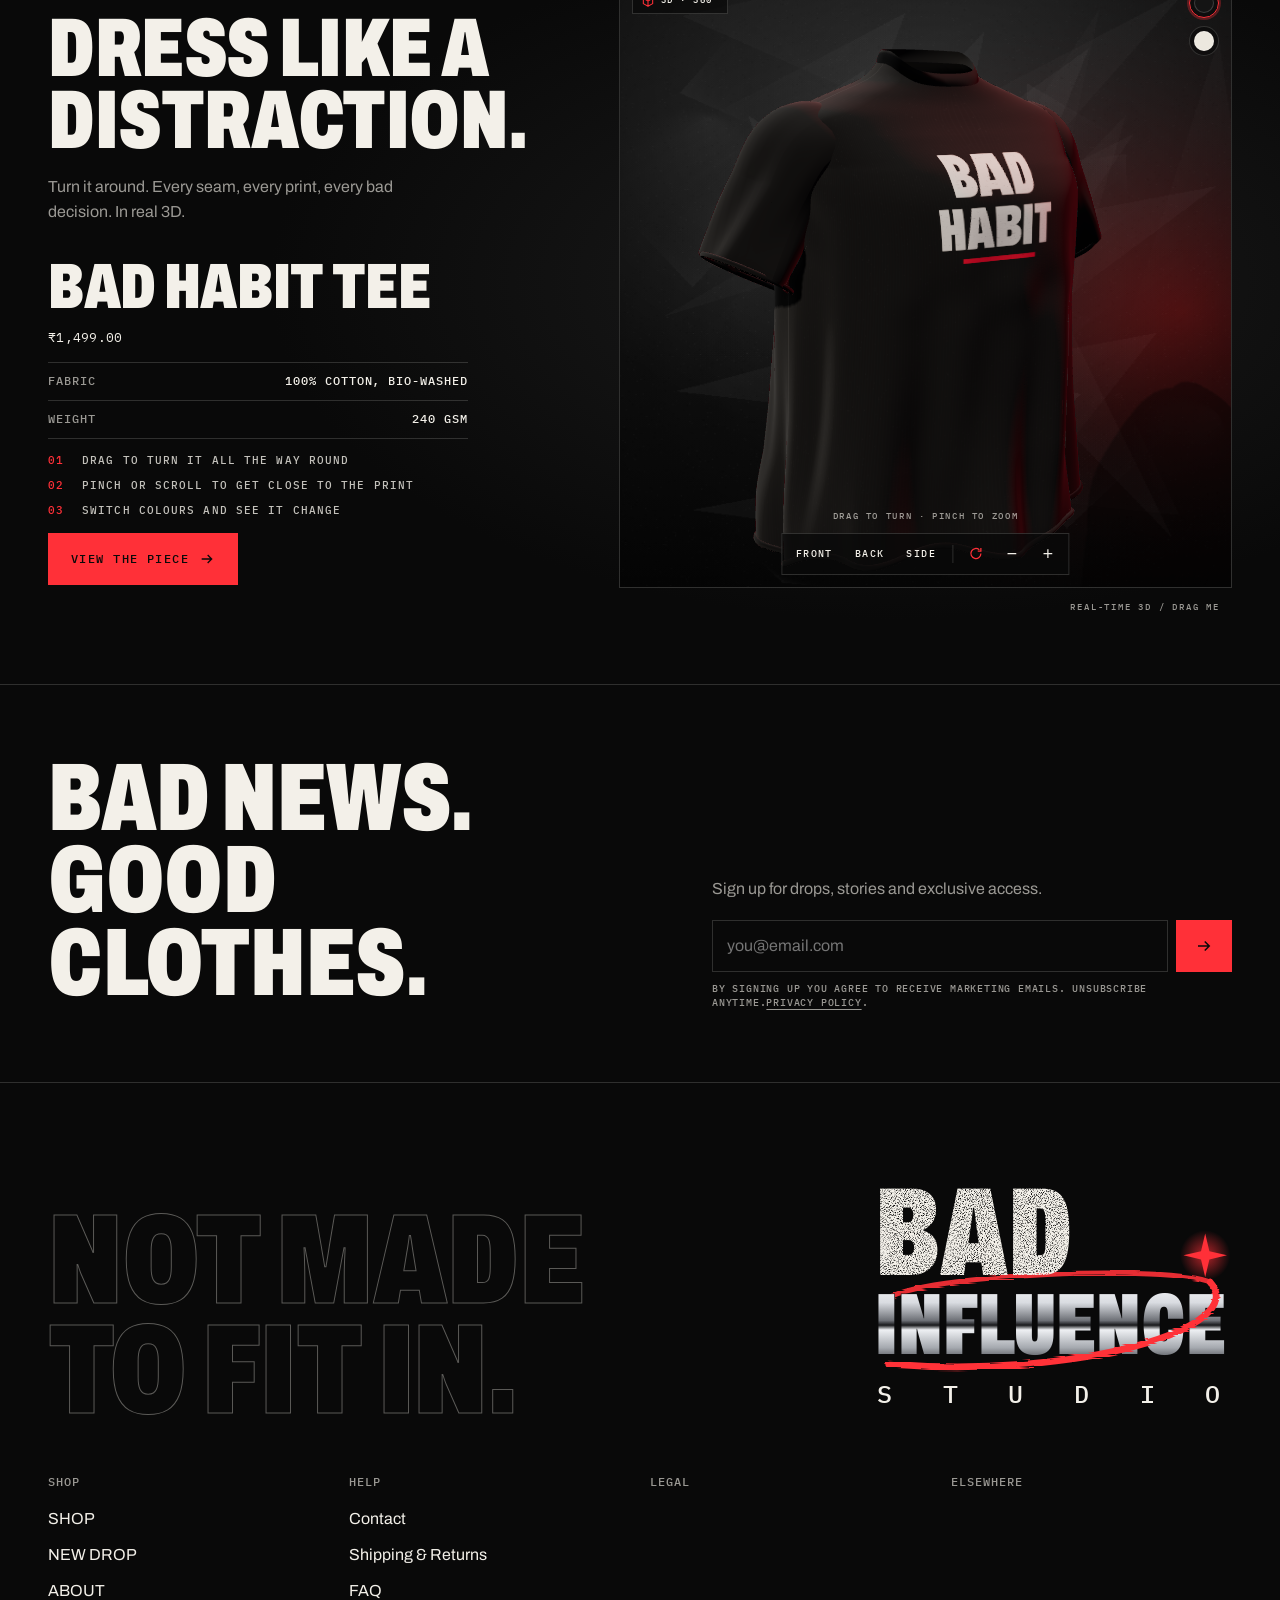
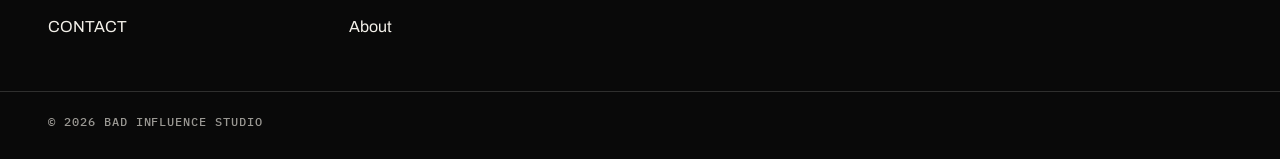
==== commit 303d7345: "Let Google index the site and show it for "Bad Influence Studio" (#3) Remove the noindex tag, fix ca" ====
--- a/index.html
+++ b/index.html
@@ -5,15 +5,15 @@
     <meta http-equiv="X-UA-Compatible" content="IE=edge">
     <meta name="viewport" content="width=device-width,initial-scale=1,viewport-fit=cover">
     <meta name="theme-color" content="#090909">
-    <link rel="canonical" href="/"><link rel="icon" type="image/svg+xml" href="./assets/favicon.svg"><link rel="preconnect" href="https://fonts.googleapis.com">
+    <link rel="canonical" href="https://www.badinfluencestudio.in/"><link rel="icon" type="image/svg+xml" href="./assets/favicon.svg"><link rel="preconnect" href="https://fonts.googleapis.com">
     <link rel="preconnect" href="https://fonts.gstatic.com" crossorigin>
-    <link rel="stylesheet" href="https://fonts.googleapis.com/css2?family=Archivo:wdth,wght@62..125,300..900&family=IBM+Plex+Mono:wght@400;500&family=Mrs+Saint+Delafield&display=swap"><title>BAD INFLUENCE STUDIO</title><meta name="description" content=""><meta property="og:site_name" content="BAD INFLUENCE STUDIO">
-<meta property="og:url" content="/">
-<meta property="og:title" content="BAD INFLUENCE STUDIO">
+    <link rel="stylesheet" href="https://fonts.googleapis.com/css2?family=Archivo:wdth,wght@62..125,300..900&family=IBM+Plex+Mono:wght@400;500&family=Mrs+Saint+Delafield&display=swap"><title>Bad Influence Studio | Chatpata Graphic Tees &amp; Streetwear India</title><meta name="description" content="Bad Influence Studio is a quirky Indian streetwear brand making chatpata oversized graphic tees, long sleeves and hoodies for Gen Z. Screen printed front and back."><meta property="og:site_name" content="Bad Influence Studio">
+<meta property="og:url" content="https://www.badinfluencestudio.in/">
+<meta property="og:title" content="Bad Influence Studio | Chatpata Graphic Tees &amp; Streetwear India">
 <meta property="og:type" content="website">
-<meta property="og:description" content="BAD INFLUENCE STUDIO"><meta name="twitter:card" content="summary_large_image">
-<meta name="twitter:title" content="BAD INFLUENCE STUDIO">
-<meta name="twitter:description" content="BAD INFLUENCE STUDIO">
+<meta property="og:description" content="Bad Influence Studio is a quirky Indian streetwear brand making chatpata oversized graphic tees, long sleeves and hoodies for Gen Z. Screen printed front and back."><meta property="og:image" content="https://www.badinfluencestudio.in/assets/print-wrong-crowd-front-dark.png"><meta property="og:locale" content="en_IN"><meta name="twitter:card" content="summary_large_image">
+<meta name="twitter:title" content="Bad Influence Studio | Chatpata Graphic Tees &amp; Streetwear India">
+<meta name="twitter:description" content="Bad Influence Studio is a quirky Indian streetwear brand making chatpata oversized graphic tees, long sleeves and hoodies for Gen Z. Screen printed front and back."><meta name="twitter:image" content="https://www.badinfluencestudio.in/assets/print-wrong-crowd-front-dark.png">
 
 
     <link rel="stylesheet" href="./assets/theme.css">
@@ -68,7 +68,8 @@
     <script type="module" src="./assets/bis-mockups.js"></script>
 
     
-  <meta name="robots" content="noindex"><script src="assets/preview-shim.js"></script></head>
+  <script type="application/ld+json">{"@context": "https://schema.org", "@graph": [{"@type": "Organization", "@id": "https://www.badinfluencestudio.in/#organization", "name": "Bad Influence Studio", "alternateName": ["BAD INFLUENCE STUDIO", "Bad Influence", "BIS"], "url": "https://www.badinfluencestudio.in/", "logo": "https://www.badinfluencestudio.in/assets/favicon.svg", "description": "Quirky Indian streetwear brand making chatpata oversized graphic tees and hoodies for Gen Z."}, {"@type": "WebSite", "@id": "https://www.badinfluencestudio.in/#website", "name": "Bad Influence Studio", "alternateName": "BAD INFLUENCE STUDIO", "url": "https://www.badinfluencestudio.in/", "publisher": {"@id": "https://www.badinfluencestudio.in/#organization"}, "inLanguage": "en-IN"}]}</script>
+  <meta name="robots" content="index, follow, max-image-preview:large"><script src="assets/preview-shim.js"></script></head>
 
   <body class="template-index scheme-ink">
     <a class="skip-link" href="#MainContent">Skip to content</a>
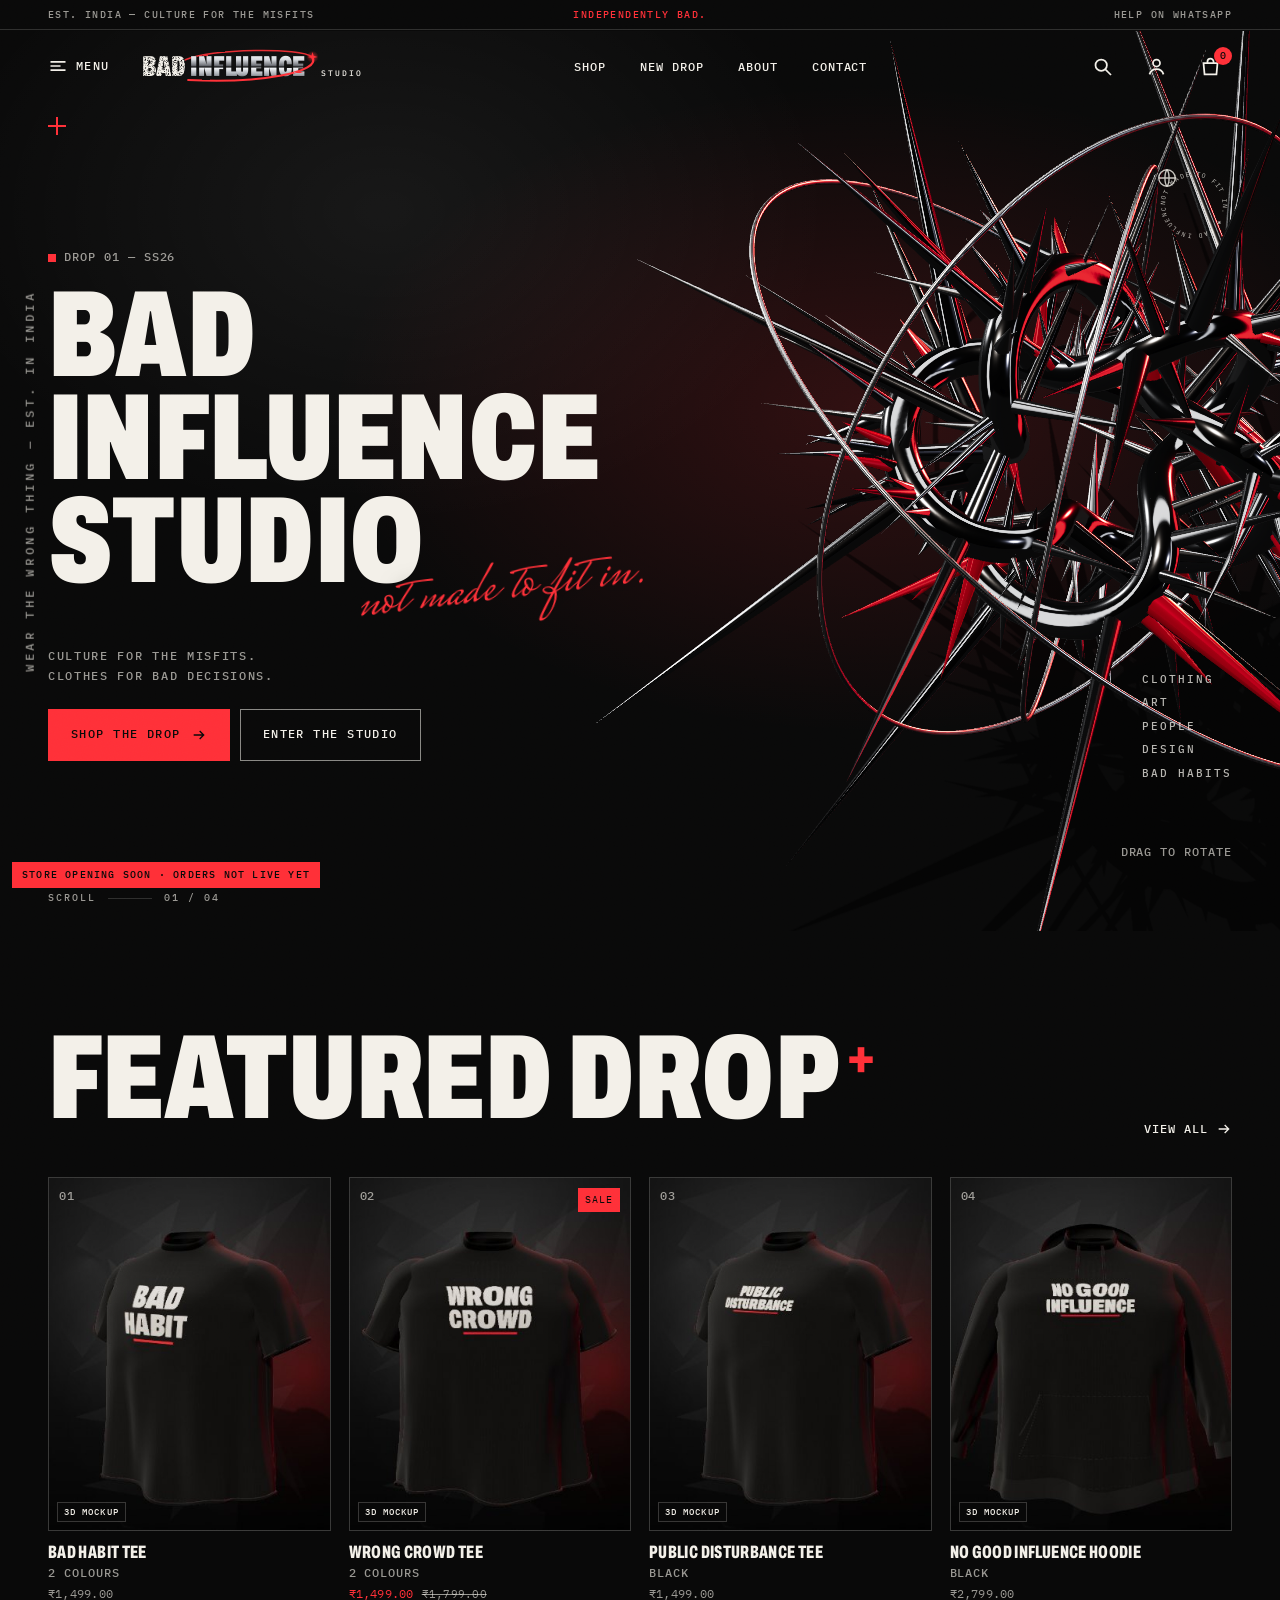
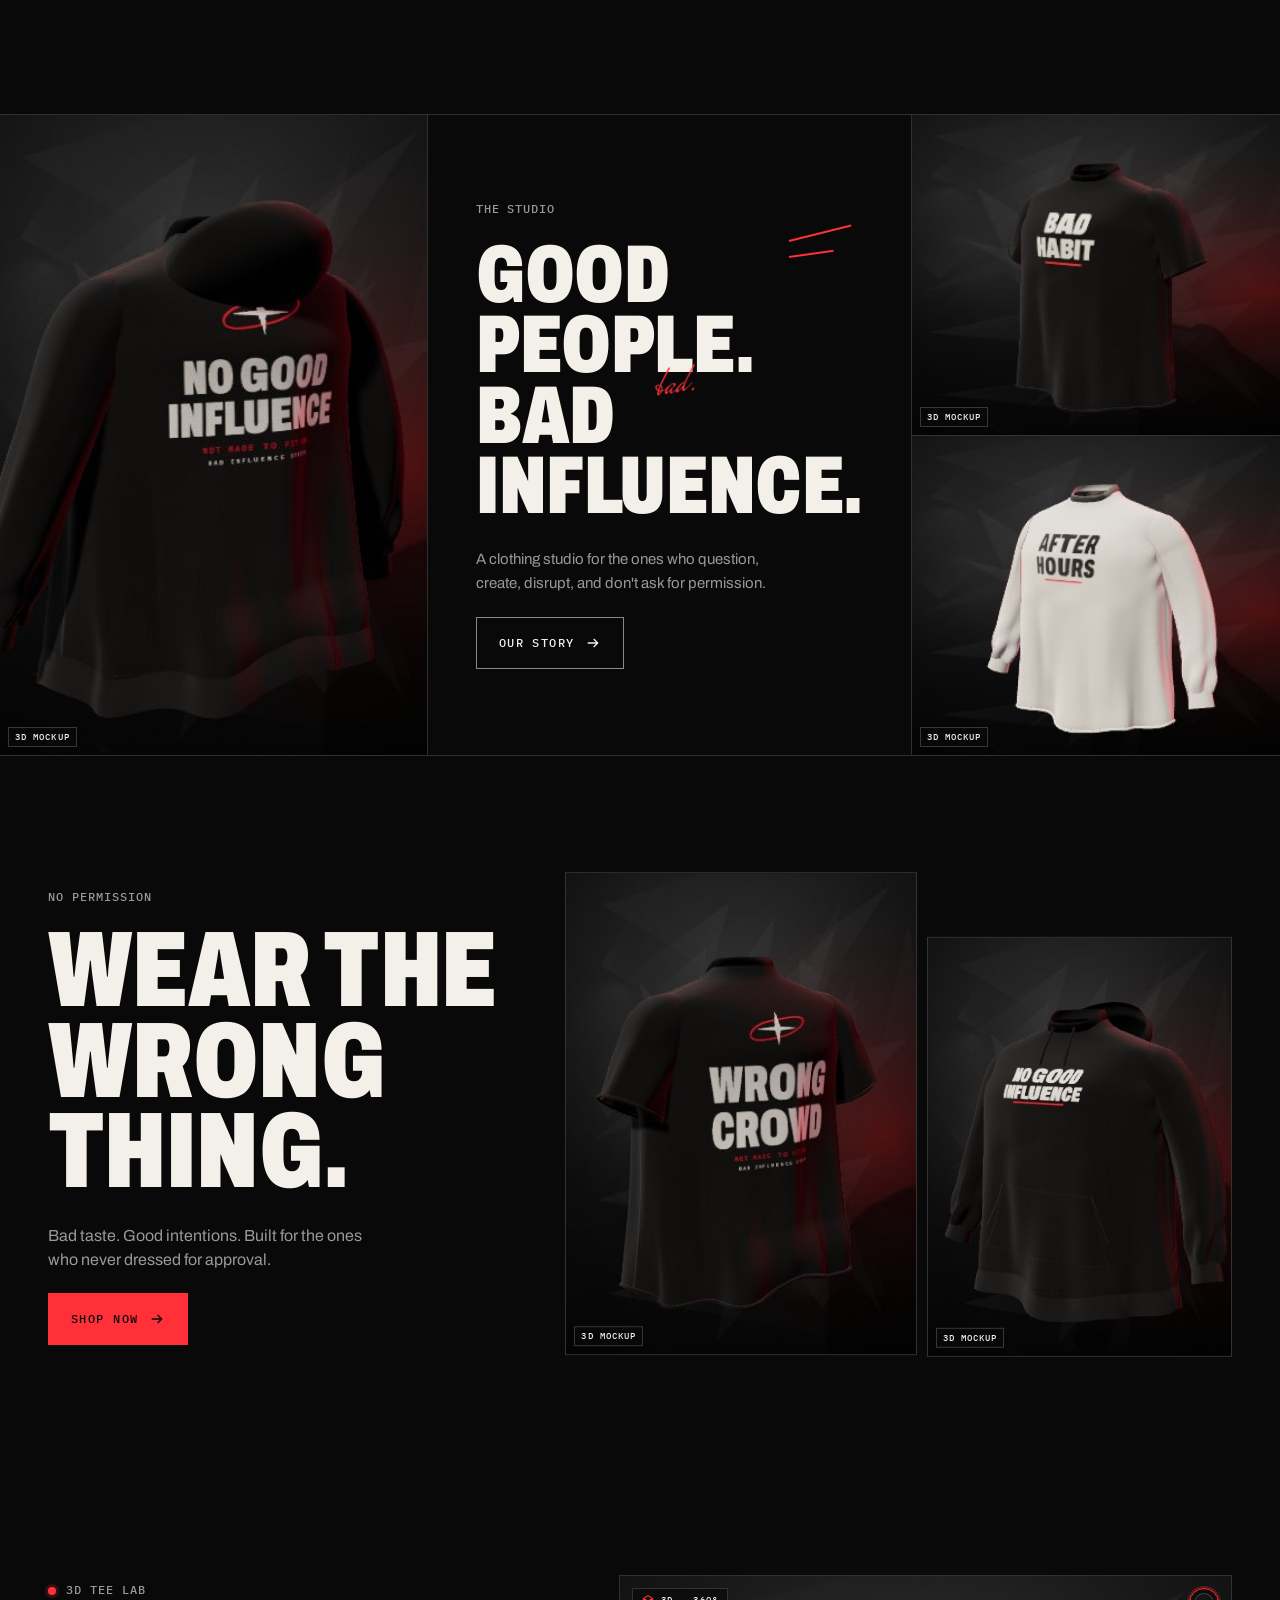
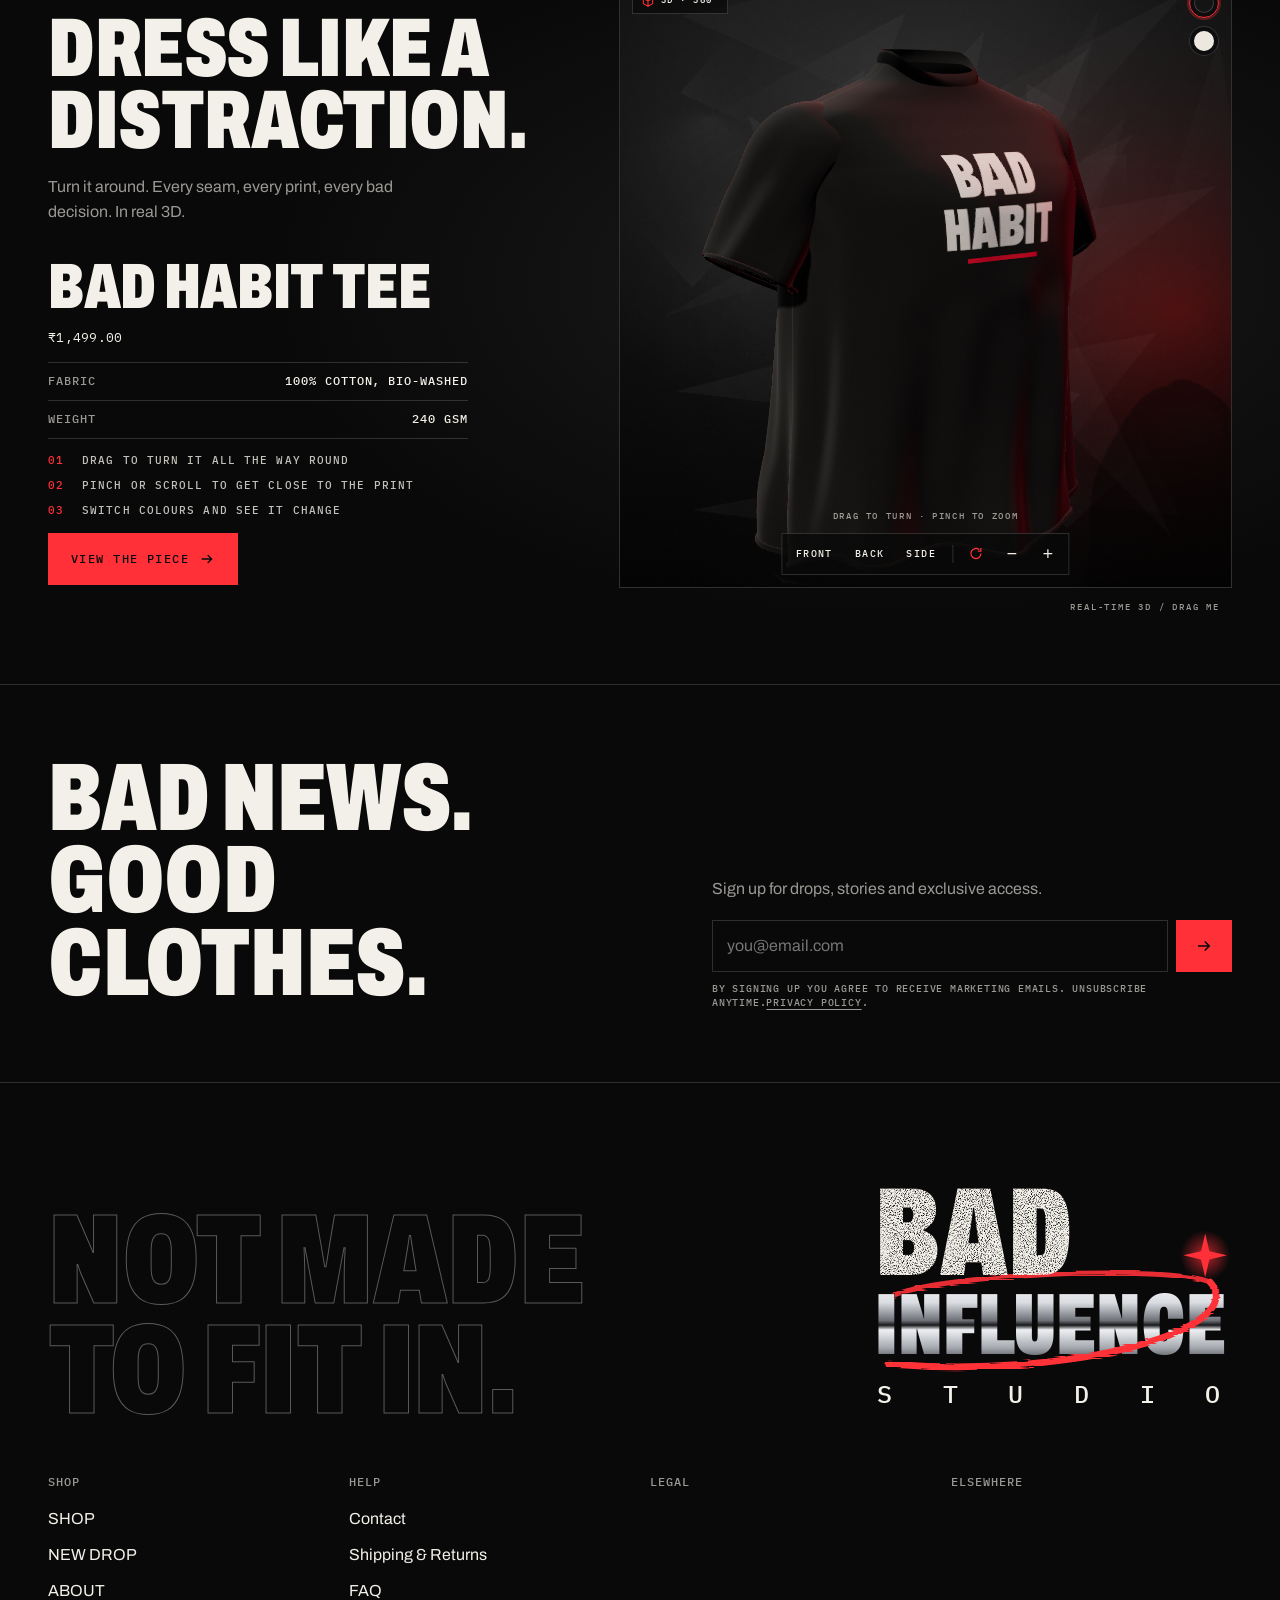
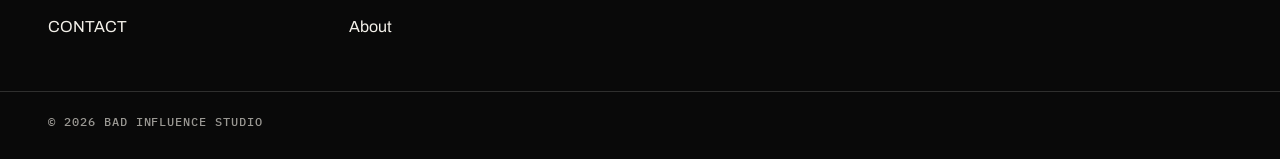
==== commit 1c66ec2e: "Replace menu with 3D thorn chain menu Co-Authored-By: Claude Opus 5.5 <noreply@anthropic.com>" ====
--- a/index.html
+++ b/index.html
@@ -132,7 +132,7 @@
   </div>
 </header>
 
-<dialog class="menu-drawer scheme-ink" id="MenuDrawer" aria-label="Menu" data-menu-drawer>
+<dialog class="menu-drawer menu-drawer--spine scheme-ink" id="MenuDrawer" aria-label="Menu" data-menu-drawer>
   <div class="menu-drawer__top">
     <svg class="logo logo--svg logo--horizontal" viewBox="0 0 610 96" role="img" aria-label="BAD INFLUENCE STUDIO">
       <title>BAD INFLUENCE STUDIO</title>
@@ -164,19 +164,14 @@
     <button type="button" class="icon-btn" data-dialog-close aria-label="Close menu"><svg class="icon" viewBox="0 0 24 24" aria-hidden="true" focusable="false"><path d="m5 5 14 14M19 5 5 19" stroke="currentColor" stroke-width="2"/></svg></button>
   </div>
   <nav aria-label="Mobile">
-    <ol class="menu-drawer__list" role="list"><li>
-          <a href="/collections/all" class="menu-drawer__link">
-            <span class="menu-drawer__num mono">01</span>SHOP
-          </a></li><li>
-          <a href="/collections/new-drop" class="menu-drawer__link">
-            <span class="menu-drawer__num mono">02</span>NEW DROP
-          </a></li><li>
-          <a href="/pages/about" class="menu-drawer__link">
-            <span class="menu-drawer__num mono">03</span>ABOUT
-          </a></li><li>
-          <a href="/pages/contact" class="menu-drawer__link">
-            <span class="menu-drawer__num mono">04</span>CONTACT
-          </a></li></ol>
+    <div class="spine" data-spine>
+      <a href="/collections/all" class="spine__link" data-spine-at="1"><span class="spine__num">01</span>Shop all</a>
+      <a href="/collections/new-drop" class="spine__link" data-spine-at="3"><span class="spine__num">02</span>New drop</a>
+      <a href="/products/bad-habit-tee" class="spine__link" data-spine-at="5"><span class="spine__num">03</span>Tees</a>
+      <a href="/products/after-hours-long-sleeve" class="spine__link" data-spine-at="7"><span class="spine__num">04</span>Long<br>sleeves</a>
+      <a href="/products/no-good-influence-hoodie" class="spine__link" data-spine-at="9"><span class="spine__num">05</span>Hoodies</a>
+      <a href="/pages/about" class="spine__link" data-spine-at="11"><span class="spine__num">06</span>About</a>
+    </div>
   </nav>
   <div class="menu-drawer__foot mono"><a href="/account">Log in</a><span class="menu-drawer__tag">Not made to fit in.</span>
   </div>
@@ -509,5 +504,6 @@
 
     <div class="toast" role="status" aria-live="polite" hidden></div>
   <script src="./assets/view-counter.js" defer></script>
+<script src="./assets/spine-menu.js" defer></script>
 </body>
 </html>
--- a/assets/theme.css
+++ b/assets/theme.css
@@ -1444,3 +1444,51 @@
 @keyframes vc-pulse { 0% { box-shadow: 0 0 0 0 rgba(var(--acid-rgb), .7); } 70% { box-shadow: 0 0 0 8px rgba(var(--acid-rgb), 0); } 100% { box-shadow: 0 0 0 0 rgba(var(--acid-rgb), 0); } }
 @keyframes vc-bump { 0% { transform: translateY(0); } 30% { transform: translateY(-6px) rotate(-1.5deg); color: var(--acid); } 100% { transform: none; } }
 @media (prefers-reduced-motion: reduce) { .viewcount__live i, .viewcount.is-bump .viewcount__num { animation: none; } }
+
+/* ---------- Thorn menu (3D chrome thorn sculpture + stacked links) ---------- */
+.menu-drawer--spine {
+  overflow: hidden;
+  background:
+    radial-gradient(45% 50% at 50% 50%, rgba(120, 10, 18, .45), transparent 72%),
+    radial-gradient(95% 75% at 50% 50%, #140405 0%, #070303 55%, #020202 100%);
+}
+.menu-drawer--spine::after { /* film grain */
+  content: ''; position: absolute; inset: 0; pointer-events: none; opacity: .12; mix-blend-mode: overlay;
+  background-image: url("data:image/svg+xml,%3Csvg xmlns='http://www.w3.org/2000/svg' width='160' height='160'%3E%3Cfilter id='n'%3E%3CfeTurbulence type='fractalNoise' baseFrequency='.9' numOctaves='2'/%3E%3C/filter%3E%3Crect width='100%25' height='100%25' filter='url(%23n)'/%3E%3C/svg%3E");
+}
+.menu-drawer--spine .menu-drawer__top, .menu-drawer--spine .menu-drawer__foot { position: relative; z-index: 2; }
+.menu-drawer--spine nav { flex: 1; position: relative; display: flex; min-height: 0; margin: 0 calc(-1 * var(--gutter)); }
+.spine { position: relative; flex: 1; }
+.spine__canvas { position: absolute; inset: 0; width: 100%; height: 100%; display: block; }
+.spine__list { position: absolute; inset: 0; z-index: 1; pointer-events: none; }
+.spine__link {
+  position: absolute; left: 50%; top: 50%; transform: translate(-50%, -50%); pointer-events: auto; width: max-content;
+  display: flex; flex-direction: column; text-decoration: none; color: var(--paper);
+  font-family: var(--font-display); font-stretch: 62%; font-variation-settings: 'wdth' 62; font-weight: 850;
+  text-transform: uppercase; font-size: clamp(24px, 7.4vw, 48px); line-height: .9; letter-spacing: .01em;
+  text-shadow: 0 2px 0 #000, 0 0 16px rgba(0, 0, 0, 1), 0 0 34px rgba(0, 0, 0, .9);
+  transition: color .2s, letter-spacing .35s var(--ease-out);
+}
+/* left-side labels hang off the link's left edge, right-side ones off its right edge */
+.spine__link--l { transform: translate(-100%, -50%); align-items: flex-end; text-align: right; }
+.spine__link--r { transform: translate(0, -50%); align-items: flex-start; text-align: left; }
+.spine__link::after { /* chrome underline that slices in on hover */
+  content: ''; position: absolute; left: 0; bottom: -5px; height: 2px; width: 100%;
+  background: linear-gradient(90deg, var(--acid), #fff 50%, var(--acid)); transform: scaleX(0); transition: transform .35s var(--ease-out);
+}
+.spine__link:hover, .spine__link:focus-visible, .spine__link[aria-current] { color: var(--acid); letter-spacing: .05em; }
+.spine__link:hover::after, .spine__link:focus-visible::after { transform: scaleX(1); }
+.spine__num { font-family: var(--font-mono, 'IBM Plex Mono', monospace); font-size: 11px; font-weight: 500; letter-spacing: .2em; color: var(--acid); margin-bottom: 4px; text-shadow: 0 0 8px #000; }
+.menu-drawer--spine[open] .spine__canvas { animation: thornIn 1.2s var(--ease-out) both; }
+.menu-drawer--spine[open] .spine__link { animation: spineLink .7s var(--ease-out) both; animation-delay: calc(var(--n) * 90ms + 600ms); }
+@keyframes thornIn { from { opacity: 0; filter: blur(10px); } to { opacity: 1; filter: none; } }
+@keyframes spineLink { from { opacity: 0; filter: blur(8px); } to { opacity: 1; filter: none; } }
+@media (min-width: 750px) { .spine__link { font-size: clamp(36px, 3.6vw, 58px); } }
+@media (prefers-reduced-motion: reduce) {
+  .menu-drawer--spine[open] .spine__canvas, .menu-drawer--spine[open] .spine__link { animation: none; }
+}
+@media (min-width: 990px) {
+  .header__inner:has(.header__menu-btn) { grid-template-columns: auto auto 1fr auto; }
+  .header__menu-btn { display: inline-flex; }
+  .header__menu-btn::after { content: 'MENU'; font-size: 12px; letter-spacing: .12em; }
+}
